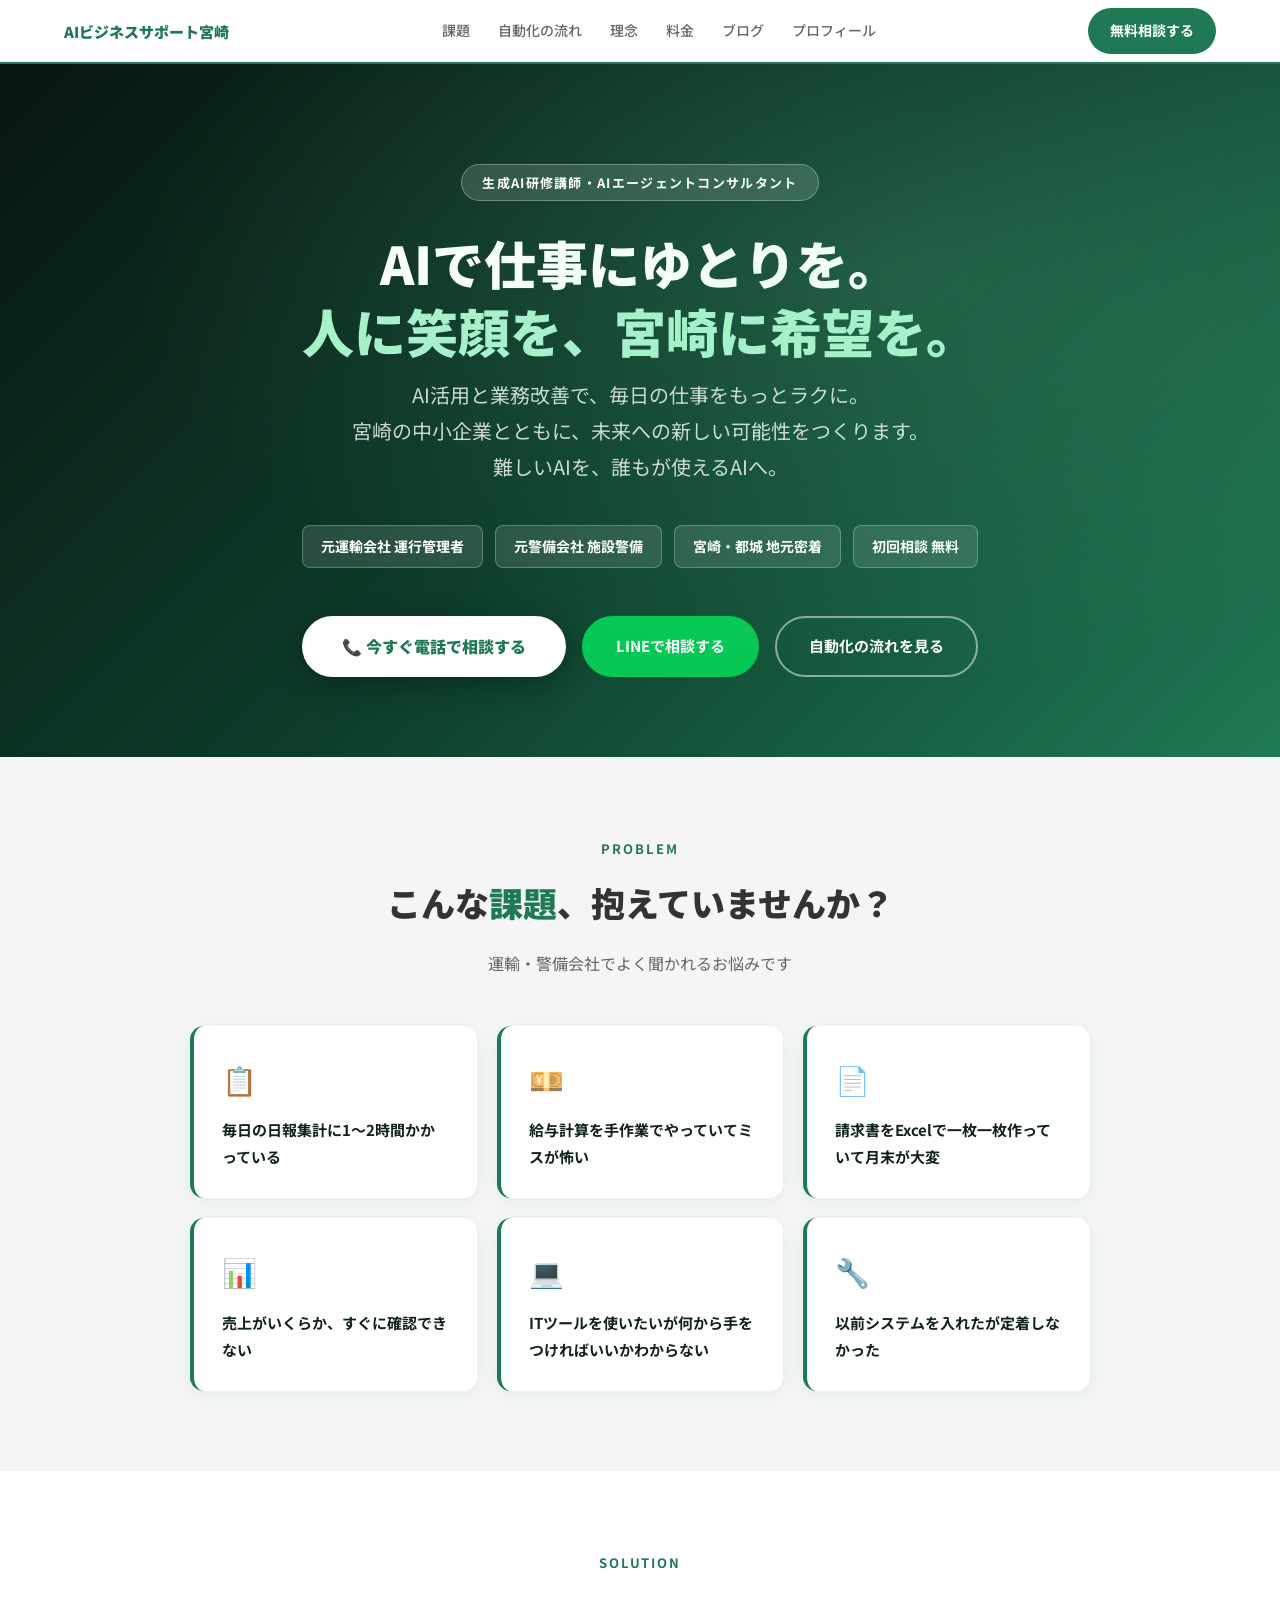
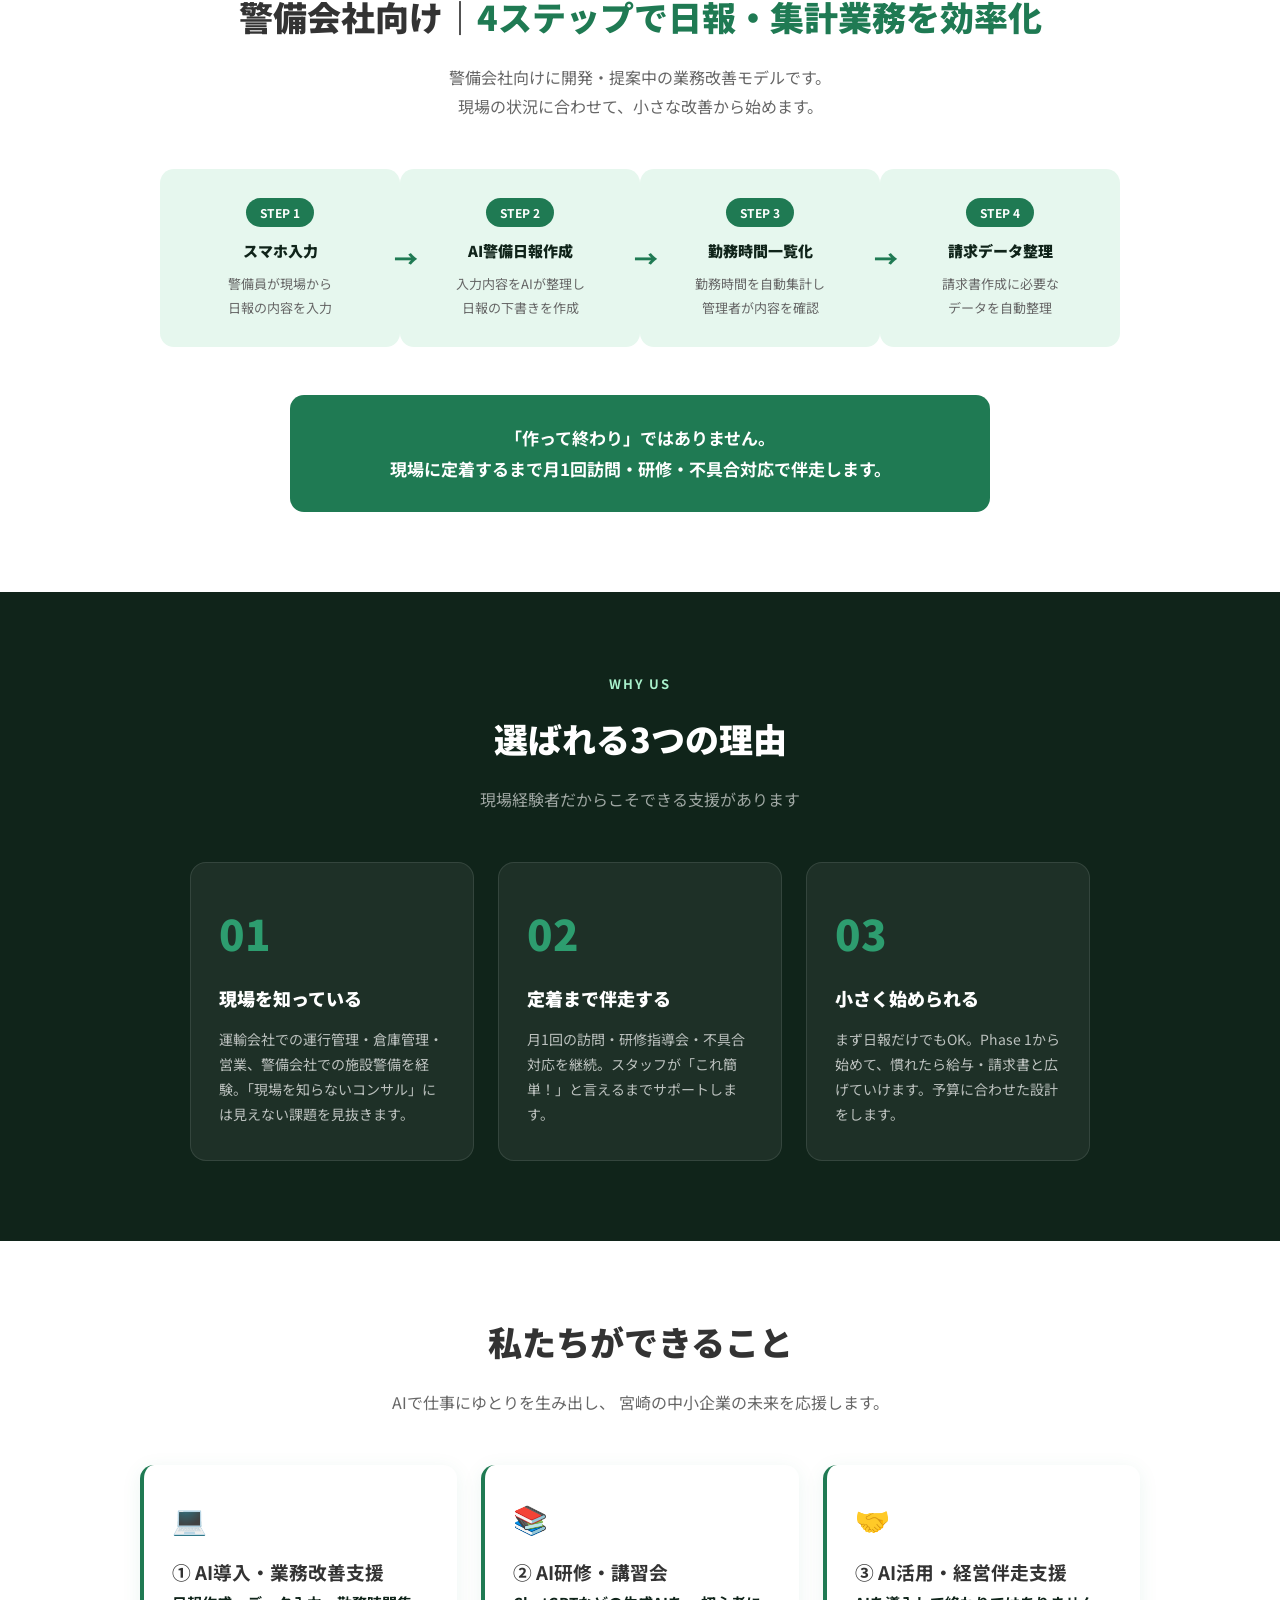
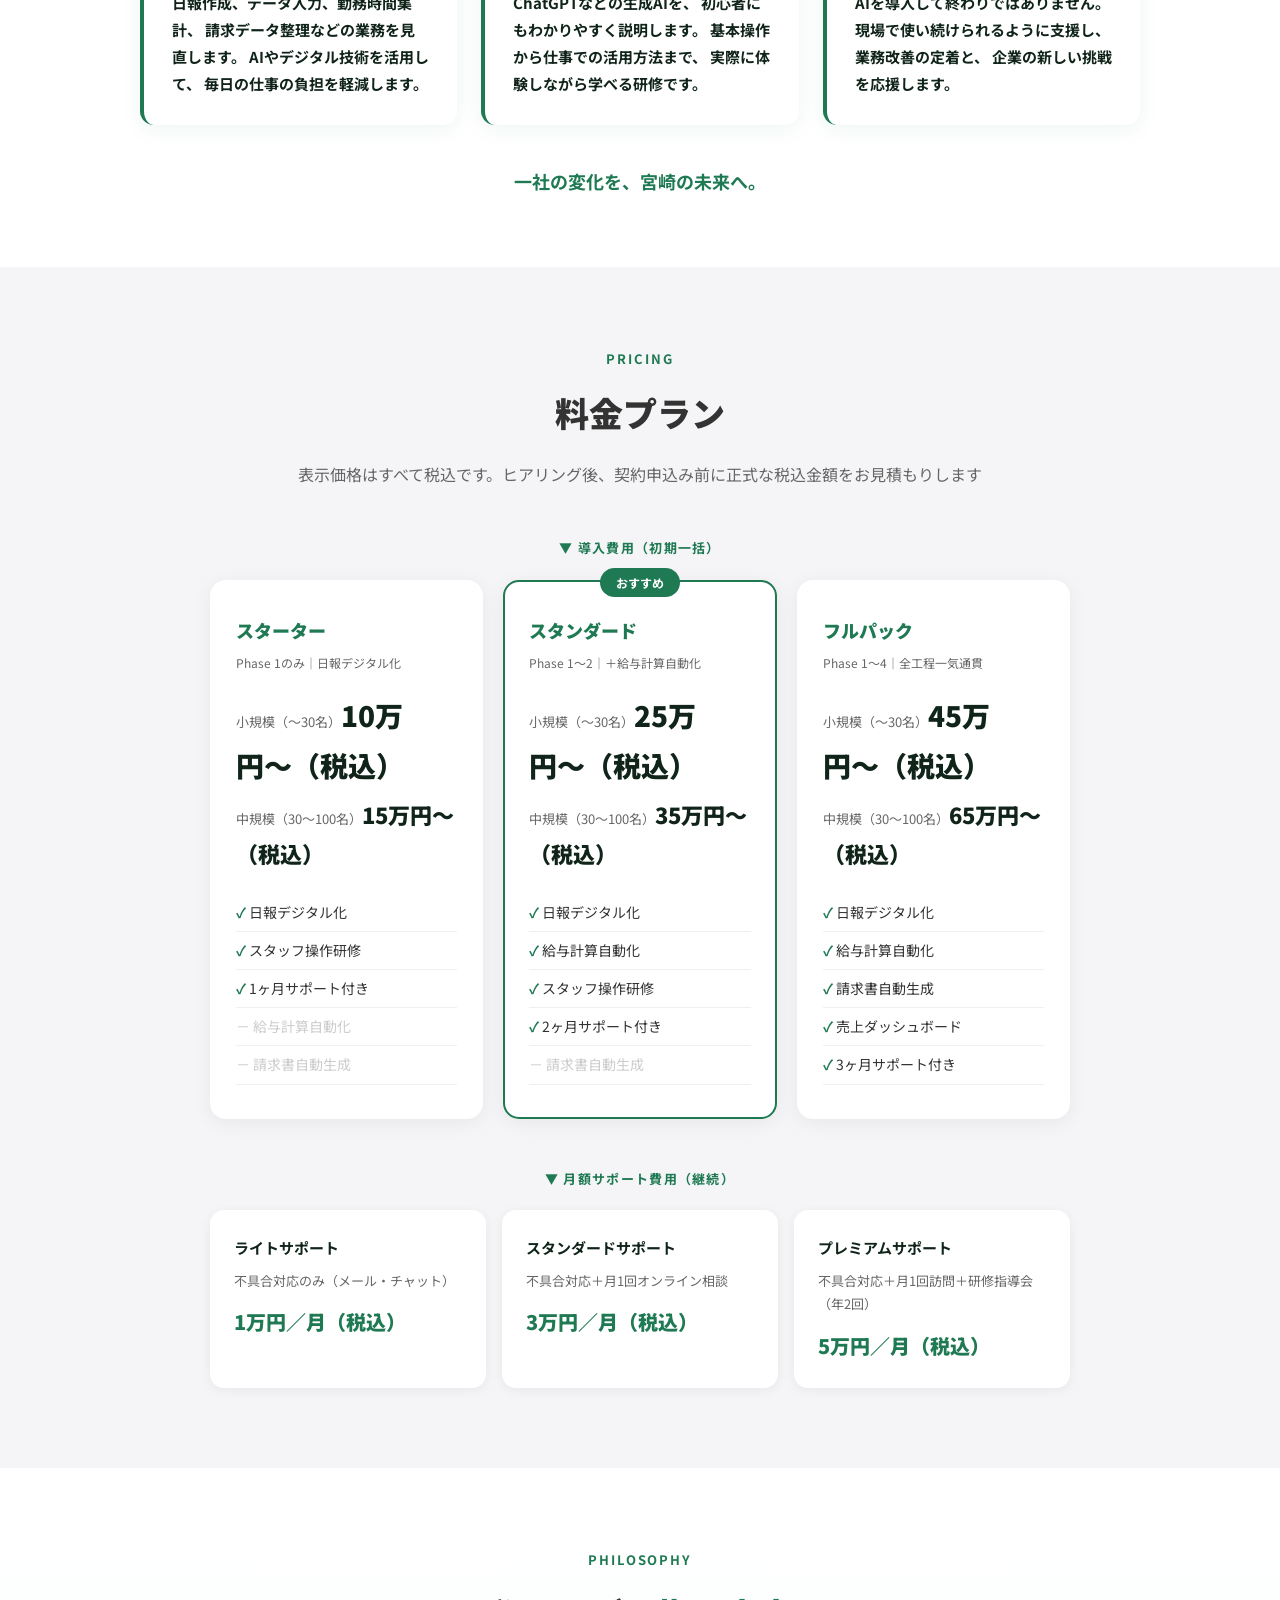
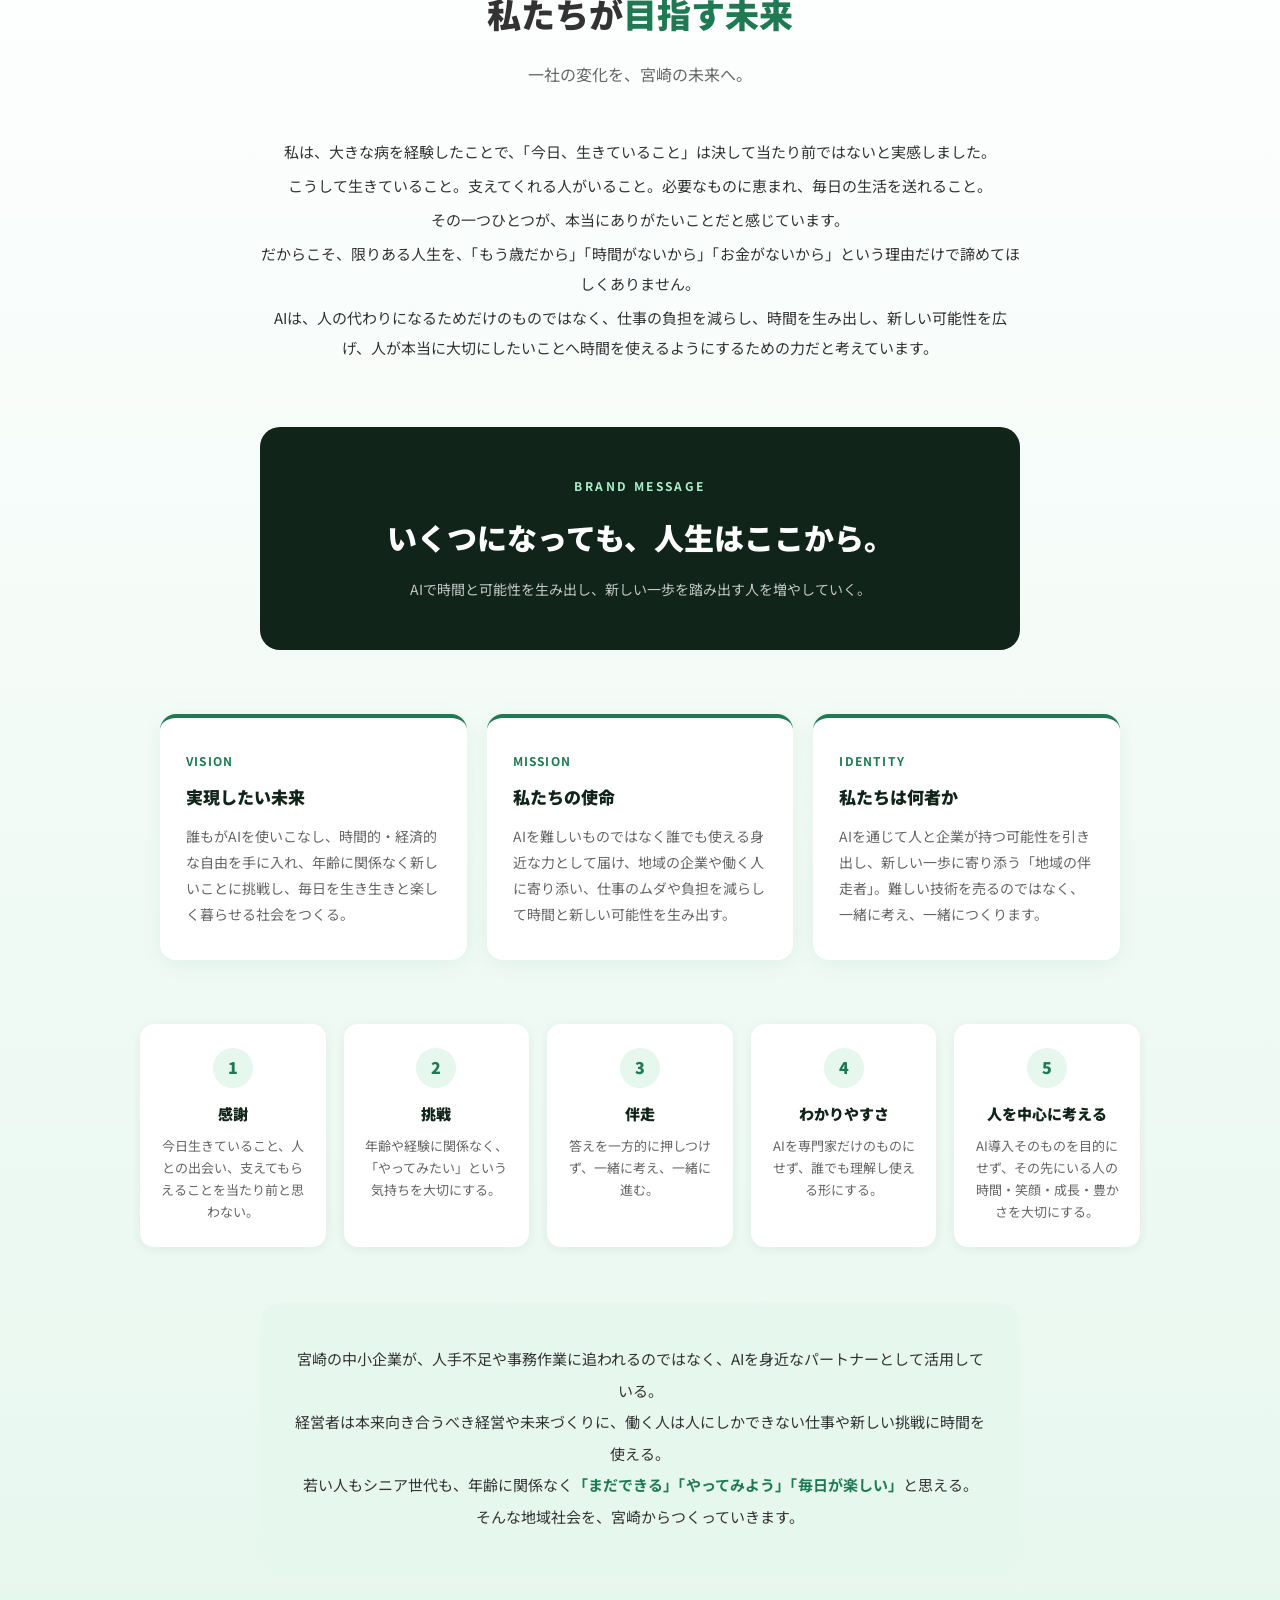
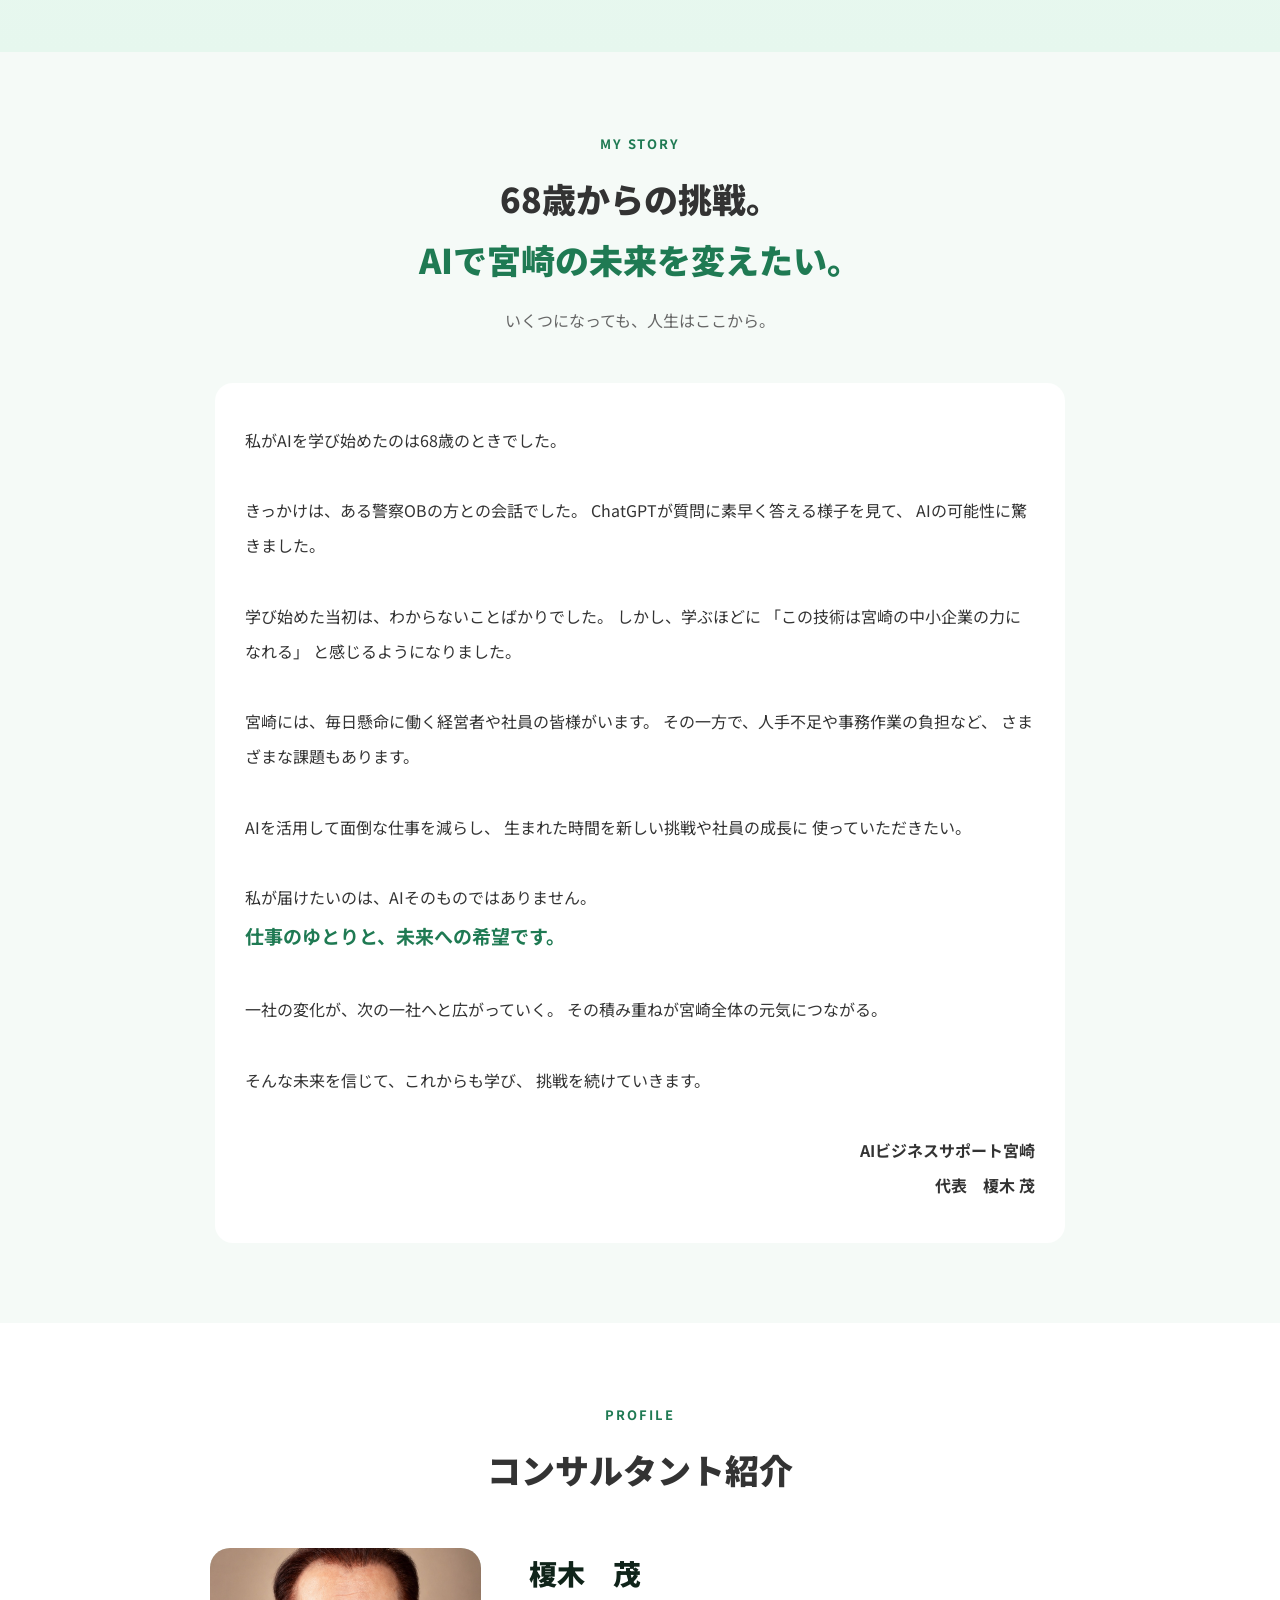
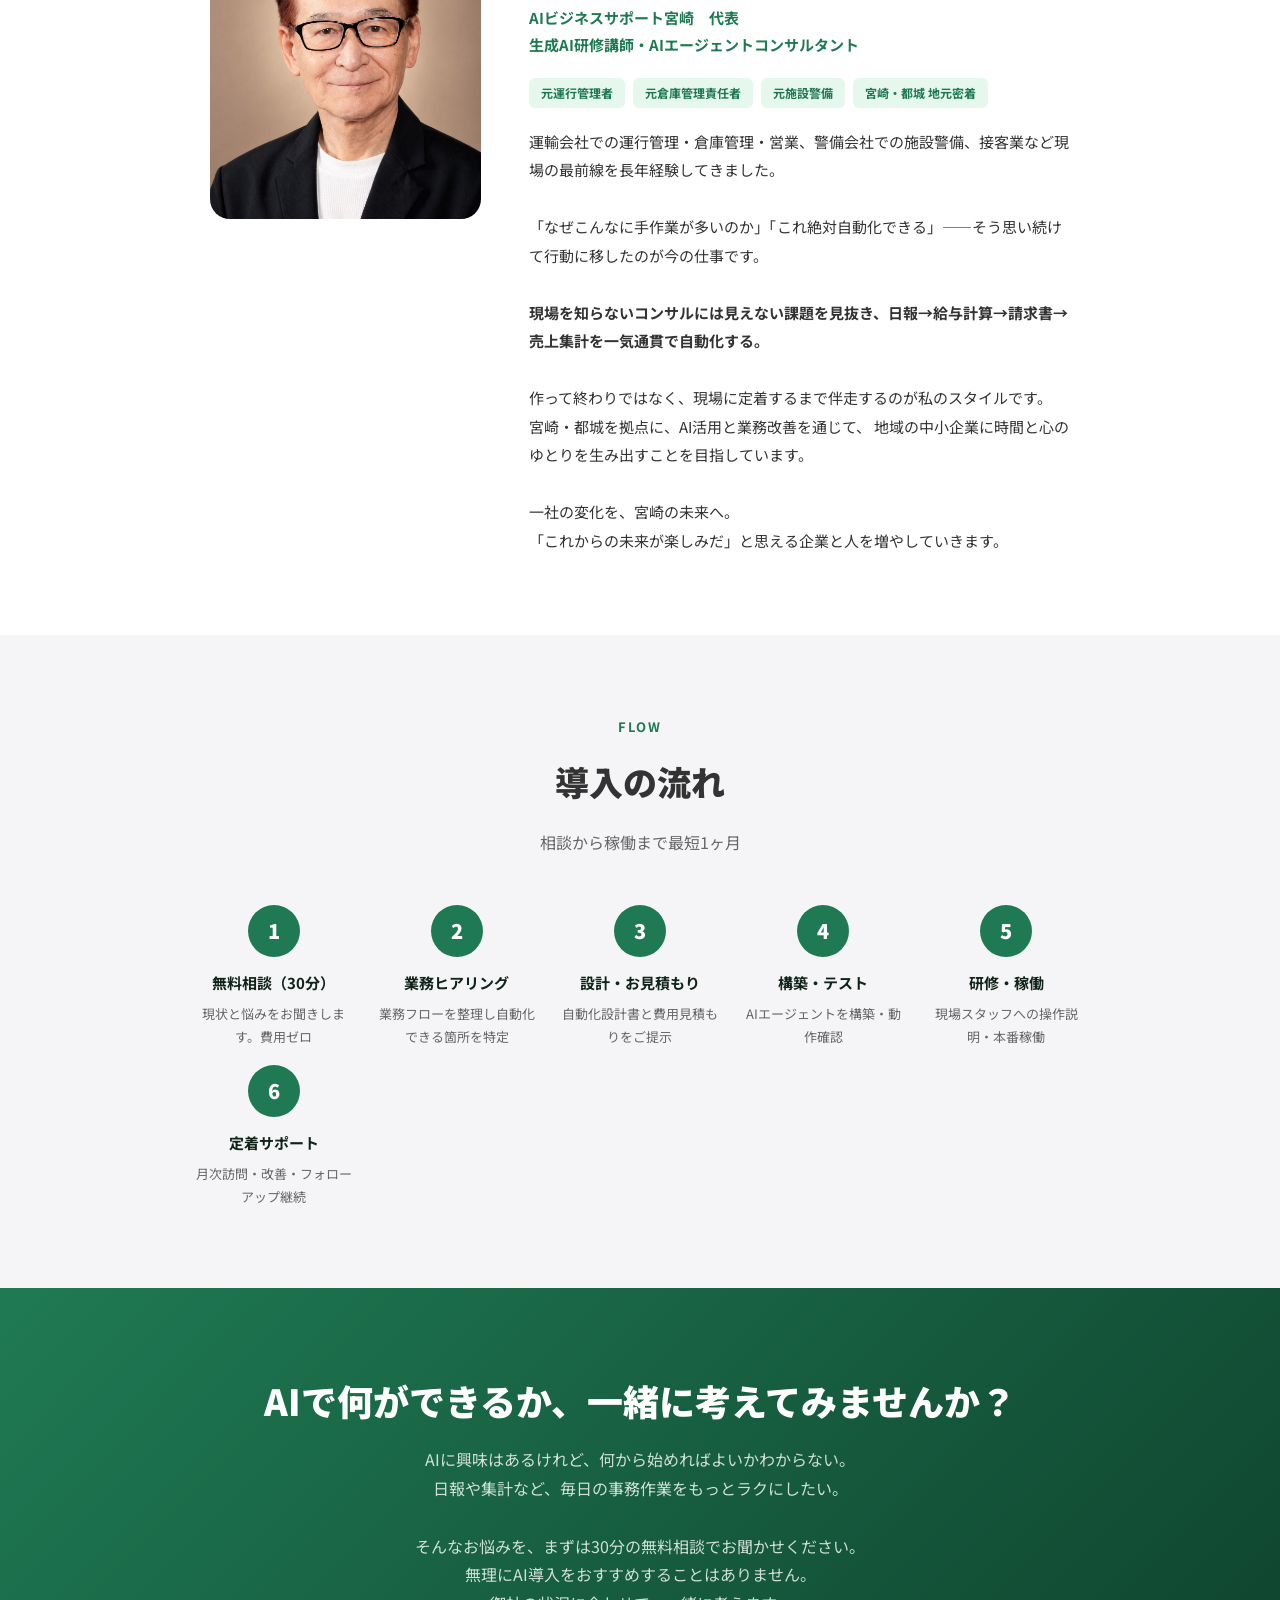
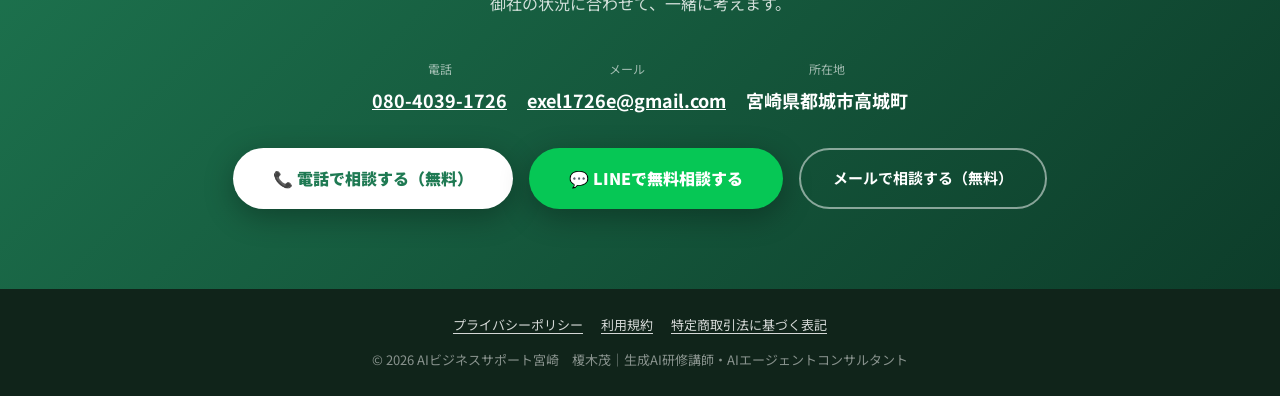
==== index.html @ 169fa74d "警備会社向け4ステップ業務改善に更新" ====
<!DOCTYPE html>
<html lang="ja">
<head>
  <meta charset="UTF-8">
  <meta name="viewport" content="width=device-width, initial-scale=1.0">
  <title>AIビジネスサポート宮崎｜生成AI研修講師・AIエージェントコンサルタント</title>
  <meta name="description" content="運輸・警備会社の日報→給与計算→請求書→売上集計を一気通貫で自動化。元現場責任者の生成AI研修講師・AIエージェントコンサルタント 榎木茂｜宮崎・都城">
  <link rel="preconnect" href="https://fonts.googleapis.com">
  <link href="https://fonts.googleapis.com/css2?family=Noto+Sans+JP:wght@400;500;700;900&display=swap" rel="stylesheet">
  <script type="application/ld+json">
  {
    "@context": "https://schema.org",
    "@type": "ProfessionalService",
    "name": "AIビジネスサポート宮崎",
    "description": "運輸・警備会社の日報→給与計算→請求書→売上集計を一気通貫で自動化。元現場責任者の生成AI研修講師・AIエージェントコンサルタント。",
    "url": "SITE_URL",
    "telephone": "+81-80-4039-1726",
    "email": "exel1726e@gmail.com",
    "address": {
      "@type": "PostalAddress",
      "addressLocality": "都城市高城町",
      "addressRegion": "宮崎県",
      "addressCountry": "JP"
    },
    "areaServed": ["宮崎県", "都城市", "宮崎市"],
    "priceRange": "¥¥",
    "founder": {
      "@type": "Person",
      "name": "榎木茂"
    }
  }
  </script>
  <style>
    :root {
      --brand: #1f7a53;
      --brand2: #2d9d6f;
      --light: #e6f7ee;
      --dark: #10241a;
      --gray: #f5f5f7;
      --text: #333;
      --text2: #666;
    }
    * { margin: 0; padding: 0; box-sizing: border-box; }
    body { font-family: 'Noto Sans JP', sans-serif; color: var(--text); line-height: 1.8; }

    /* ナビ */
    nav {
      position: sticky; top: 0; z-index: 100;
      background: rgba(255,255,255,0.95); backdrop-filter: blur(10px);
      border-bottom: 2px solid var(--brand);
      padding: 0 5%; display: flex; align-items: center; justify-content: space-between; height: 64px;
    }
    .nav-logo { font-weight: 900; font-size: 15px; color: var(--brand); }
    .nav-links { display: flex; gap: 28px; }
    .nav-links a { text-decoration: none; color: var(--text2); font-size: 14px; font-weight: 500; transition: color .2s; }
    .nav-links a:hover { color: var(--brand); }
    .nav-cta {
      background: var(--brand); color: #fff; padding: 10px 22px; border-radius: 999px;
      text-decoration: none; font-size: 14px; font-weight: 700; transition: opacity .2s;
    }
    .nav-cta:hover { opacity: .85; }

    /* ヒーロー */
    .hero {
      background: linear-gradient(135deg, #08160f 0%, #0d3d2a 50%, #1f7a53 100%);
      color: #fff; padding: 100px 5% 80px; text-align: center; position: relative; overflow: hidden;
    }
    .hero::before {
      content: ''; position: absolute; inset: 0;
      background: radial-gradient(ellipse at 70% 30%, rgba(140,255,190,.15), transparent 60%);
    }
    .hero-eyebrow {
      display: inline-block; background: rgba(255,255,255,.15); border: 1px solid rgba(255,255,255,.3);
      border-radius: 999px; padding: 6px 20px; font-size: 13px; font-weight: 700;
      letter-spacing: .1em; margin-bottom: 28px;
    }
    .hero h1 { font-size: clamp(28px, 6vw, 52px); font-weight: 900; line-height: 1.3; margin-bottom: 12px; }
    .hero h1 span { color: #a8f0cb; }
    .hero-sub { font-size: clamp(16px, 2.5vw, 20px); color: rgba(255,255,255,.8); margin-bottom: 40px; }
    .hero-badges { display: flex; gap: 12px; justify-content: center; flex-wrap: wrap; margin-bottom: 48px; }
    .hero-badge {
      background: rgba(255,255,255,.12); border: 1px solid rgba(255,255,255,.25);
      border-radius: 8px; padding: 8px 18px; font-size: 14px; font-weight: 700;
    }
    .hero-btns { display: flex; gap: 16px; justify-content: center; flex-wrap: wrap; }
    .btn-primary {
      background: #fff; color: var(--brand); padding: 16px 40px; border-radius: 999px;
      font-size: 16px; font-weight: 900; text-decoration: none; transition: transform .2s, box-shadow .2s;
      box-shadow: 0 8px 30px rgba(0,0,0,.3);
    }
    .btn-primary:hover { transform: translateY(-2px); box-shadow: 0 12px 40px rgba(0,0,0,.4); }
    .btn-secondary {
      border: 2px solid rgba(255,255,255,.5); color: #fff; padding: 14px 32px; border-radius: 999px;
      font-size: 15px; font-weight: 700; text-decoration: none; transition: background .2s;
    }
    .btn-secondary:hover { background: rgba(255,255,255,.1); }

    /* 課題セクション */
    .pain { background: var(--gray); padding: 80px 5%; }
    .section-label {
      text-align: center; font-size: 13px; font-weight: 700; color: var(--brand);
      letter-spacing: .15em; text-transform: uppercase; margin-bottom: 12px;
    }
    .section-title { text-align: center; font-size: clamp(22px, 4vw, 34px); font-weight: 900; margin-bottom: 16px; }
    .section-title span { color: var(--brand); }
    .section-desc { text-align: center; color: var(--text2); font-size: 16px; margin-bottom: 48px; }
    .pain-grid { display: grid; grid-template-columns: repeat(auto-fit, minmax(280px, 1fr)); gap: 20px; max-width: 900px; margin: 0 auto; }
    .pain-card {
      background: #fff; border-radius: 14px; padding: 28px; border-left: 4px solid var(--brand);
      box-shadow: 0 4px 20px rgba(31,122,83,.08);
    }
    .pain-card .icon { font-size: 28px; margin-bottom: 12px; }
    .pain-card p { font-size: 15px; font-weight: 700; color: var(--dark); }

    /* 解決策：4フェーズ */
    .solution { padding: 80px 5%; }
    .phase-flow {
      display: flex; gap: 0; max-width: 960px; margin: 0 auto 48px; flex-wrap: wrap; justify-content: center;
    }
    .phase-item {
      flex: 1; min-width: 200px; background: var(--light); border-radius: 14px;
      padding: 28px 20px; text-align: center; position: relative;
    }
    .phase-item:not(:last-child)::after {
      content: '→'; position: absolute; right: -18px; top: 50%; transform: translateY(-50%);
      font-size: 24px; color: var(--brand); font-weight: 900; z-index: 1;
    }
    .phase-num {
      display: inline-block; background: var(--brand); color: #fff;
      border-radius: 999px; padding: 4px 14px; font-size: 12px; font-weight: 700; margin-bottom: 10px;
    }
    .phase-title { font-size: 15px; font-weight: 900; color: var(--dark); margin-bottom: 8px; }
    .phase-desc { font-size: 13px; color: var(--text2); }
    .solution-note {
      text-align: center; background: var(--brand); color: #fff; border-radius: 14px;
      padding: 28px; max-width: 700px; margin: 0 auto; font-size: 17px; font-weight: 700;
    }

    /* 強み */
    .strength { background: var(--dark); color: #fff; padding: 80px 5%; }
    .strength .section-title { color: #fff; }
    .strength .section-label { color: #a8f0cb; }
    .strength .section-desc { color: rgba(255,255,255,.6); }
    .strength-grid { display: grid; grid-template-columns: repeat(auto-fit, minmax(260px, 1fr)); gap: 24px; max-width: 900px; margin: 0 auto; }
    .strength-card {
      background: rgba(255,255,255,.06); border: 1px solid rgba(255,255,255,.1);
      border-radius: 16px; padding: 32px 28px;
    }
    .strength-card .num { font-size: 42px; font-weight: 900; color: var(--brand2); margin-bottom: 12px; }
    .strength-card h3 { font-size: 18px; font-weight: 900; color: #fff; margin-bottom: 12px; }
    .strength-card p { font-size: 14px; color: rgba(255,255,255,.7); line-height: 1.8; }

    /* 料金 */
    .pricing { padding: 80px 5%; background: var(--gray); }
    .pricing-tabs { display: flex; gap: 16px; justify-content: center; margin-bottom: 40px; flex-wrap: wrap; }
    .pricing-tab-label { font-size: 13px; font-weight: 700; color: var(--brand); margin-bottom: 20px; text-align: center; letter-spacing: .1em; }
    .pricing-grid { display: grid; grid-template-columns: repeat(auto-fit, minmax(240px, 1fr)); gap: 20px; max-width: 860px; margin: 0 auto 48px; }
    .pricing-card {
      background: #fff; border-radius: 16px; padding: 32px 24px; box-shadow: 0 4px 20px rgba(0,0,0,.06);
      border: 2px solid transparent; transition: border-color .2s, transform .2s;
    }
    .pricing-card:hover { border-color: var(--brand); transform: translateY(-4px); }
    .pricing-card.featured { border-color: var(--brand); position: relative; }
    .pricing-card.featured::before {
      content: 'おすすめ'; position: absolute; top: -14px; left: 50%; transform: translateX(-50%);
      background: var(--brand); color: #fff; font-size: 12px; font-weight: 700;
      padding: 4px 16px; border-radius: 999px;
    }
    .plan-name { font-size: 18px; font-weight: 900; color: var(--brand); margin-bottom: 6px; }
    .plan-phase { font-size: 12px; color: var(--text2); margin-bottom: 16px; }
    .plan-price { font-size: 13px; color: var(--text2); margin-bottom: 4px; }
    .plan-price strong { font-size: 28px; font-weight: 900; color: var(--dark); }
    .plan-price2 { font-size: 13px; color: var(--text2); margin-bottom: 20px; }
    .plan-price2 strong { font-size: 22px; font-weight: 900; color: var(--dark); }
    .plan-features { list-style: none; }
    .plan-features li { font-size: 14px; padding: 6px 0; border-bottom: 1px solid #f0f0f0; color: var(--text); }
    .plan-features li::before { content: '✓ '; color: var(--brand); font-weight: 700; }
    .plan-features li.disabled { color: #ccc; }
    .plan-features li.disabled::before { content: '－ '; color: #ddd; }
    .support-grid { display: grid; grid-template-columns: repeat(auto-fit, minmax(220px, 1fr)); gap: 16px; max-width: 860px; margin: 0 auto; }
    .support-card {
      background: #fff; border-radius: 14px; padding: 24px; box-shadow: 0 2px 12px rgba(0,0,0,.06);
    }
    .support-name { font-size: 15px; font-weight: 700; color: var(--dark); margin-bottom: 8px; }
    .support-desc { font-size: 13px; color: var(--text2); margin-bottom: 12px; }
    .support-price { font-size: 20px; font-weight: 900; color: var(--brand); }

    /* 理念 */
    .philosophy { padding: 80px 5%; background: linear-gradient(180deg, #fff 0%, var(--light) 100%); }
    .philosophy-why {
      max-width: 760px; margin: 0 auto 64px; text-align: center;
    }
    .philosophy-why p { font-size: 15px; color: var(--text); line-height: 2; margin-bottom: 4px; }
    .philosophy-message {
      max-width: 760px; margin: 0 auto 64px; text-align: center;
      background: var(--dark); color: #fff; border-radius: 20px; padding: 48px 32px;
    }
    .philosophy-message .label { font-size: 12px; letter-spacing: .2em; color: #a8f0cb; font-weight: 700; margin-bottom: 16px; }
    .philosophy-message h3 { font-size: clamp(20px, 4vw, 30px); font-weight: 900; line-height: 1.6; margin-bottom: 16px; }
    .philosophy-message p { font-size: 14px; color: rgba(255,255,255,.75); }
    .vmi-grid { display: grid; grid-template-columns: repeat(auto-fit, minmax(240px, 1fr)); gap: 20px; max-width: 960px; margin: 0 auto 64px; }
    .vmi-card {
      background: #fff; border-radius: 16px; padding: 32px 26px; box-shadow: 0 4px 20px rgba(31,122,83,.08);
      border-top: 4px solid var(--brand);
    }
    .vmi-card .vmi-label { font-size: 12px; font-weight: 700; color: var(--brand); letter-spacing: .1em; margin-bottom: 10px; }
    .vmi-card h3 { font-size: 17px; font-weight: 900; color: var(--dark); margin-bottom: 12px; }
    .vmi-card p { font-size: 14px; color: var(--text2); line-height: 1.85; }
    .value-grid { display: grid; grid-template-columns: repeat(auto-fit, minmax(180px, 1fr)); gap: 18px; max-width: 1000px; margin: 0 auto 56px; }
    .value-card { background: #fff; border-radius: 14px; padding: 24px 20px; text-align: center; box-shadow: 0 2px 12px rgba(0,0,0,.06); }
    .value-card .value-num {
      width: 40px; height: 40px; margin: 0 auto 12px; border-radius: 50%; background: var(--light); color: var(--brand);
      font-weight: 900; font-size: 16px; display: flex; align-items: center; justify-content: center;
    }
    .value-card h4 { font-size: 15px; font-weight: 900; color: var(--dark); margin-bottom: 8px; }
    .value-card p { font-size: 13px; color: var(--text2); line-height: 1.7; }
    .philosophy-future {
      max-width: 760px; margin: 0 auto; text-align: center; background: var(--light); border-radius: 20px; padding: 40px 32px;
    }
    .philosophy-future p { font-size: 15px; color: var(--text); line-height: 2.1; }
    .philosophy-future strong { color: var(--brand); }

    /* プロフィール */
    .profile { padding: 80px 5%; }
    .profile-inner {
      max-width: 860px; margin: 0 auto; display: grid;
      grid-template-columns: 1fr 2fr; gap: 48px; align-items: start;
    }
    .profile-img-box {
      background: var(--light); border-radius: 20px; aspect-ratio: 1;
      display: flex; align-items: center; justify-content: center; font-size: 72px;
    }
    .profile-name { font-size: 28px; font-weight: 900; color: var(--dark); margin-bottom: 6px; }
    .profile-title { font-size: 15px; color: var(--brand); font-weight: 700; margin-bottom: 20px; }
    .profile-tags { display: flex; gap: 8px; flex-wrap: wrap; margin-bottom: 20px; }
    .profile-tag {
      background: var(--light); border-radius: 6px; padding: 4px 12px;
      font-size: 12px; font-weight: 700; color: var(--brand);
    }
    .profile-text { font-size: 15px; color: var(--text); line-height: 1.9; }

    /* 導入フロー */
    .flow { background: var(--gray); padding: 80px 5%; }
    .flow-steps { display: grid; grid-template-columns: repeat(auto-fit, minmax(160px, 1fr)); gap: 16px; max-width: 900px; margin: 0 auto; }
    .flow-step { text-align: center; }
    .flow-num {
      width: 52px; height: 52px; background: var(--brand); color: #fff; border-radius: 50%;
      font-size: 20px; font-weight: 900; display: flex; align-items: center; justify-content: center;
      margin: 0 auto 12px;
    }
    .flow-title { font-size: 15px; font-weight: 700; color: var(--dark); margin-bottom: 6px; }
    .flow-desc { font-size: 13px; color: var(--text2); }

    /* CTA */
    .cta {
      background: linear-gradient(135deg, #1f7a53, #0d3d2a);
      color: #fff; padding: 80px 5%; text-align: center;
    }
    .cta h2 { font-size: clamp(22px, 4vw, 36px); font-weight: 900; margin-bottom: 12px; }
    .cta p { font-size: 16px; color: rgba(255,255,255,.8); margin-bottom: 40px; }
    .cta-contact { display: flex; gap: 20px; justify-content: center; flex-wrap: wrap; margin-bottom: 32px; }
    .cta-item { display: flex; flex-direction: column; align-items: center; gap: 4px; }
    .cta-item .label { font-size: 12px; color: rgba(255,255,255,.6); }
    .cta-item .value { font-size: 18px; font-weight: 700; color: #fff; }

    /* フッター */
    footer {
      background: var(--dark); color: rgba(255,255,255,.5); text-align: center;
      padding: 24px 5%; font-size: 13px;
    }
    .footer-links { display: flex; justify-content: center; gap: 18px; flex-wrap: wrap; margin-bottom: 12px; }
    .footer-links a { color: rgba(255,255,255,.82); text-decoration: underline; text-underline-offset: 3px; }
    .footer-links a:hover { color: #fff; }

    /* レスポンシブ */
    @media (max-width: 640px) {
      .nav-links { display: none; }
      .phase-item:not(:last-child)::after { display: none; }
      .profile-inner { grid-template-columns: 1fr; }
      .profile-img-box { max-width: 160px; }
      body { padding-bottom: 64px; }
    }

    /* スマホ用 追従フッターバー */
    .mobile-bar { display: none; }
    @media (max-width: 640px) {
      .mobile-bar {
        display: flex; position: fixed; left: 0; right: 0; bottom: 0; z-index: 200;
        box-shadow: 0 -2px 12px rgba(0,0,0,.15);
      }
      .mobile-bar a {
        flex: 1; text-align: center; padding: 14px 8px; font-size: 14px; font-weight: 700;
        color: #fff; text-decoration: none;
      }
      .mobile-bar .bar-call { background: var(--brand); }
      .mobile-bar .bar-line { background: #06C755; }
    }
  </style>
</head>
<body>

<!-- ナビ -->
<nav>
  <div class="nav-logo">AIビジネスサポート宮崎</div>
  <div class="nav-links">
    <a href="#pain">課題</a>
    <a href="#solution">自動化の流れ</a>
    <a href="#philosophy">理念</a>
    <a href="#pricing">料金</a>
    <a href="blog/index.html">ブログ</a>
    <a href="#profile">プロフィール</a>
  </div>
  <a href="#cta" class="nav-cta">無料相談する</a>
</nav>

<!-- ヒーロー -->
<section class="hero">
  <div class="hero-eyebrow">生成AI研修講師・AIエージェントコンサルタント</div>
  <h1>AIで仕事にゆとりを。<br><span>人に笑顔を、宮崎に希望を。</span></h1>
  <p class="hero-sub">
AI活用と業務改善で、毎日の仕事をもっとラクに。<br>
宮崎の中小企業とともに、未来への新しい可能性をつくります。<br>
難しいAIを、誰もが使えるAIへ。
</p>
  <div class="hero-badges">
    <span class="hero-badge">元運輸会社 運行管理者</span>
    <span class="hero-badge">元警備会社 施設警備</span>
    <span class="hero-badge">宮崎・都城 地元密着</span>
    <span class="hero-badge">初回相談 無料</span>
  </div>
  <div class="hero-btns">
    <a href="tel:08040391726" class="btn-primary">📞 今すぐ電話で相談する</a>
    <a href="https://lin.ee/9jEZJOS" class="btn-secondary" style="background:#06C755;border-color:#06C755;">LINEで相談する</a>
    <a href="#solution" class="btn-secondary">自動化の流れを見る</a>
  </div>
</section>

<!-- 課題 -->
<section class="pain" id="pain">
  <div class="section-label">PROBLEM</div>
  <h2 class="section-title">こんな<span>課題</span>、抱えていませんか？</h2>
  <p class="section-desc">運輸・警備会社でよく聞かれるお悩みです</p>
  <div class="pain-grid">
    <div class="pain-card">
      <div class="icon">📋</div>
      <p>毎日の日報集計に1〜2時間かかっている</p>
    </div>
    <div class="pain-card">
      <div class="icon">💴</div>
      <p>給与計算を手作業でやっていてミスが怖い</p>
    </div>
    <div class="pain-card">
      <div class="icon">📄</div>
      <p>請求書をExcelで一枚一枚作っていて月末が大変</p>
    </div>
    <div class="pain-card">
      <div class="icon">📊</div>
      <p>売上がいくらか、すぐに確認できない</p>
    </div>
    <div class="pain-card">
      <div class="icon">💻</div>
      <p>ITツールを使いたいが何から手をつければいいかわからない</p>
    </div>
    <div class="pain-card">
      <div class="icon">🔧</div>
      <p>以前システムを入れたが定着しなかった</p>
    </div>
  </div>
</section>

<!-- 解決策 -->
<section class="solution" id="solution">
  <div class="section-label">SOLUTION</div>
  <h2 class="section-title">
警備会社向け｜<span>4ステップで日報・集計業務を効率化</span>
</h2>
 <p class="section-desc">
警備会社向けに開発・提案中の業務改善モデルです。<br>
現場の状況に合わせて、小さな改善から始めます。
</p> 
  <div class="phase-flow">

  <div class="phase-item">
    <div class="phase-num">STEP 1</div>
    <div class="phase-title">スマホ入力</div>
    <div class="phase-desc">
      警備員が現場から<br>
      日報の内容を入力
    </div>
  </div>

  <div class="phase-item">
    <div class="phase-num">STEP 2</div>
    <div class="phase-title">AI警備日報作成</div>
    <div class="phase-desc">
      入力内容をAIが整理し<br>
      日報の下書きを作成
    </div>
  </div>

  <div class="phase-item">
    <div class="phase-num">STEP 3</div>
    <div class="phase-title">勤務時間一覧化</div>
    <div class="phase-desc">
      勤務時間を自動集計し<br>
      管理者が内容を確認
    </div>
  </div>

  <div class="phase-item">
    <div class="phase-num">STEP 4</div>
    <div class="phase-title">請求データ整理</div>
    <div class="phase-desc">
      請求書作成に必要な<br>
      データを自動整理
    </div>
  </div>

</div>
  <div class="solution-note">
    「作って終わり」ではありません。<br>
    現場に定着するまで月1回訪問・研修・不具合対応で伴走します。
  </div>
</section>

<!-- 強み -->
<section class="strength" id="strength">
  <div class="section-label">WHY US</div>
  <h2 class="section-title">選ばれる3つの理由</h2>
  <p class="section-desc">現場経験者だからこそできる支援があります</p>
  <div class="strength-grid">
    <div class="strength-card">
      <div class="num">01</div>
      <h3>現場を知っている</h3>
      <p>運輸会社での運行管理・倉庫管理・営業、警備会社での施設警備を経験。「現場を知らないコンサル」には見えない課題を見抜きます。</p>
    </div>
    <div class="strength-card">
      <div class="num">02</div>
      <h3>定着まで伴走する</h3>
      <p>月1回の訪問・研修指導会・不具合対応を継続。スタッフが「これ簡単！」と言えるまでサポートします。</p>
    </div>
    <div class="strength-card">
      <div class="num">03</div>
      <h3>小さく始められる</h3>
      <p>まず日報だけでもOK。Phase 1から始めて、慣れたら給与・請求書と広げていけます。予算に合わせた設計をします。</p>
    </div>
  </div>
</section>
<!-- サービス紹介 -->
<section id="services" style="padding:70px 5%;background:#ffffff;">

  <h2 class="section-title">
    私たちができること
  </h2>

  <p class="section-desc">
    AIで仕事にゆとりを生み出し、
    宮崎の中小企業の未来を応援します。
  </p>

  <div style="
    max-width:1000px;
    margin:auto;
    display:grid;
    grid-template-columns:repeat(auto-fit,minmax(260px,1fr));
    gap:24px;
  ">

    <div class="pain-card">
      <div class="icon">💻</div>
      <h3>① AI導入・業務改善支援</h3>
      <p>
        日報作成、データ入力、勤務時間集計、
        請求データ整理などの業務を見直します。
        AIやデジタル技術を活用して、
        毎日の仕事の負担を軽減します。
      </p>
    </div>

    <div class="pain-card">
      <div class="icon">📚</div>
      <h3>② AI研修・講習会</h3>
      <p>
        ChatGPTなどの生成AIを、
        初心者にもわかりやすく説明します。
        基本操作から仕事での活用方法まで、
        実際に体験しながら学べる研修です。
      </p>
    </div>

    <div class="pain-card">
      <div class="icon">🤝</div>
      <h3>③ AI活用・経営伴走支援</h3>
      <p>
        AIを導入して終わりではありません。
        現場で使い続けられるように支援し、
        業務改善の定着と、
        企業の新しい挑戦を応援します。
      </p>
    </div>

  </div>

  <p style="
    text-align:center;
    margin-top:40px;
    font-size:18px;
    font-weight:bold;
    color:#1f7a53;
  ">
    一社の変化を、宮崎の未来へ。
  </p>

</section>
<!-- 料金 -->
<section class="pricing" id="pricing">
  <div class="section-label">PRICING</div>
  <h2 class="section-title">料金プラン</h2>
  <p class="section-desc">表示価格はすべて税込です。ヒアリング後、契約申込み前に正式な税込金額をお見積もりします</p>

  <div class="pricing-tab-label">▼ 導入費用（初期一括）</div>
  <div class="pricing-grid">
    <div class="pricing-card">
      <div class="plan-name">スターター</div>
      <div class="plan-phase">Phase 1のみ｜日報デジタル化</div>
      <div class="plan-price">小規模（〜30名）<strong>10万円〜（税込）</strong></div>
      <div class="plan-price2">中規模（30〜100名）<strong>15万円〜（税込）</strong></div>
      <ul class="plan-features">
        <li>日報デジタル化</li>
        <li>スタッフ操作研修</li>
        <li>1ヶ月サポート付き</li>
        <li class="disabled">給与計算自動化</li>
        <li class="disabled">請求書自動生成</li>
      </ul>
    </div>
    <div class="pricing-card featured">
      <div class="plan-name">スタンダード</div>
      <div class="plan-phase">Phase 1〜2｜＋給与計算自動化</div>
      <div class="plan-price">小規模（〜30名）<strong>25万円〜（税込）</strong></div>
      <div class="plan-price2">中規模（30〜100名）<strong>35万円〜（税込）</strong></div>
      <ul class="plan-features">
        <li>日報デジタル化</li>
        <li>給与計算自動化</li>
        <li>スタッフ操作研修</li>
        <li>2ヶ月サポート付き</li>
        <li class="disabled">請求書自動生成</li>
      </ul>
    </div>
    <div class="pricing-card">
      <div class="plan-name">フルパック</div>
      <div class="plan-phase">Phase 1〜4｜全工程一気通貫</div>
      <div class="plan-price">小規模（〜30名）<strong>45万円〜（税込）</strong></div>
      <div class="plan-price2">中規模（30〜100名）<strong>65万円〜（税込）</strong></div>
      <ul class="plan-features">
        <li>日報デジタル化</li>
        <li>給与計算自動化</li>
        <li>請求書自動生成</li>
        <li>売上ダッシュボード</li>
        <li>3ヶ月サポート付き</li>
      </ul>
    </div>
  </div>

  <div class="pricing-tab-label">▼ 月額サポート費用（継続）</div>
  <div class="support-grid">
    <div class="support-card">
      <div class="support-name">ライトサポート</div>
      <div class="support-desc">不具合対応のみ（メール・チャット）</div>
      <div class="support-price">1万円／月（税込）</div>
    </div>
    <div class="support-card">
      <div class="support-name">スタンダードサポート</div>
      <div class="support-desc">不具合対応＋月1回オンライン相談</div>
      <div class="support-price">3万円／月（税込）</div>
    </div>
    <div class="support-card">
      <div class="support-name">プレミアムサポート</div>
      <div class="support-desc">不具合対応＋月1回訪問＋研修指導会（年2回）</div>
      <div class="support-price">5万円／月（税込）</div>
    </div>
  </div>
</section>

<!-- 理念 -->
<section class="philosophy" id="philosophy">
  <div class="section-label">PHILOSOPHY</div>
  <h2 class="section-title">私たちが<span>目指す未来</span></h2>
  <p class="section-desc">一社の変化を、宮崎の未来へ。</p>

  <div class="philosophy-why">
    <p>私は、大きな病を経験したことで、「今日、生きていること」は決して当たり前ではないと実感しました。</p>
    <p>こうして生きていること。支えてくれる人がいること。必要なものに恵まれ、毎日の生活を送れること。</p>
    <p>その一つひとつが、本当にありがたいことだと感じています。</p>
    <p>だからこそ、限りある人生を、「もう歳だから」「時間がないから」「お金がないから」という理由だけで諦めてほしくありません。</p>
    <p>AIは、人の代わりになるためだけのものではなく、仕事の負担を減らし、時間を生み出し、新しい可能性を広げ、人が本当に大切にしたいことへ時間を使えるようにするための力だと考えています。</p>
  </div>

  <div class="philosophy-message">
    <div class="label">BRAND MESSAGE</div>
    <h3>いくつになっても、人生はここから。</h3>
    <p>AIで時間と可能性を生み出し、新しい一歩を踏み出す人を増やしていく。</p>
  </div>

  <div class="vmi-grid">
    <div class="vmi-card">
      <div class="vmi-label">VISION</div>
      <h3>実現したい未来</h3>
      <p>誰もがAIを使いこなし、時間的・経済的な自由を手に入れ、年齢に関係なく新しいことに挑戦し、毎日を生き生きと楽しく暮らせる社会をつくる。</p>
    </div>
    <div class="vmi-card">
      <div class="vmi-label">MISSION</div>
      <h3>私たちの使命</h3>
      <p>AIを難しいものではなく誰でも使える身近な力として届け、地域の企業や働く人に寄り添い、仕事のムダや負担を減らして時間と新しい可能性を生み出す。</p>
    </div>
    <div class="vmi-card">
      <div class="vmi-label">IDENTITY</div>
      <h3>私たちは何者か</h3>
      <p>AIを通じて人と企業が持つ可能性を引き出し、新しい一歩に寄り添う「地域の伴走者」。難しい技術を売るのではなく、一緒に考え、一緒につくります。</p>
    </div>
  </div>

  <div class="value-grid">
    <div class="value-card">
      <div class="value-num">1</div>
      <h4>感謝</h4>
      <p>今日生きていること、人との出会い、支えてもらえることを当たり前と思わない。</p>
    </div>
    <div class="value-card">
      <div class="value-num">2</div>
      <h4>挑戦</h4>
      <p>年齢や経験に関係なく、「やってみたい」という気持ちを大切にする。</p>
    </div>
    <div class="value-card">
      <div class="value-num">3</div>
      <h4>伴走</h4>
      <p>答えを一方的に押しつけず、一緒に考え、一緒に進む。</p>
    </div>
    <div class="value-card">
      <div class="value-num">4</div>
      <h4>わかりやすさ</h4>
      <p>AIを専門家だけのものにせず、誰でも理解し使える形にする。</p>
    </div>
    <div class="value-card">
      <div class="value-num">5</div>
      <h4>人を中心に考える</h4>
      <p>AI導入そのものを目的にせず、その先にいる人の時間・笑顔・成長・豊かさを大切にする。</p>
    </div>
  </div>

  <div class="philosophy-future">
    <p>
      宮崎の中小企業が、人手不足や事務作業に追われるのではなく、AIを身近なパートナーとして活用している。<br>
      経営者は本来向き合うべき経営や未来づくりに、働く人は人にしかできない仕事や新しい挑戦に時間を使える。<br>
      若い人もシニア世代も、年齢に関係なく<strong>「まだできる」「やってみよう」「毎日が楽しい」</strong>と思える。<br>
      そんな地域社会を、宮崎からつくっていきます。
    </p>
  </div>
</section>
<!-- ブランドストーリー -->
<section id="story" style="padding:80px 5%;background:#f5faf7;">

  <div style="max-width:850px;margin:auto;">

    <div class="section-label">MY STORY</div>

    <h2 class="section-title">
      68歳からの挑戦。<br>
      <span>AIで宮崎の未来を変えたい。</span>
    </h2>

    <p class="section-desc">
      いくつになっても、人生はここから。
    </p>

    <div style="
      background:white;
      padding:40px 30px;
      border-radius:18px;
      line-height:2.2;
      font-size:16px;
    ">

      <p>
        私がAIを学び始めたのは68歳のときでした。
      </p>

      <br>

      <p>
        きっかけは、ある警察OBの方との会話でした。
        ChatGPTが質問に素早く答える様子を見て、
        AIの可能性に驚きました。
      </p>

      <br>

      <p>
        学び始めた当初は、わからないことばかりでした。
        しかし、学ぶほどに
        「この技術は宮崎の中小企業の力になれる」
        と感じるようになりました。
      </p>

      <br>

      <p>
        宮崎には、毎日懸命に働く経営者や社員の皆様がいます。
        その一方で、人手不足や事務作業の負担など、
        さまざまな課題もあります。
      </p>

      <br>

      <p>
        AIを活用して面倒な仕事を減らし、
        生まれた時間を新しい挑戦や社員の成長に
        使っていただきたい。
      </p>

      <br>

      <p>
        私が届けたいのは、AIそのものではありません。
      </p>

      <p style="font-weight:bold;color:#1f7a53;font-size:19px;">
        仕事のゆとりと、未来への希望です。
      </p>

      <br>

      <p>
        一社の変化が、次の一社へと広がっていく。
        その積み重ねが宮崎全体の元気につながる。
      </p>

      <br>

      <p>
        そんな未来を信じて、これからも学び、
        挑戦を続けていきます。
      </p>

      <br>

      <p style="text-align:right;font-weight:bold;">
        AIビジネスサポート宮崎<br>
        代表　榎木 茂
      </p>

    </div>

  </div>

</section>
<!-- プロフィール -->
<section class="profile" id="profile">
  <div class="section-label">PROFILE</div>
  <h2 class="section-title" style="margin-bottom:48px;">コンサルタント紹介</h2>
  <div class="profile-inner">
    <div class="profile-img-box"><img src="profile.jpg" alt="榎木茂" style="width:100%;height:100%;object-fit:cover;border-radius:20px;"></div>
    <div>
      <div class="profile-name">榎木　茂</div>
      <div class="profile-title">AIビジネスサポート宮崎　代表<br>生成AI研修講師・AIエージェントコンサルタント</div>
      <div class="profile-tags">
        <span class="profile-tag">元運行管理者</span>
        <span class="profile-tag">元倉庫管理責任者</span>
        <span class="profile-tag">元施設警備</span>
        <span class="profile-tag">宮崎・都城 地元密着</span>
      </div>
      <p class="profile-text">
        運輸会社での運行管理・倉庫管理・営業、警備会社での施設警備、接客業など現場の最前線を長年経験してきました。<br><br>
        「なぜこんなに手作業が多いのか」「これ絶対自動化できる」——そう思い続けて行動に移したのが今の仕事です。<br><br>
        <strong>現場を知らないコンサルには見えない課題を見抜き、日報→給与計算→請求書→売上集計を一気通貫で自動化する。</strong><br><br>
        作って終わりではなく、現場に定着するまで伴走するのが私のスタイルです。<br>
       宮崎・都城を拠点に、AI活用と業務改善を通じて、
地域の中小企業に時間と心のゆとりを生み出すことを目指しています。<br><br>
一社の変化を、宮崎の未来へ。<br>
「これからの未来が楽しみだ」と思える企業と人を増やしていきます。 
      </p>
    </div>
  </div>
</section>

<!-- 導入フロー -->
<section class="flow" id="flow">
  <div class="section-label">FLOW</div>
  <h2 class="section-title">導入の流れ</h2>
  <p class="section-desc">相談から稼働まで最短1ヶ月</p>
  <div class="flow-steps">
    <div class="flow-step">
      <div class="flow-num">1</div>
      <div class="flow-title">無料相談（30分）</div>
      <div class="flow-desc">現状と悩みをお聞きします。費用ゼロ</div>
    </div>
    <div class="flow-step">
      <div class="flow-num">2</div>
      <div class="flow-title">業務ヒアリング</div>
      <div class="flow-desc">業務フローを整理し自動化できる箇所を特定</div>
    </div>
    <div class="flow-step">
      <div class="flow-num">3</div>
      <div class="flow-title">設計・お見積もり</div>
      <div class="flow-desc">自動化設計書と費用見積もりをご提示</div>
    </div>
    <div class="flow-step">
      <div class="flow-num">4</div>
      <div class="flow-title">構築・テスト</div>
      <div class="flow-desc">AIエージェントを構築・動作確認</div>
    </div>
    <div class="flow-step">
      <div class="flow-num">5</div>
      <div class="flow-title">研修・稼働</div>
      <div class="flow-desc">現場スタッフへの操作説明・本番稼働</div>
    </div>
    <div class="flow-step">
      <div class="flow-num">6</div>
      <div class="flow-title">定着サポート</div>
      <div class="flow-desc">月次訪問・改善・フォローアップ継続</div>
    </div>
  </div>
</section>

<!-- CTA -->
<section class="cta" id="cta">
  <h2>AIで何ができるか、一緒に考えてみませんか？</h2>
  <p>
AIに興味はあるけれど、何から始めればよいかわからない。<br>
日報や集計など、毎日の事務作業をもっとラクにしたい。<br><br>

そんなお悩みを、まずは30分の無料相談でお聞かせください。<br>
無理にAI導入をおすすめすることはありません。<br>
御社の状況に合わせて、一緒に考えます。
</p>
  <div class="cta-contact">
    <div class="cta-item">
      <span class="label">電話</span>
      <a class="value" href="tel:08040391726" style="color:#fff;text-decoration:underline;">080-4039-1726</a>
    </div>
    <div class="cta-item">
      <span class="label">メール</span>
      <a class="value" href="mailto:exel1726e@gmail.com" style="color:#fff;text-decoration:underline;">exel1726e@gmail.com</a>
    </div>
    <div class="cta-item">
      <span class="label">所在地</span>
      <span class="value">宮崎県都城市高城町</span>
    </div>
  </div>
  <div class="hero-btns" style="justify-content:center;">
    <a href="tel:08040391726" class="btn-primary">📞 電話で相談する（無料）</a>
    <a href="https://lin.ee/9jEZJOS"
   class="btn-primary"
   style="background:#06C755;color:white;">
   💬 LINEで無料相談する
</a>
    <a href="mailto:exel1726e@gmail.com" class="btn-secondary">メールで相談する（無料）</a>
  </div>
</section>

<footer>
  <div class="footer-links" aria-label="法的情報">
    <a href="privacy-policy.html">プライバシーポリシー</a>
    <a href="terms-of-service.html">利用規約</a>
    <a href="specified-commercial-transactions.html">特定商取引法に基づく表記</a>
  </div>
  <p>© 2026 AIビジネスサポート宮崎　榎木茂｜生成AI研修講師・AIエージェントコンサルタント</p>
</footer>

<!-- スマホ用 追従フッターバー -->
<div class="mobile-bar">
  <a href="tel:08040391726" class="bar-call">📞 電話で相談</a>
  <a href="https://lin.ee/9jEZJOS" class="bar-line">LINEで相談</a>
</div>

</body>
</html>
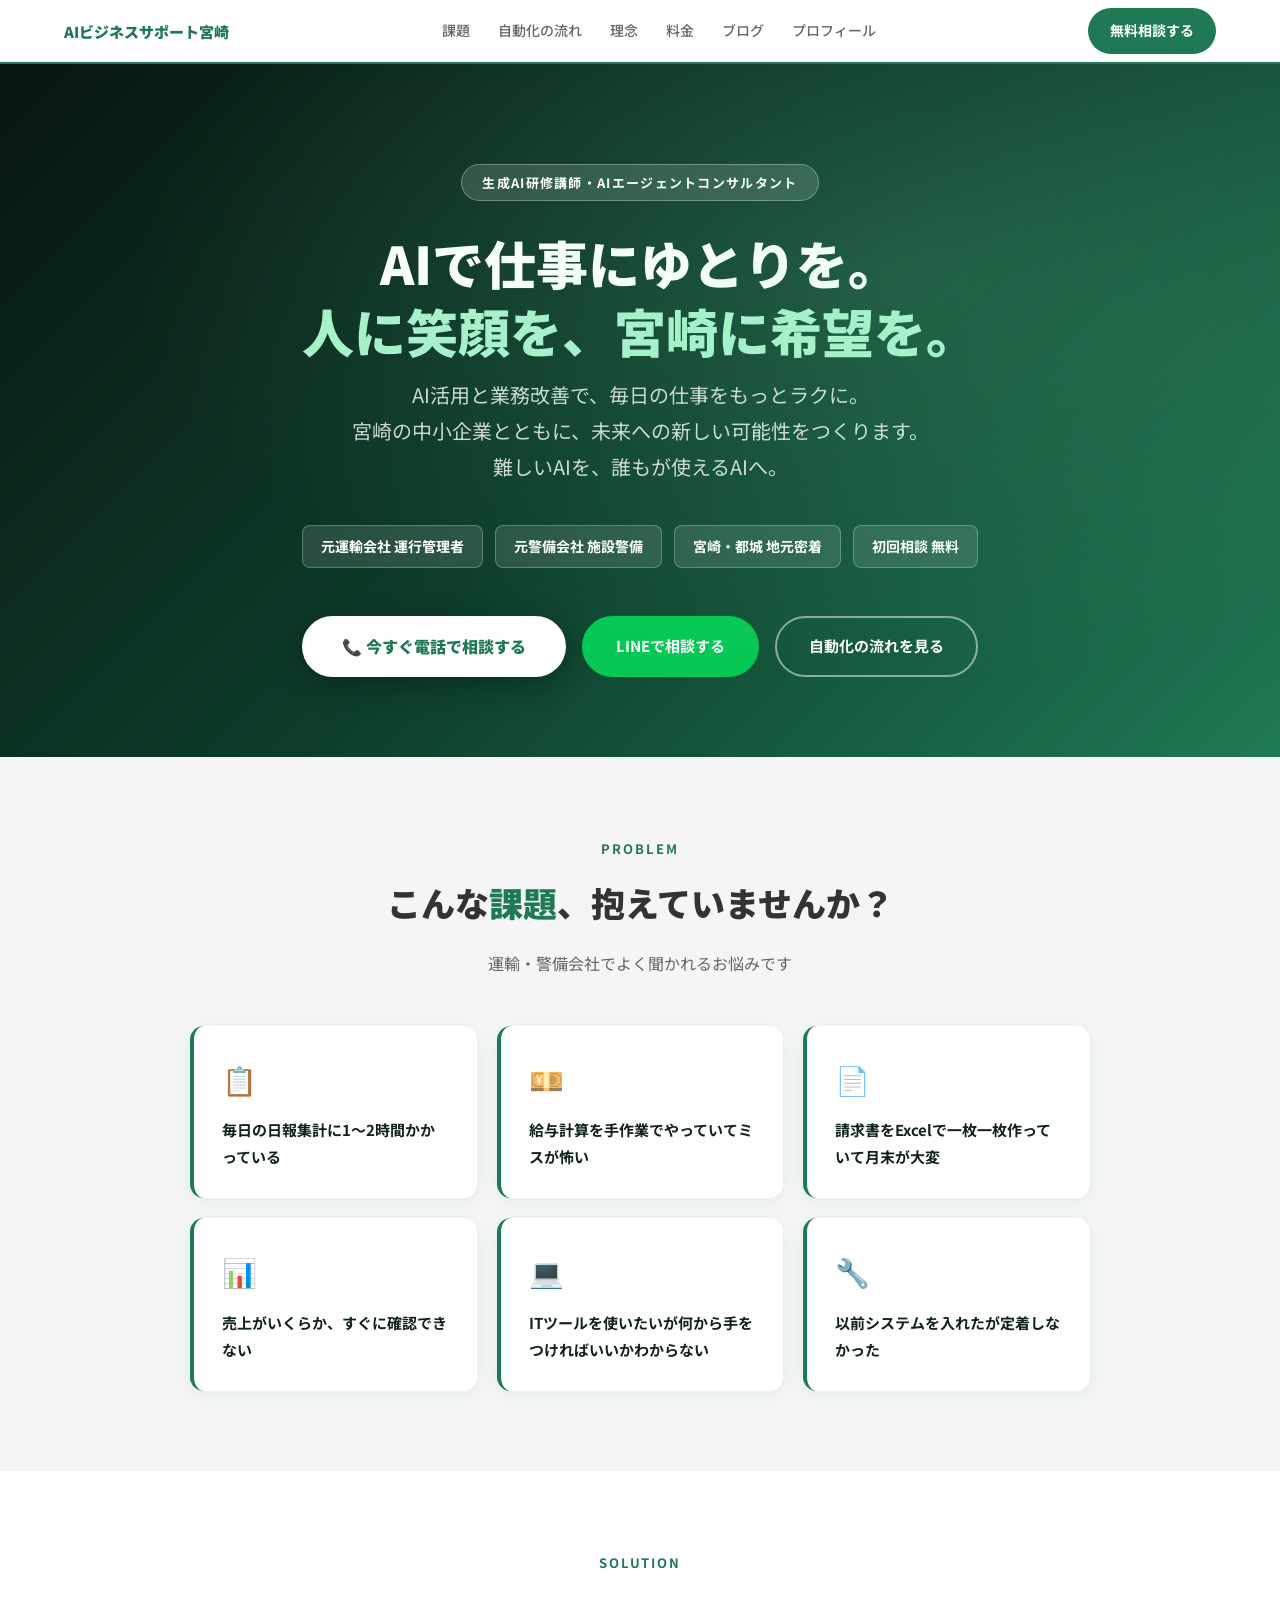
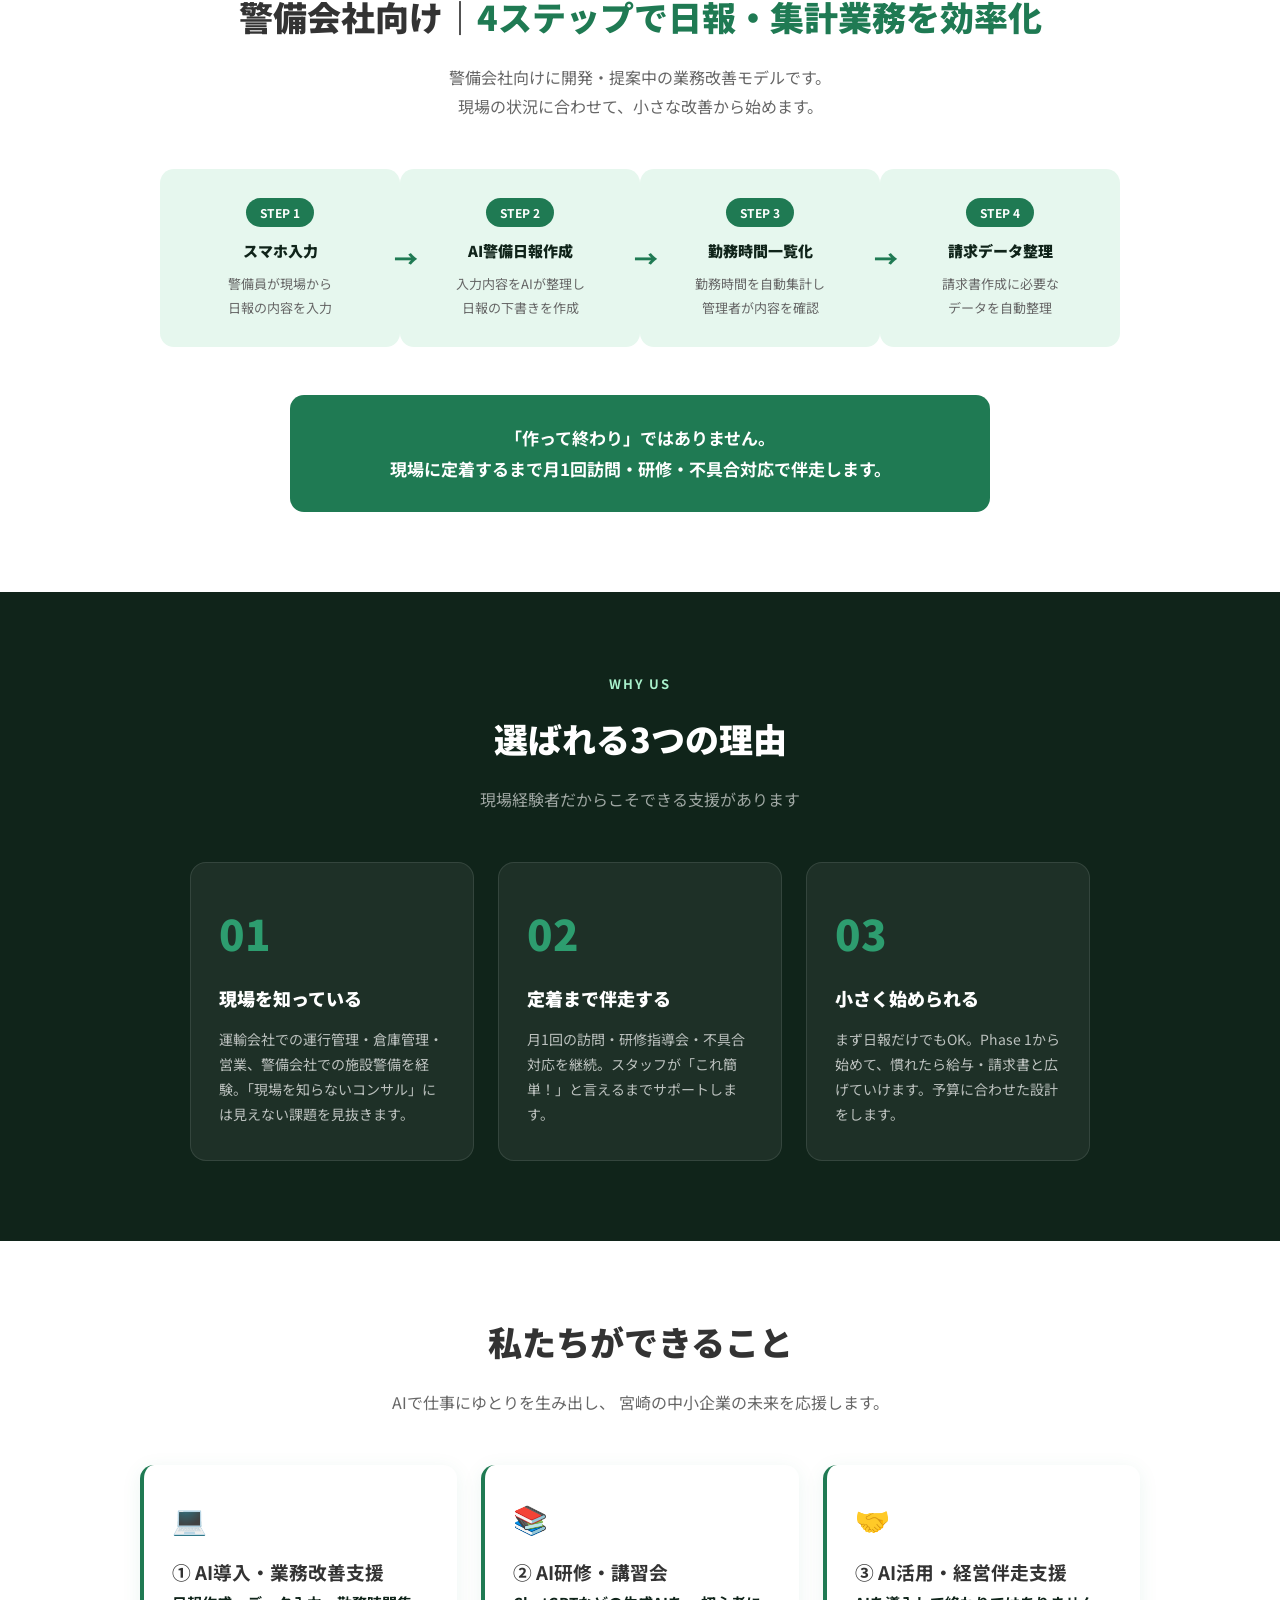
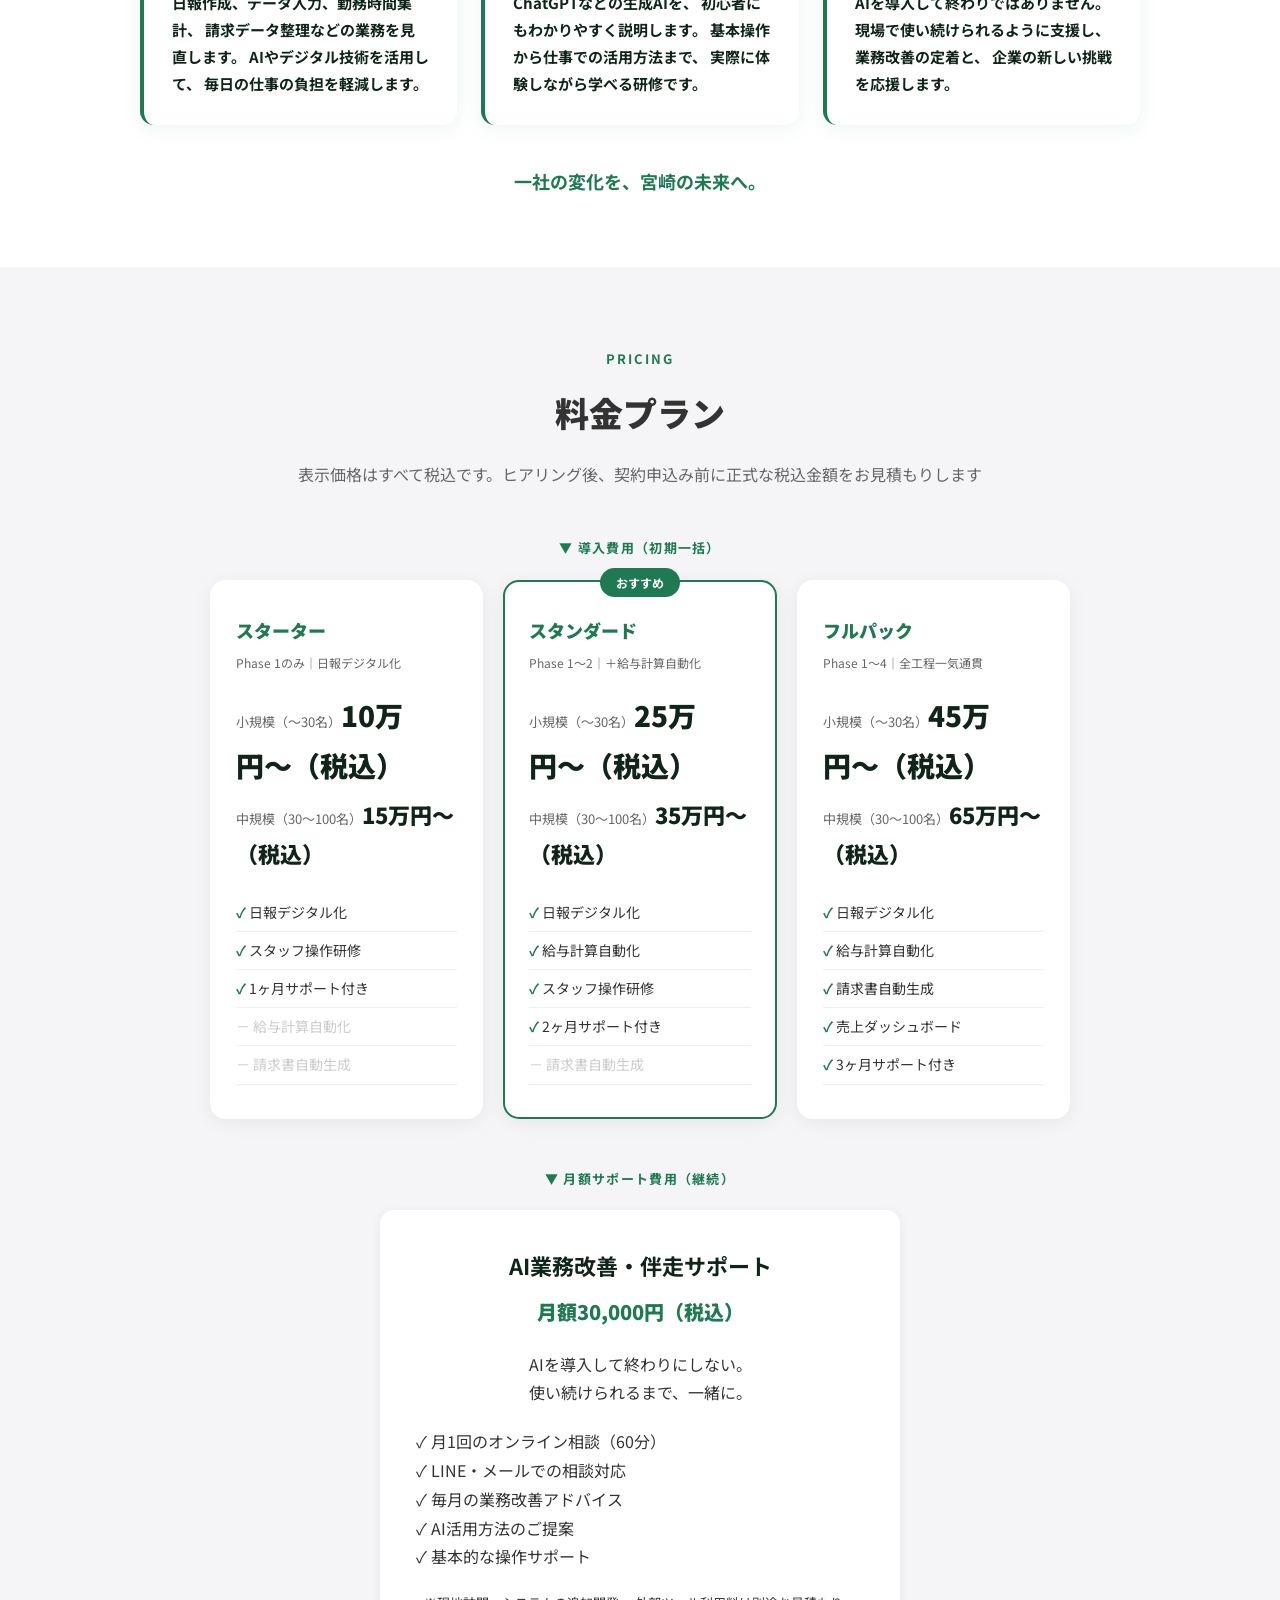
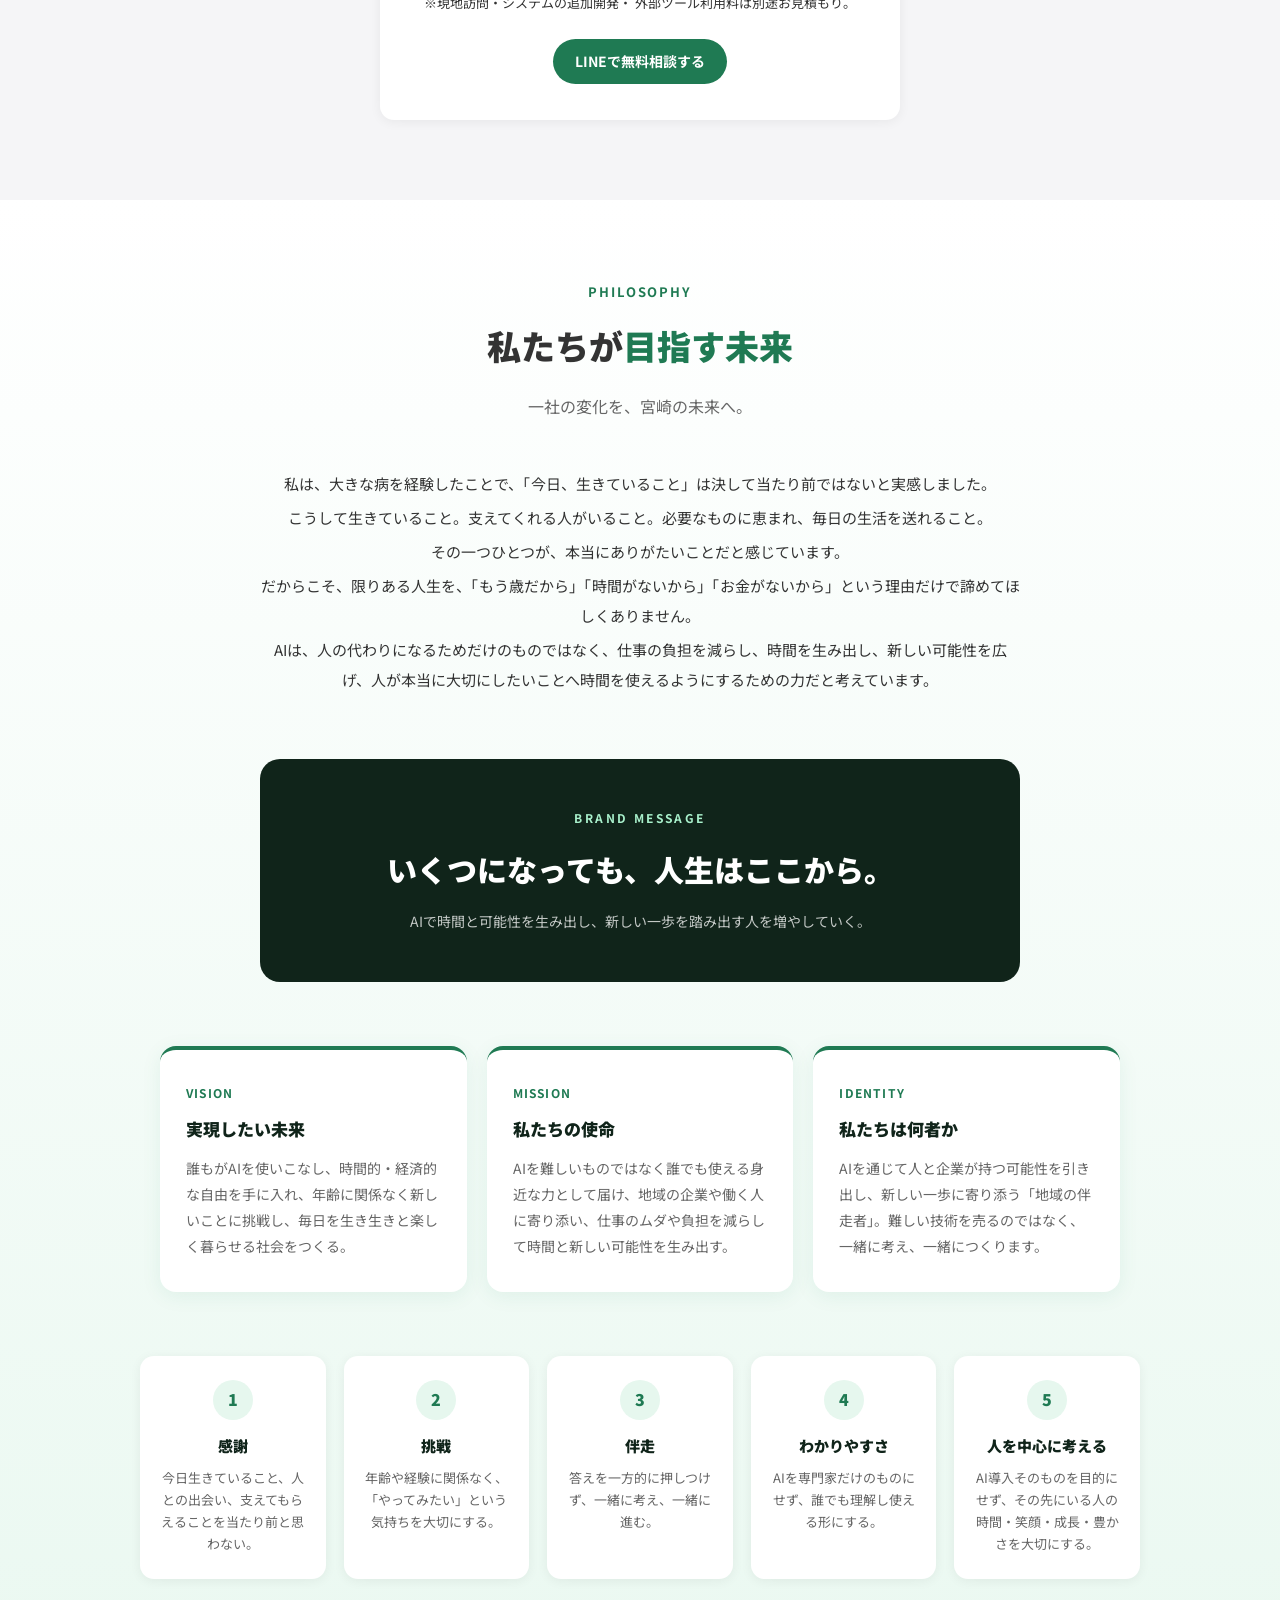
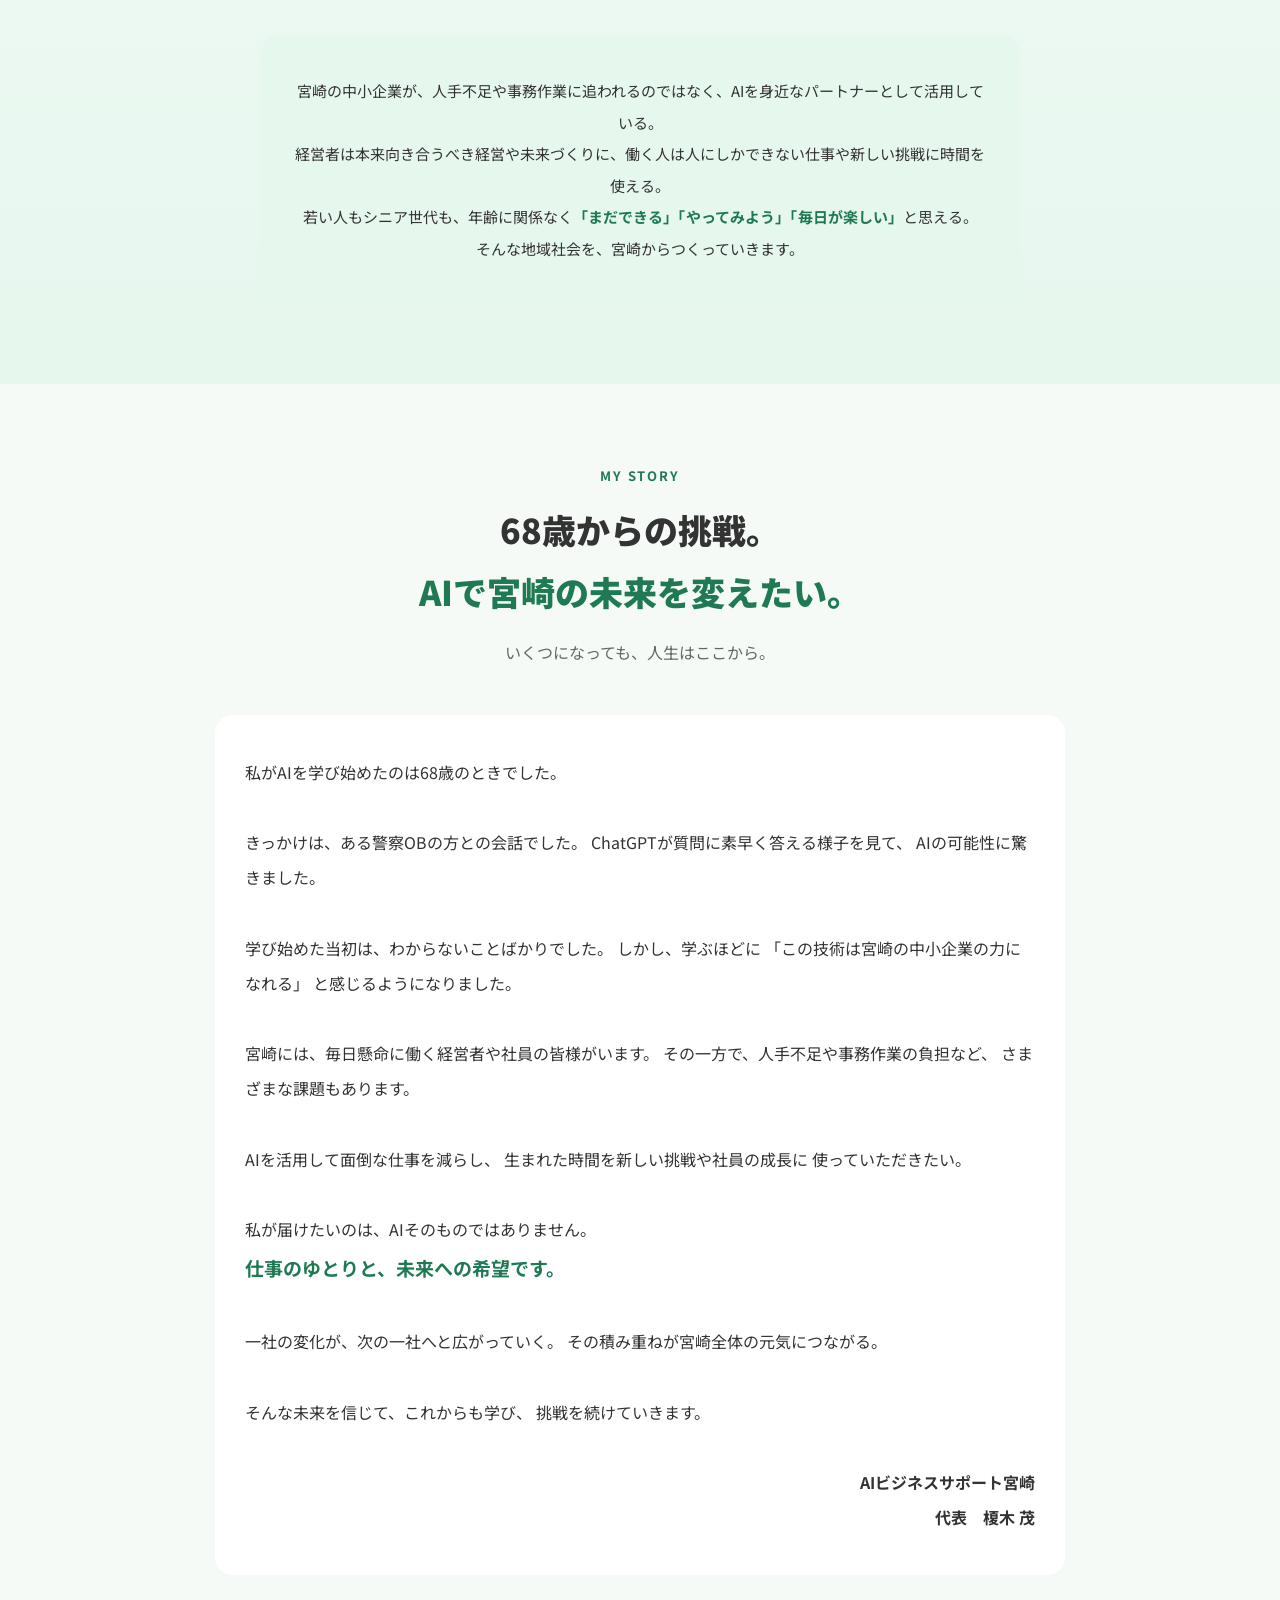
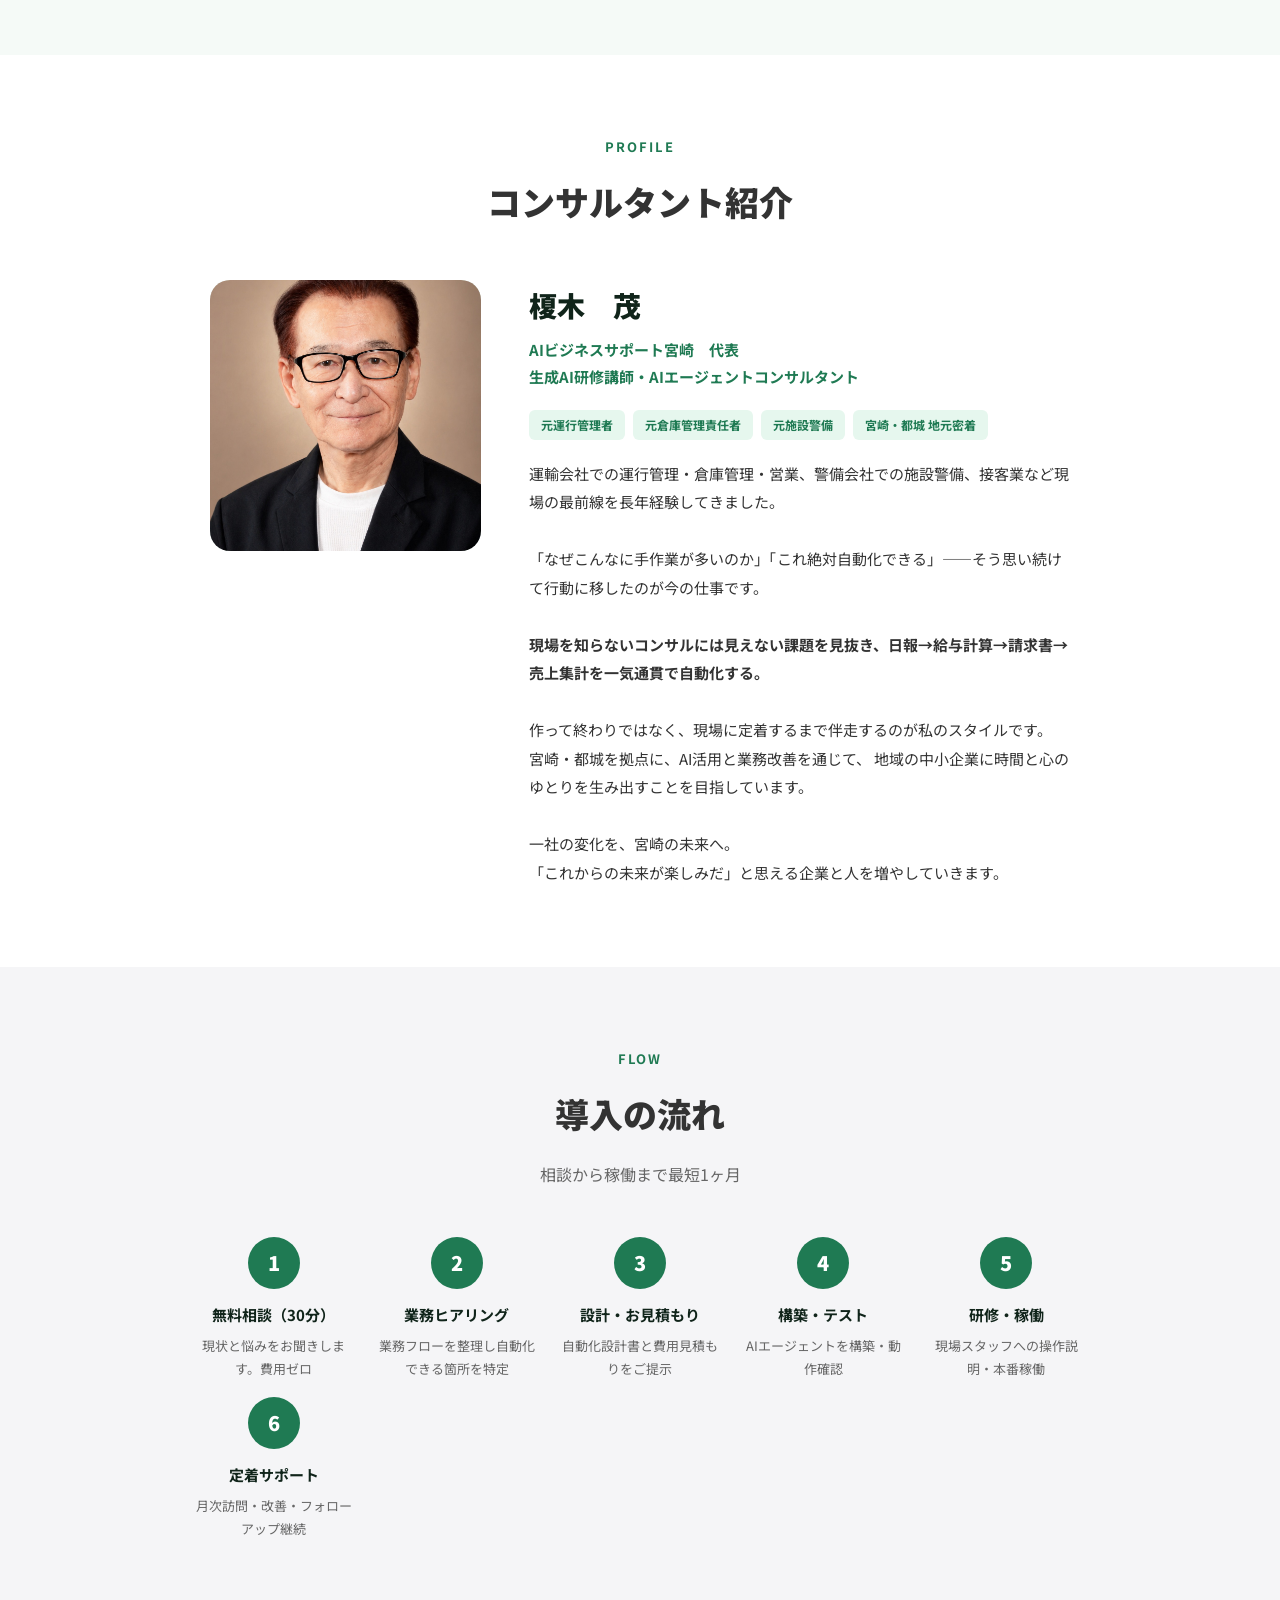
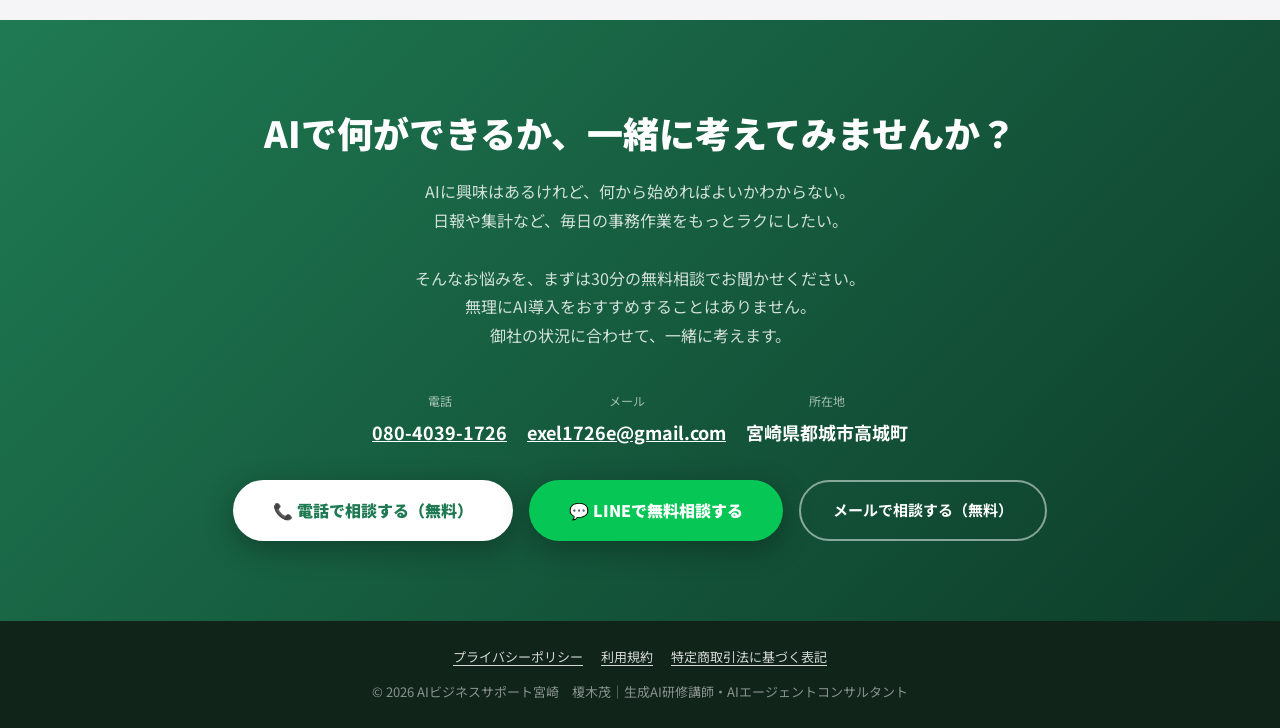
==== commit 1ca06944: "月額サポートプランを一本化" ====
--- a/index.html
+++ b/index.html
@@ -3,8 +3,8 @@
 <head>
   <meta charset="UTF-8">
   <meta name="viewport" content="width=device-width, initial-scale=1.0">
-  <title>AIビジネスサポート宮崎｜生成AI研修講師・AIエージェントコンサルタント</title>
-  <meta name="description" content="運輸・警備会社の日報→給与計算→請求書→売上集計を一気通貫で自動化。元現場責任者の生成AI研修講師・AIエージェントコンサルタント 榎木茂｜宮崎・都城">
+  <title>AIビジネスサポート宮崎｜AI業務改善・AI研修・導入支援</title>
+  <meta name="description" content="AIビジネスサポート宮崎は、宮崎県の中小企業向けにAI導入・業務改善・AI研修を支援しています。警備会社の日報作成、勤務時間集計、請求データ整理など、現場の困りごとに寄り添います。AIで仕事にゆとりを、人に笑顔を、宮崎に希望を。">
   <link rel="preconnect" href="https://fonts.googleapis.com">
   <link href="https://fonts.googleapis.com/css2?family=Noto+Sans+JP:wght@400;500;700;900&display=swap" rel="stylesheet">
   <script type="application/ld+json">
@@ -561,24 +561,51 @@
     </div>
   </div>
 
-  <div class="pricing-tab-label">▼ 月額サポート費用（継続）</div>
-  <div class="support-grid">
-    <div class="support-card">
-      <div class="support-name">ライトサポート</div>
-      <div class="support-desc">不具合対応のみ（メール・チャット）</div>
-      <div class="support-price">1万円／月（税込）</div>
-    </div>
-    <div class="support-card">
-      <div class="support-name">スタンダードサポート</div>
-      <div class="support-desc">不具合対応＋月1回オンライン相談</div>
-      <div class="support-price">3万円／月（税込）</div>
-    </div>
-    <div class="support-card">
-      <div class="support-name">プレミアムサポート</div>
-      <div class="support-desc">不具合対応＋月1回訪問＋研修指導会（年2回）</div>
-      <div class="support-price">5万円／月（税込）</div>
-    </div>
-  </div>
+<div class="pricing-tab-label">
+  ▼ 月額サポート費用（継続）
+</div>
+
+<div class="support-grid"
+     style="max-width:520px;margin:0 auto;">
+
+  <div class="support-card"
+       style="text-align:center;padding:36px;">
+
+    <h3 class="support-name"
+        style="font-size:22px;">
+      AI業務改善・伴走サポート
+    </h3>
+
+    <p class="support-price">
+      月額30,000円（税込）
+    </p>
+
+    <p style="margin:20px 0;">
+      AIを導入して終わりにしない。<br>
+      使い続けられるまで、一緒に。
+    </p>
+
+    <p style="text-align:left;">
+      ✓ 月1回のオンライン相談（60分）<br>
+      ✓ LINE・メールでの相談対応<br>
+      ✓ 毎月の業務改善アドバイス<br>
+      ✓ AI活用方法のご提案<br>
+      ✓ 基本的な操作サポート
+    </p>
+
+    <p style="font-size:13px;margin-top:20px;">
+      ※現地訪問・システムの追加開発・
+      外部ツール利用料は別途お見積もり。
+    </p>
+
+    <a href="https://lin.ee/9jEZJOS"
+       class="nav-cta"
+       style="display:inline-block;margin-top:24px;">
+      LINEで無料相談する
+    </a>
+
+  </div>
+</div>  
 </section>
 
 <!-- 理念 -->
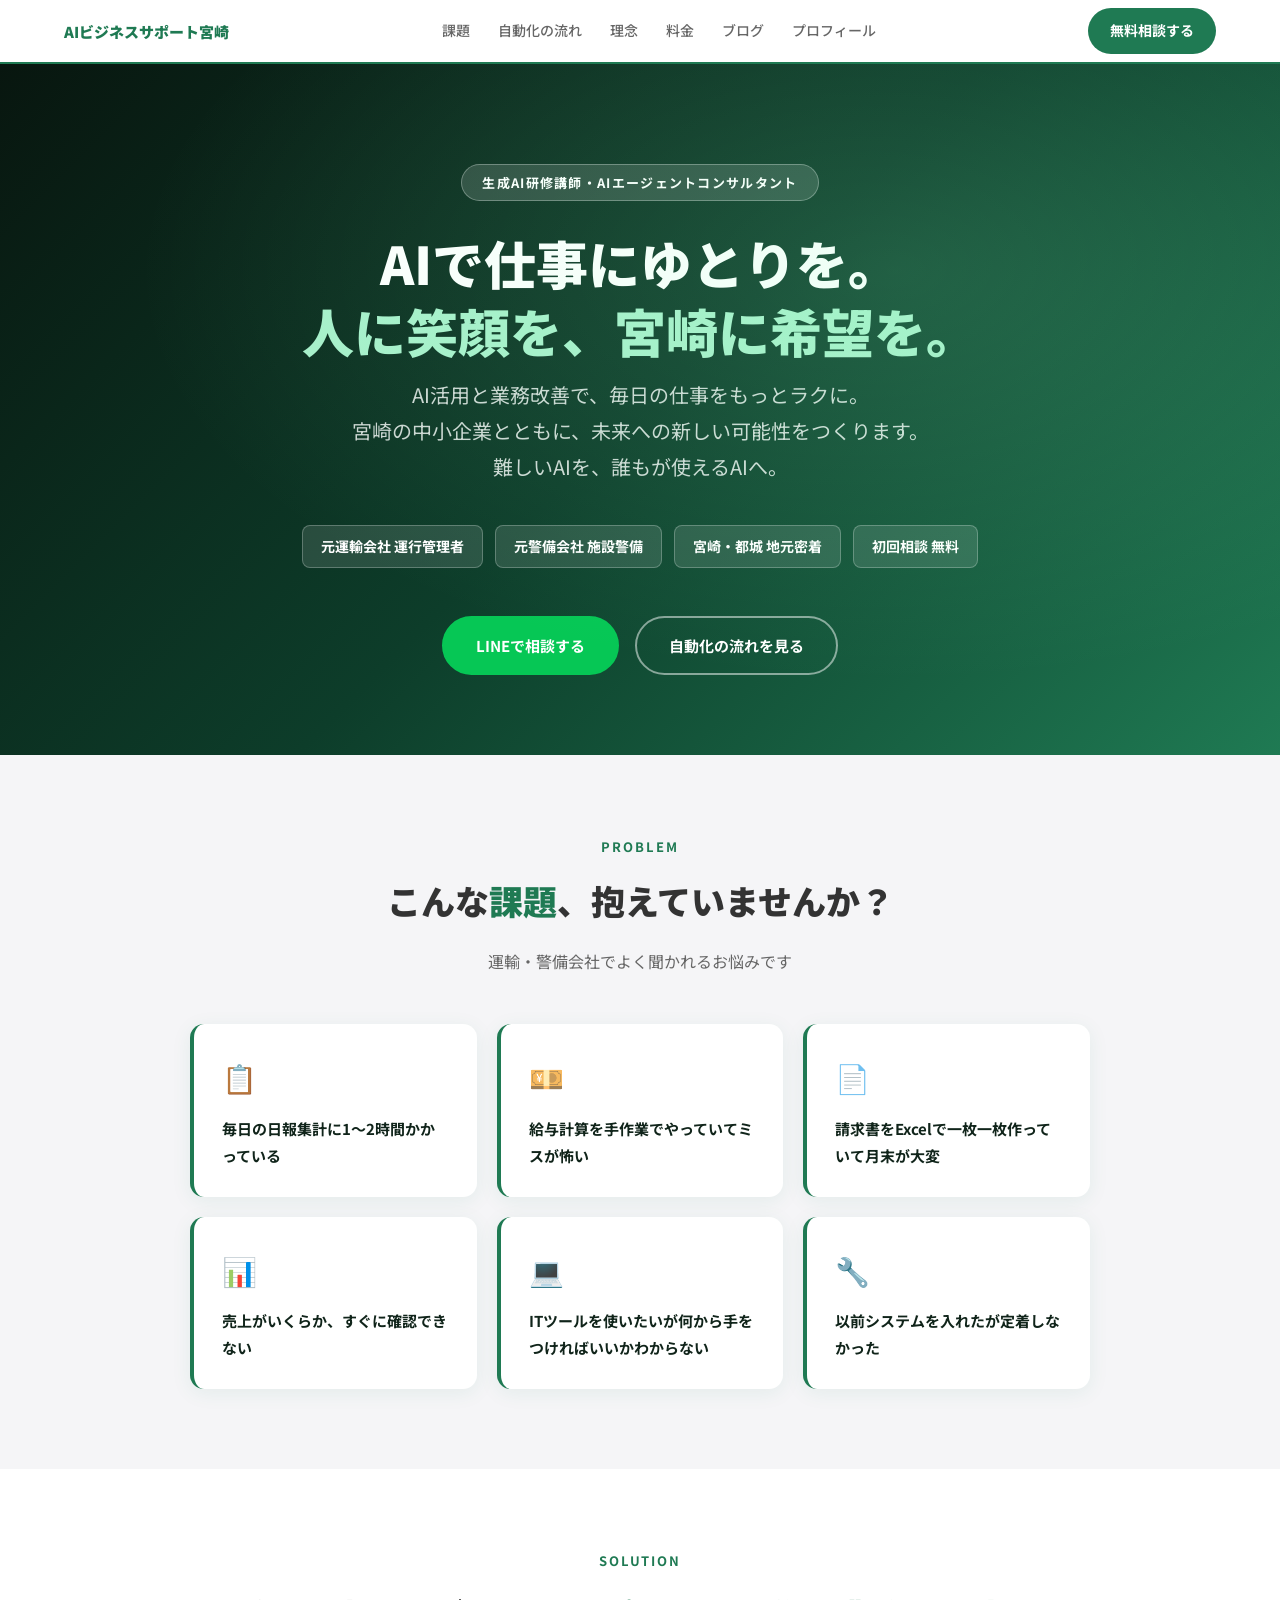
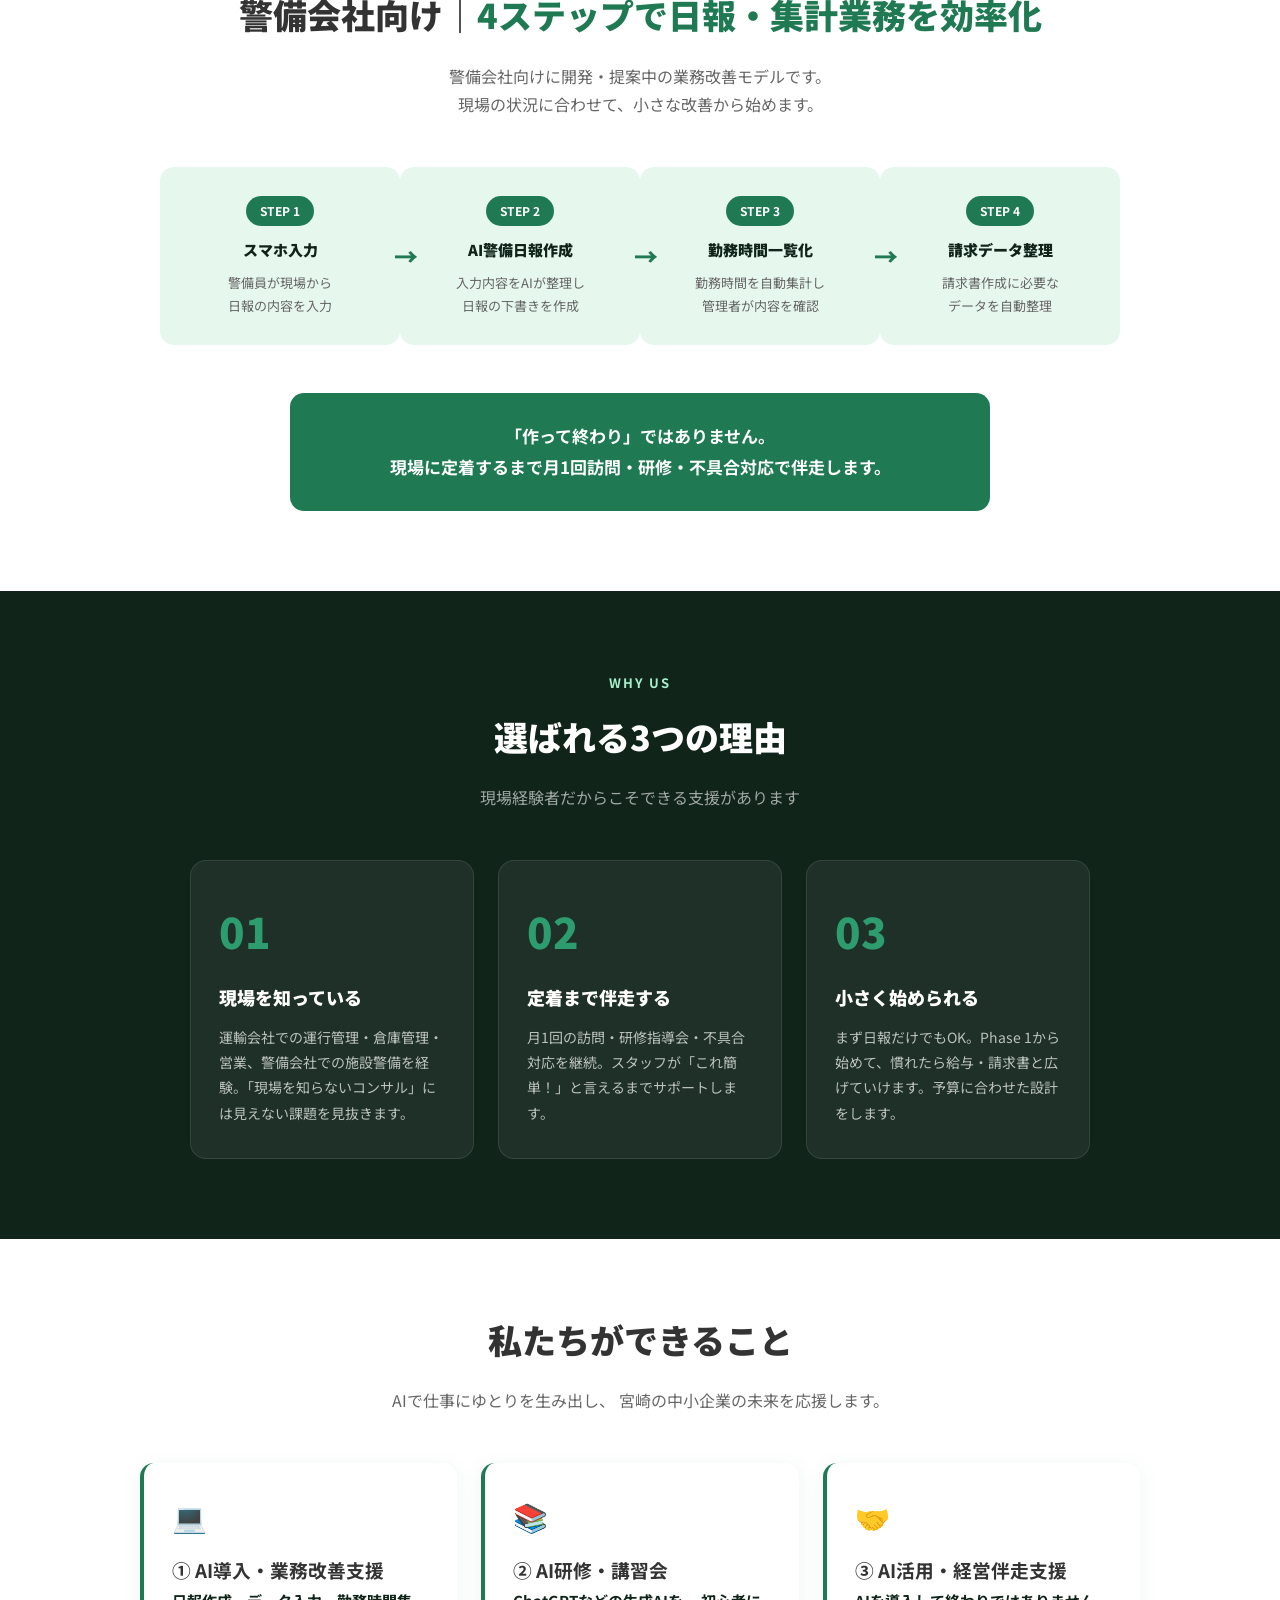
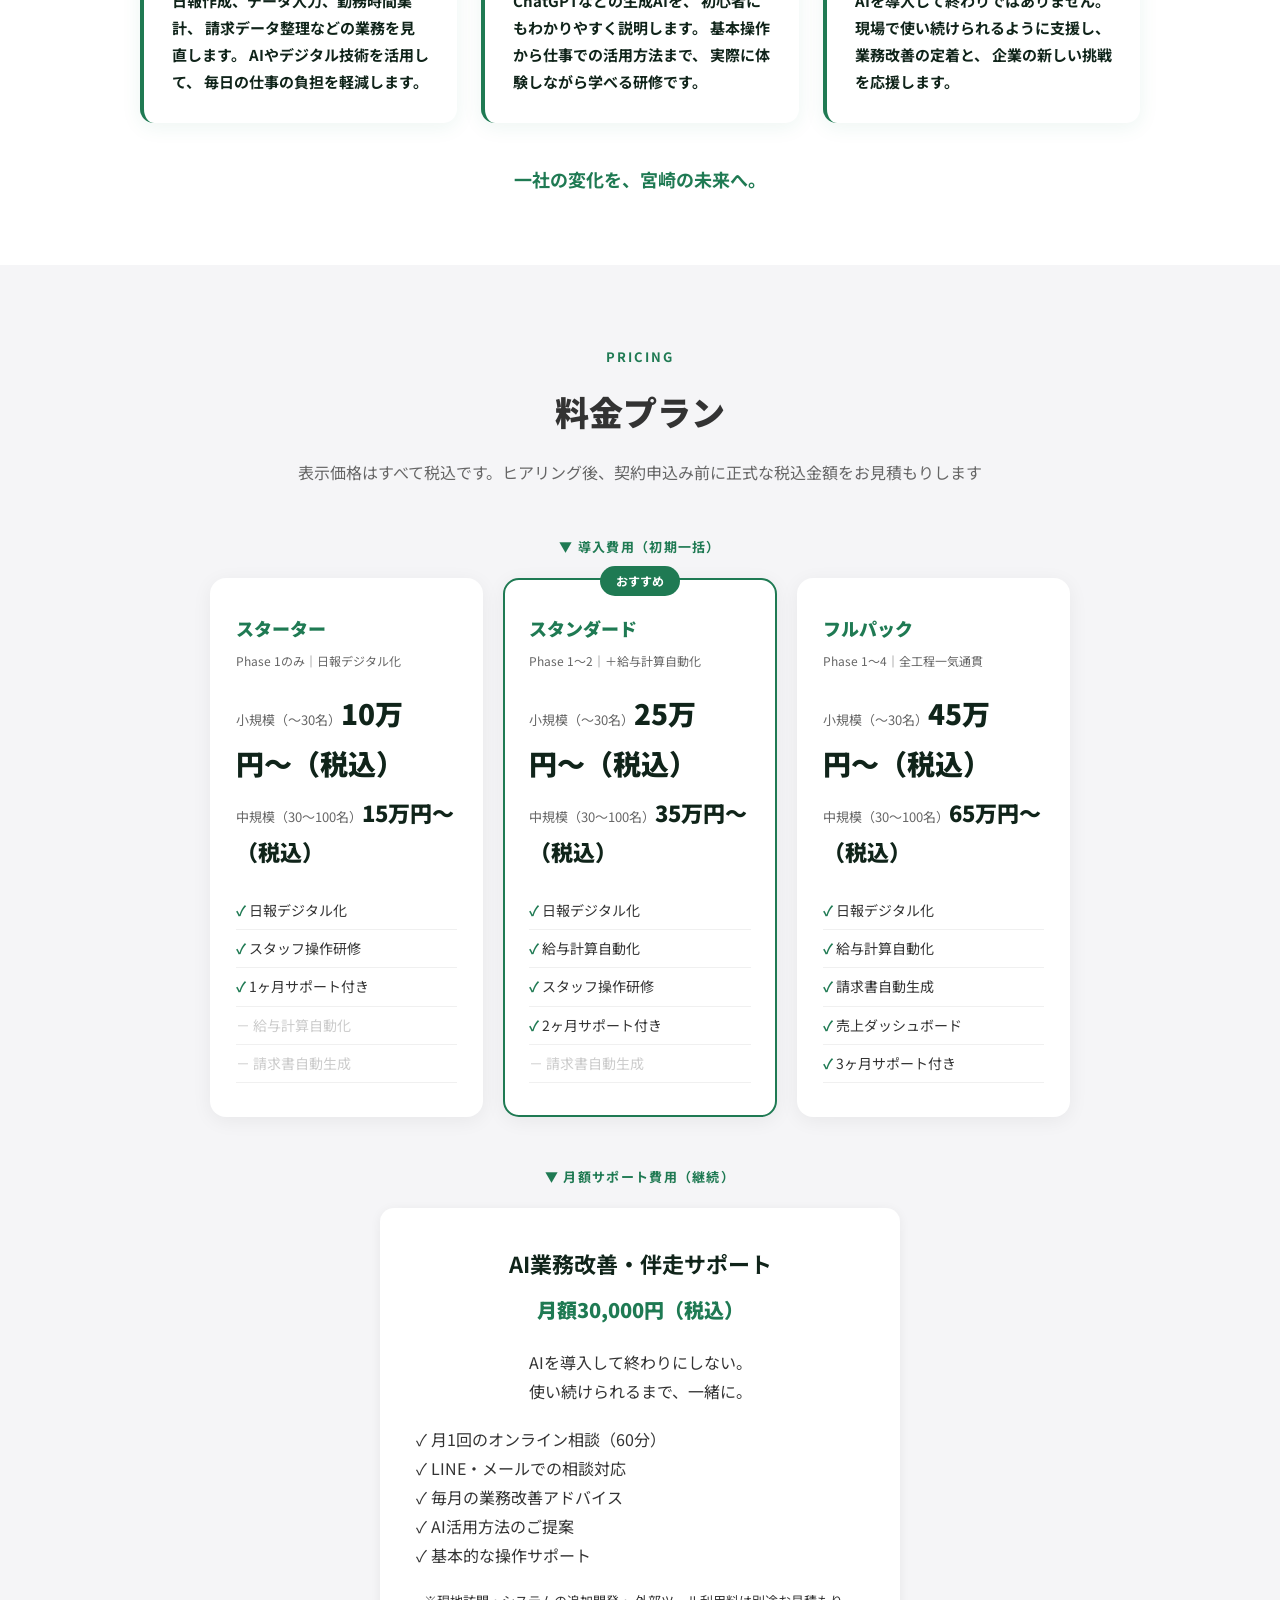
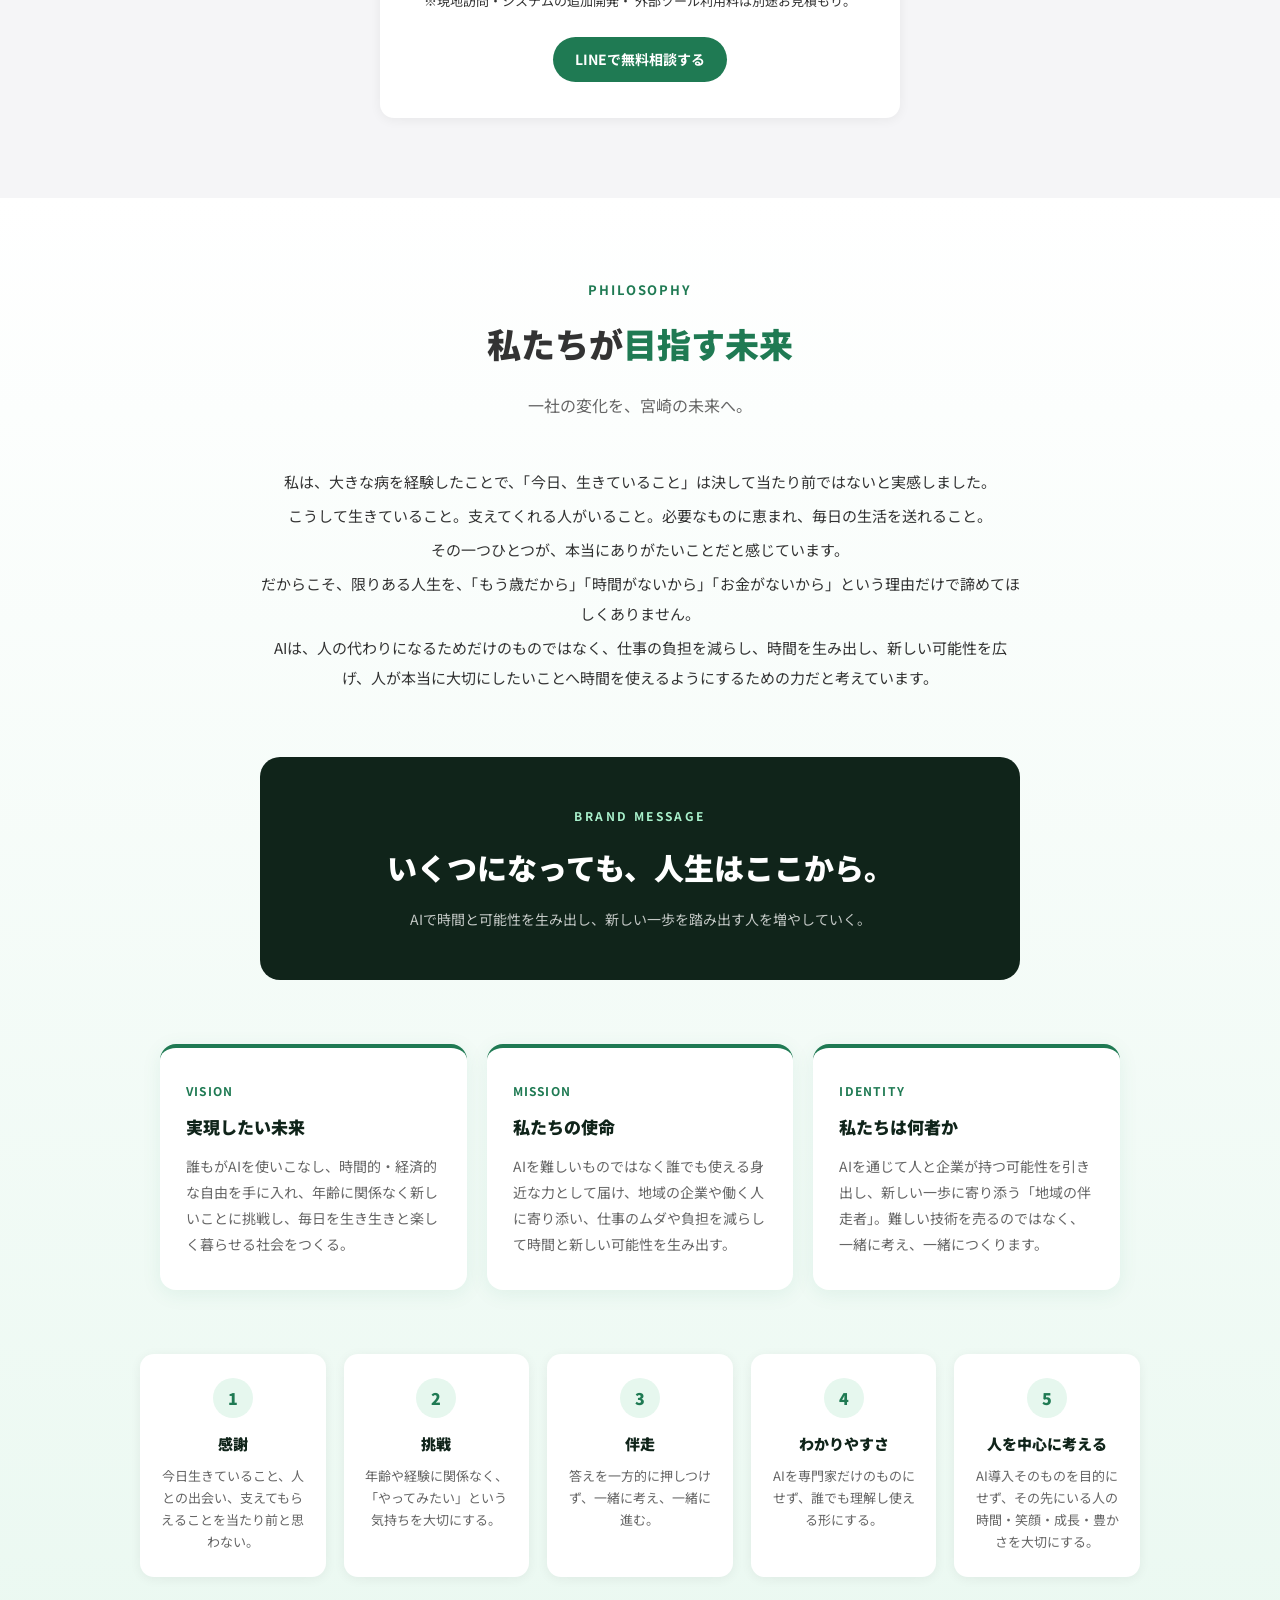
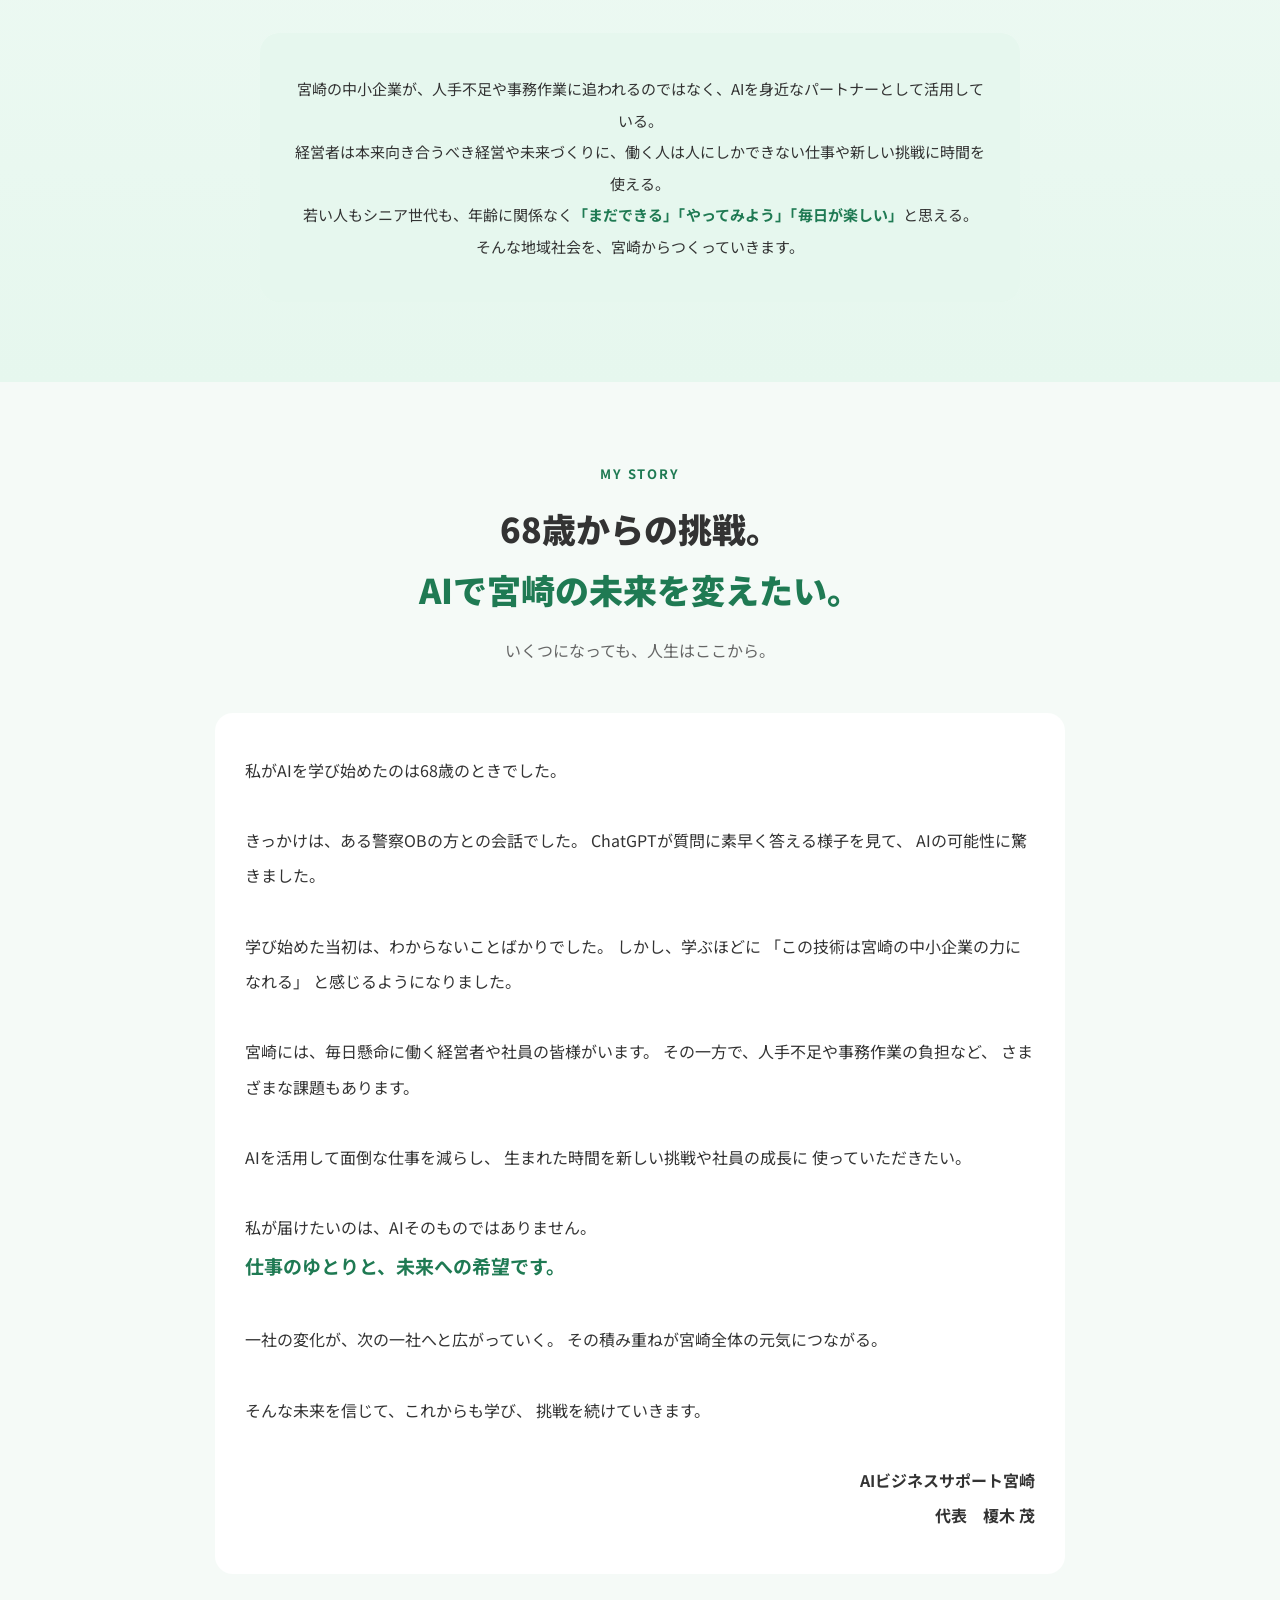
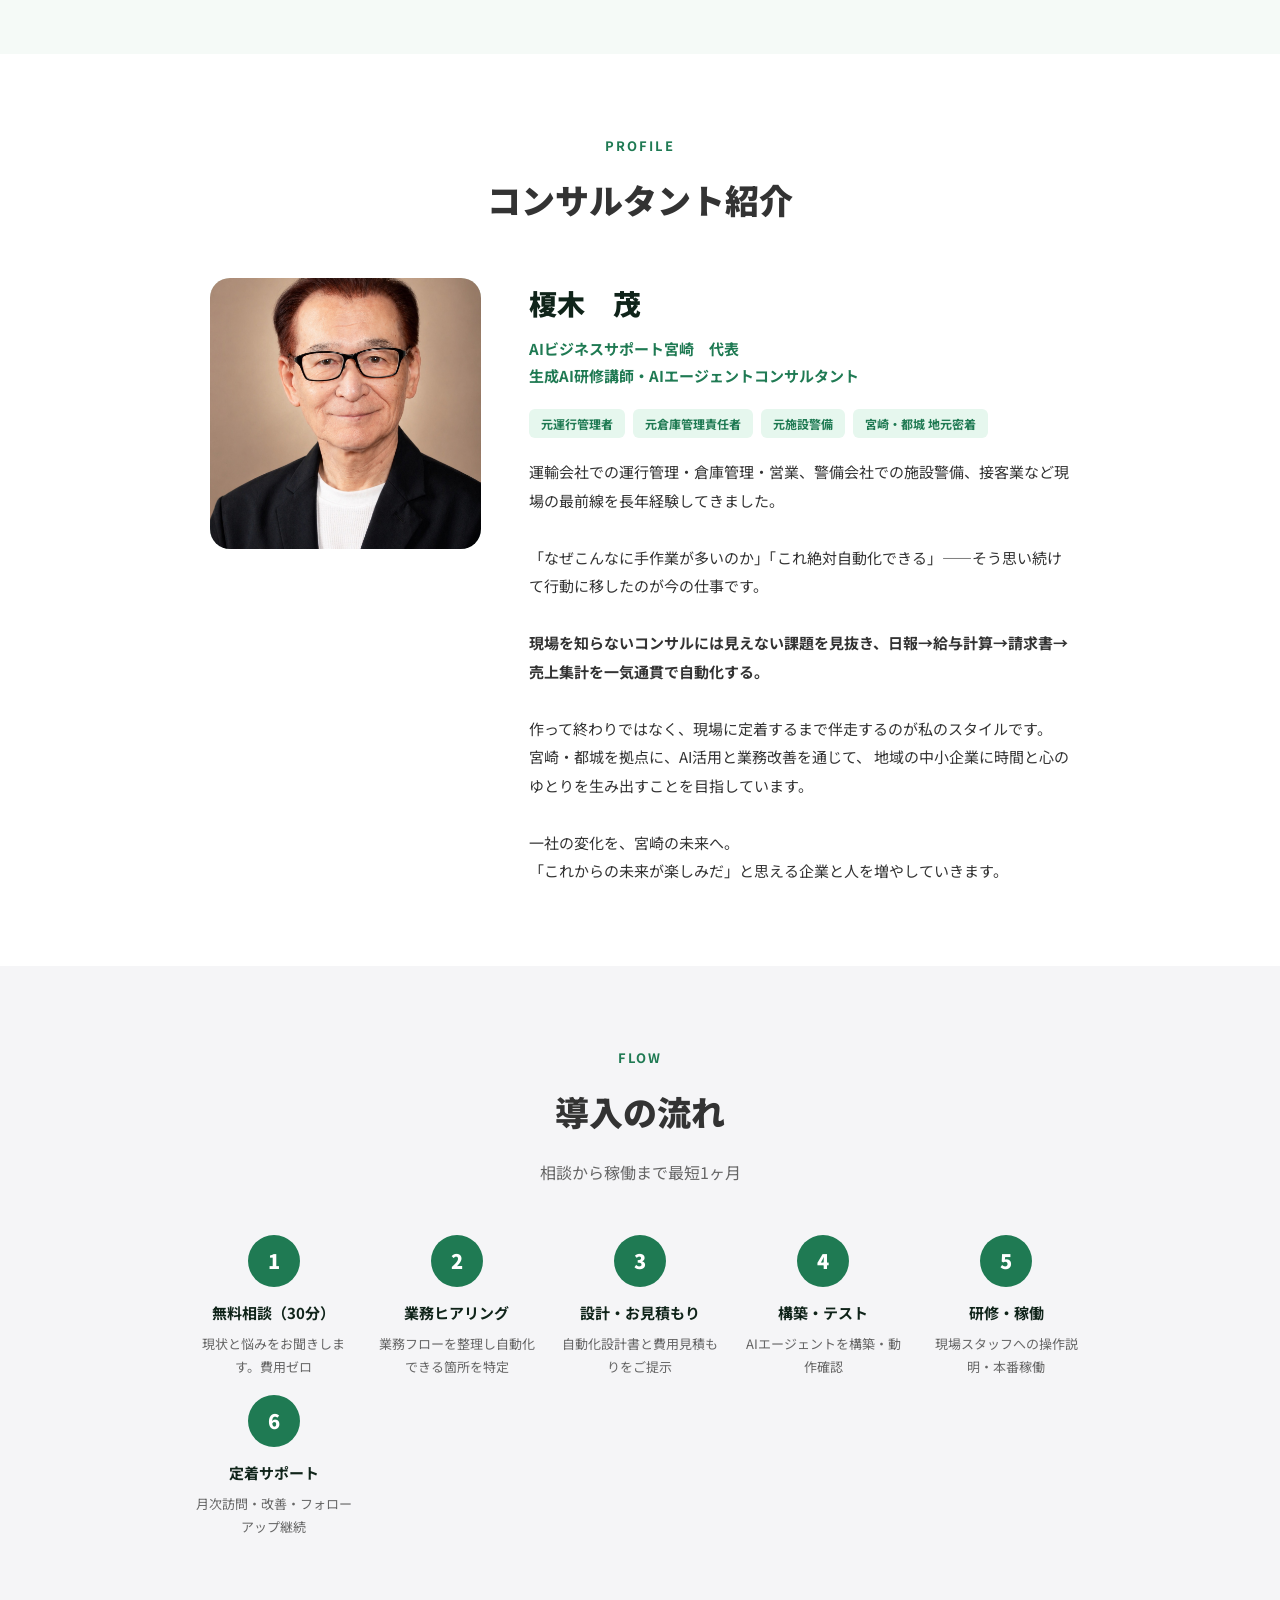
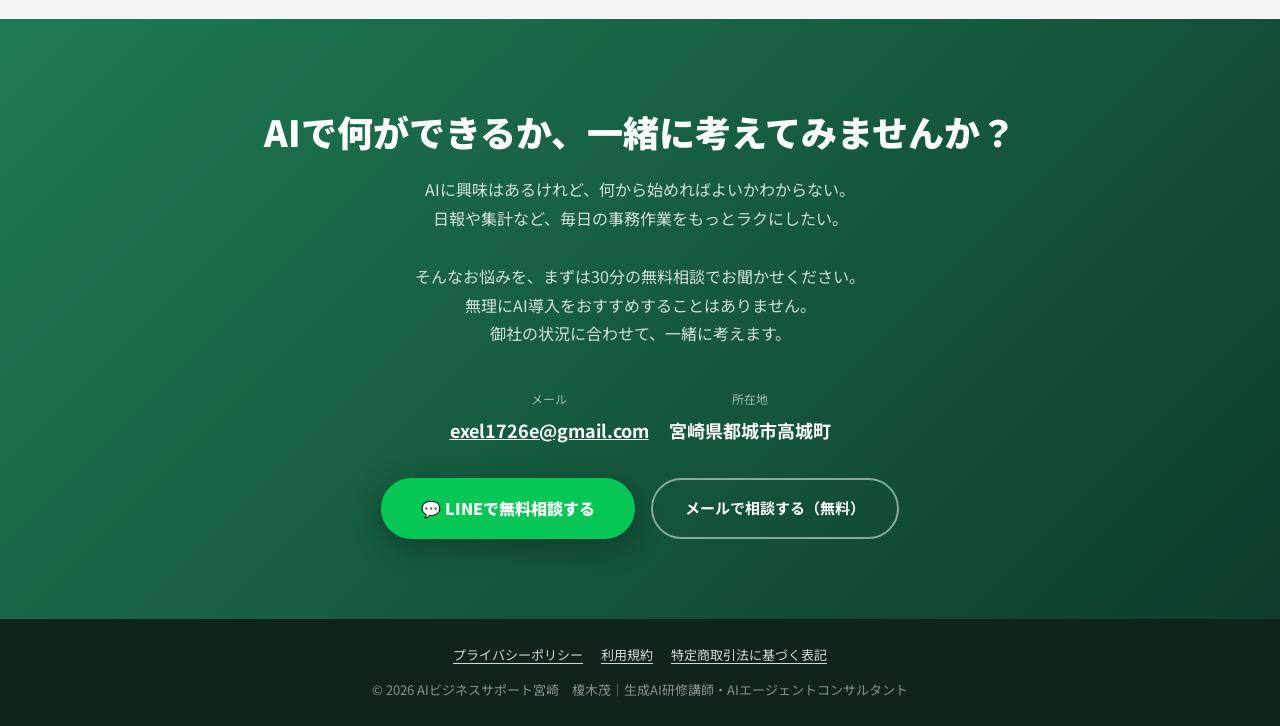
==== commit 2ecc2ac5: "SEOメタ情報の追加と電話番号の削除 - 構造化データのurlを実URLに修正、canonical・OGP・Twitterカードを追加 - sitemap.xmlとrobots.txtを追加 - 問い" ====
--- a/index.html
+++ b/index.html
@@ -5,6 +5,15 @@
   <meta name="viewport" content="width=device-width, initial-scale=1.0">
   <title>AIビジネスサポート宮崎｜AI業務改善・AI研修・導入支援</title>
   <meta name="description" content="AIビジネスサポート宮崎は、宮崎県の中小企業向けにAI導入・業務改善・AI研修を支援しています。警備会社の日報作成、勤務時間集計、請求データ整理など、現場の困りごとに寄り添います。AIで仕事にゆとりを、人に笑顔を、宮崎に希望を。">
+  <link rel="canonical" href="https://exel1726e-ux.github.io/ai-miyazaki/">
+  <meta property="og:type" content="website">
+  <meta property="og:locale" content="ja_JP">
+  <meta property="og:site_name" content="AIビジネスサポート宮崎">
+  <meta property="og:title" content="AIビジネスサポート宮崎｜AI業務改善・AI研修・導入支援">
+  <meta property="og:description" content="宮崎県の中小企業向けにAI導入・業務改善・AI研修を支援。警備会社の日報作成、勤務時間集計、請求データ整理など、現場の困りごとに寄り添います。">
+  <meta property="og:url" content="https://exel1726e-ux.github.io/ai-miyazaki/">
+  <meta property="og:image" content="https://exel1726e-ux.github.io/ai-miyazaki/profile.jpg">
+  <meta name="twitter:card" content="summary">
   <link rel="preconnect" href="https://fonts.googleapis.com">
   <link href="https://fonts.googleapis.com/css2?family=Noto+Sans+JP:wght@400;500;700;900&display=swap" rel="stylesheet">
   <script type="application/ld+json">
@@ -13,8 +22,7 @@
     "@type": "ProfessionalService",
     "name": "AIビジネスサポート宮崎",
     "description": "運輸・警備会社の日報→給与計算→請求書→売上集計を一気通貫で自動化。元現場責任者の生成AI研修講師・AIエージェントコンサルタント。",
-    "url": "SITE_URL",
-    "telephone": "+81-80-4039-1726",
+    "url": "https://exel1726e-ux.github.io/ai-miyazaki/",
     "email": "exel1726e@gmail.com",
     "address": {
       "@type": "PostalAddress",
@@ -329,7 +337,6 @@
     <span class="hero-badge">初回相談 無料</span>
   </div>
   <div class="hero-btns">
-    <a href="tel:08040391726" class="btn-primary">📞 今すぐ電話で相談する</a>
     <a href="https://lin.ee/9jEZJOS" class="btn-secondary" style="background:#06C755;border-color:#06C755;">LINEで相談する</a>
     <a href="#solution" class="btn-secondary">自動化の流れを見る</a>
   </div>
@@ -861,10 +868,6 @@
 </p>
   <div class="cta-contact">
     <div class="cta-item">
-      <span class="label">電話</span>
-      <a class="value" href="tel:08040391726" style="color:#fff;text-decoration:underline;">080-4039-1726</a>
-    </div>
-    <div class="cta-item">
       <span class="label">メール</span>
       <a class="value" href="mailto:exel1726e@gmail.com" style="color:#fff;text-decoration:underline;">exel1726e@gmail.com</a>
     </div>
@@ -874,7 +877,6 @@
     </div>
   </div>
   <div class="hero-btns" style="justify-content:center;">
-    <a href="tel:08040391726" class="btn-primary">📞 電話で相談する（無料）</a>
     <a href="https://lin.ee/9jEZJOS"
    class="btn-primary"
    style="background:#06C755;color:white;">
@@ -895,7 +897,7 @@
 
 <!-- スマホ用 追従フッターバー -->
 <div class="mobile-bar">
-  <a href="tel:08040391726" class="bar-call">📞 電話で相談</a>
+  <a href="mailto:exel1726e@gmail.com" class="bar-call">✉ メールで相談</a>
   <a href="https://lin.ee/9jEZJOS" class="bar-line">LINEで相談</a>
 </div>
 
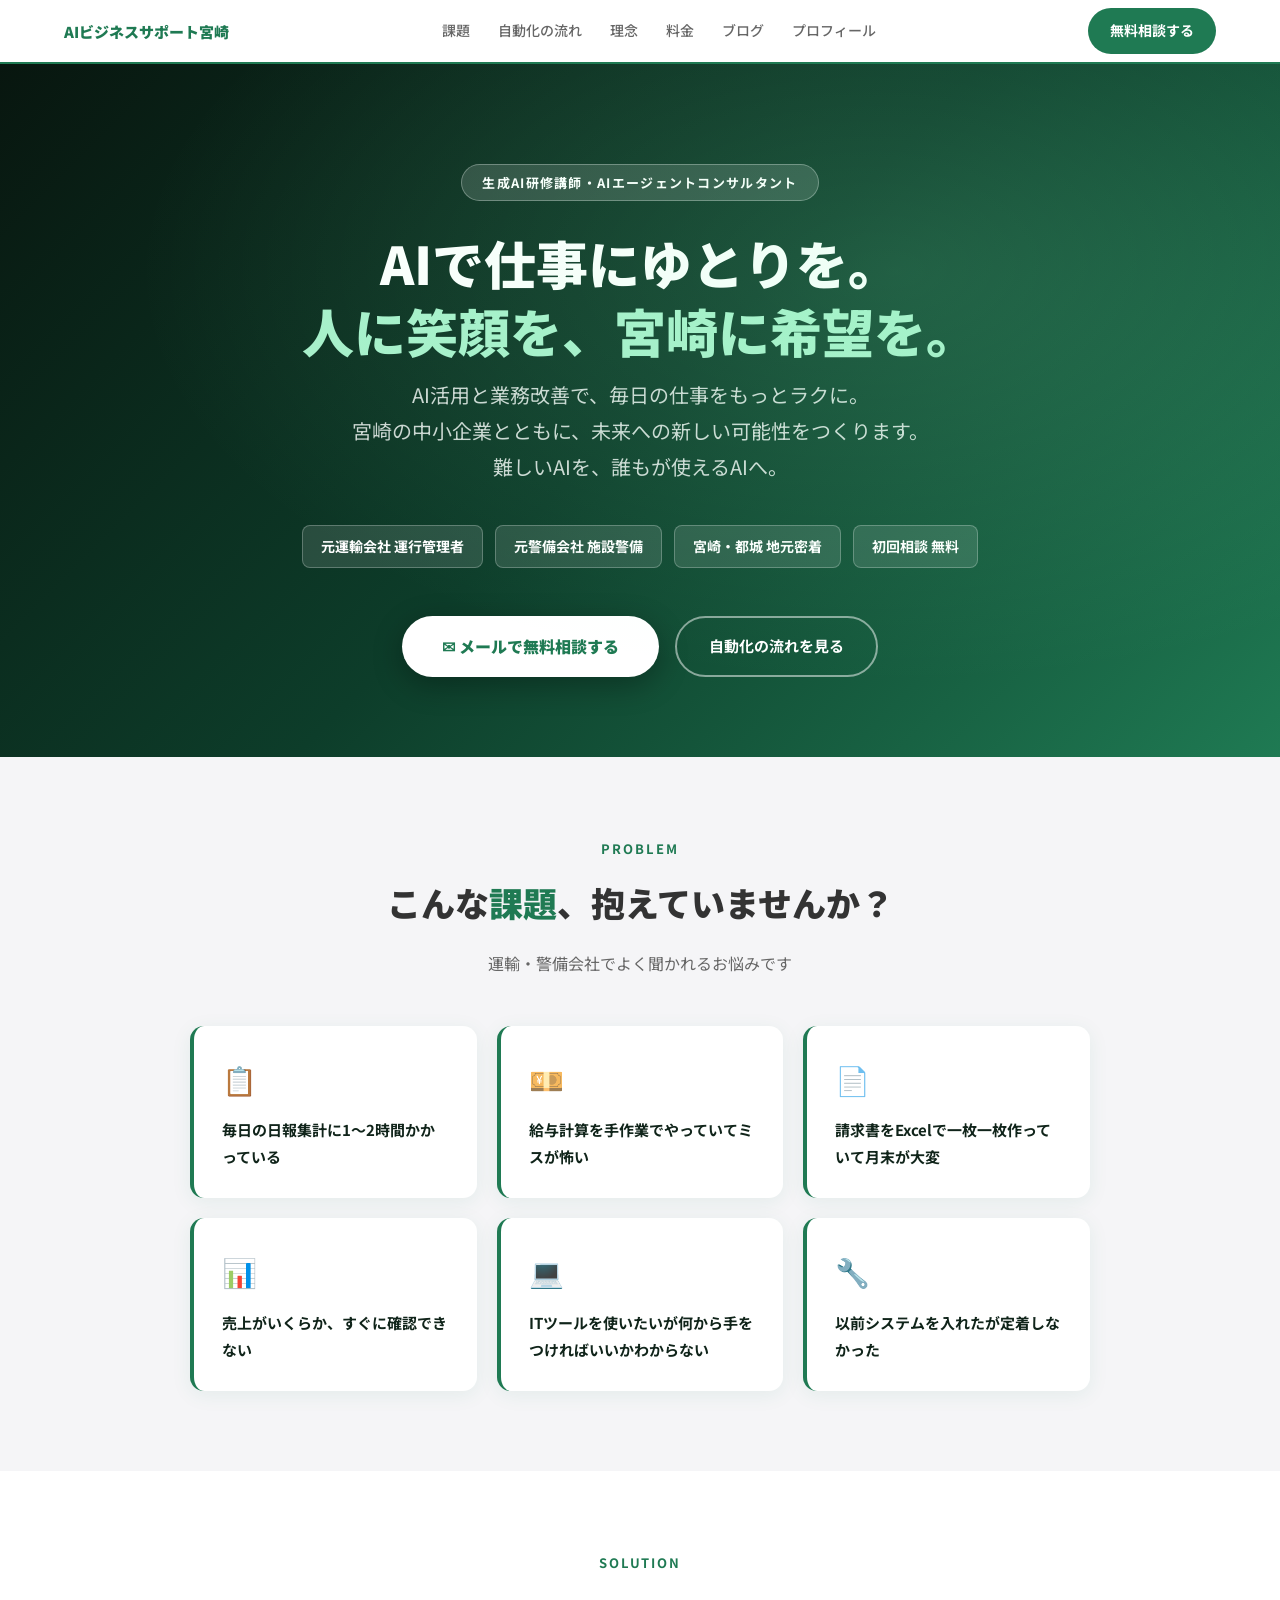
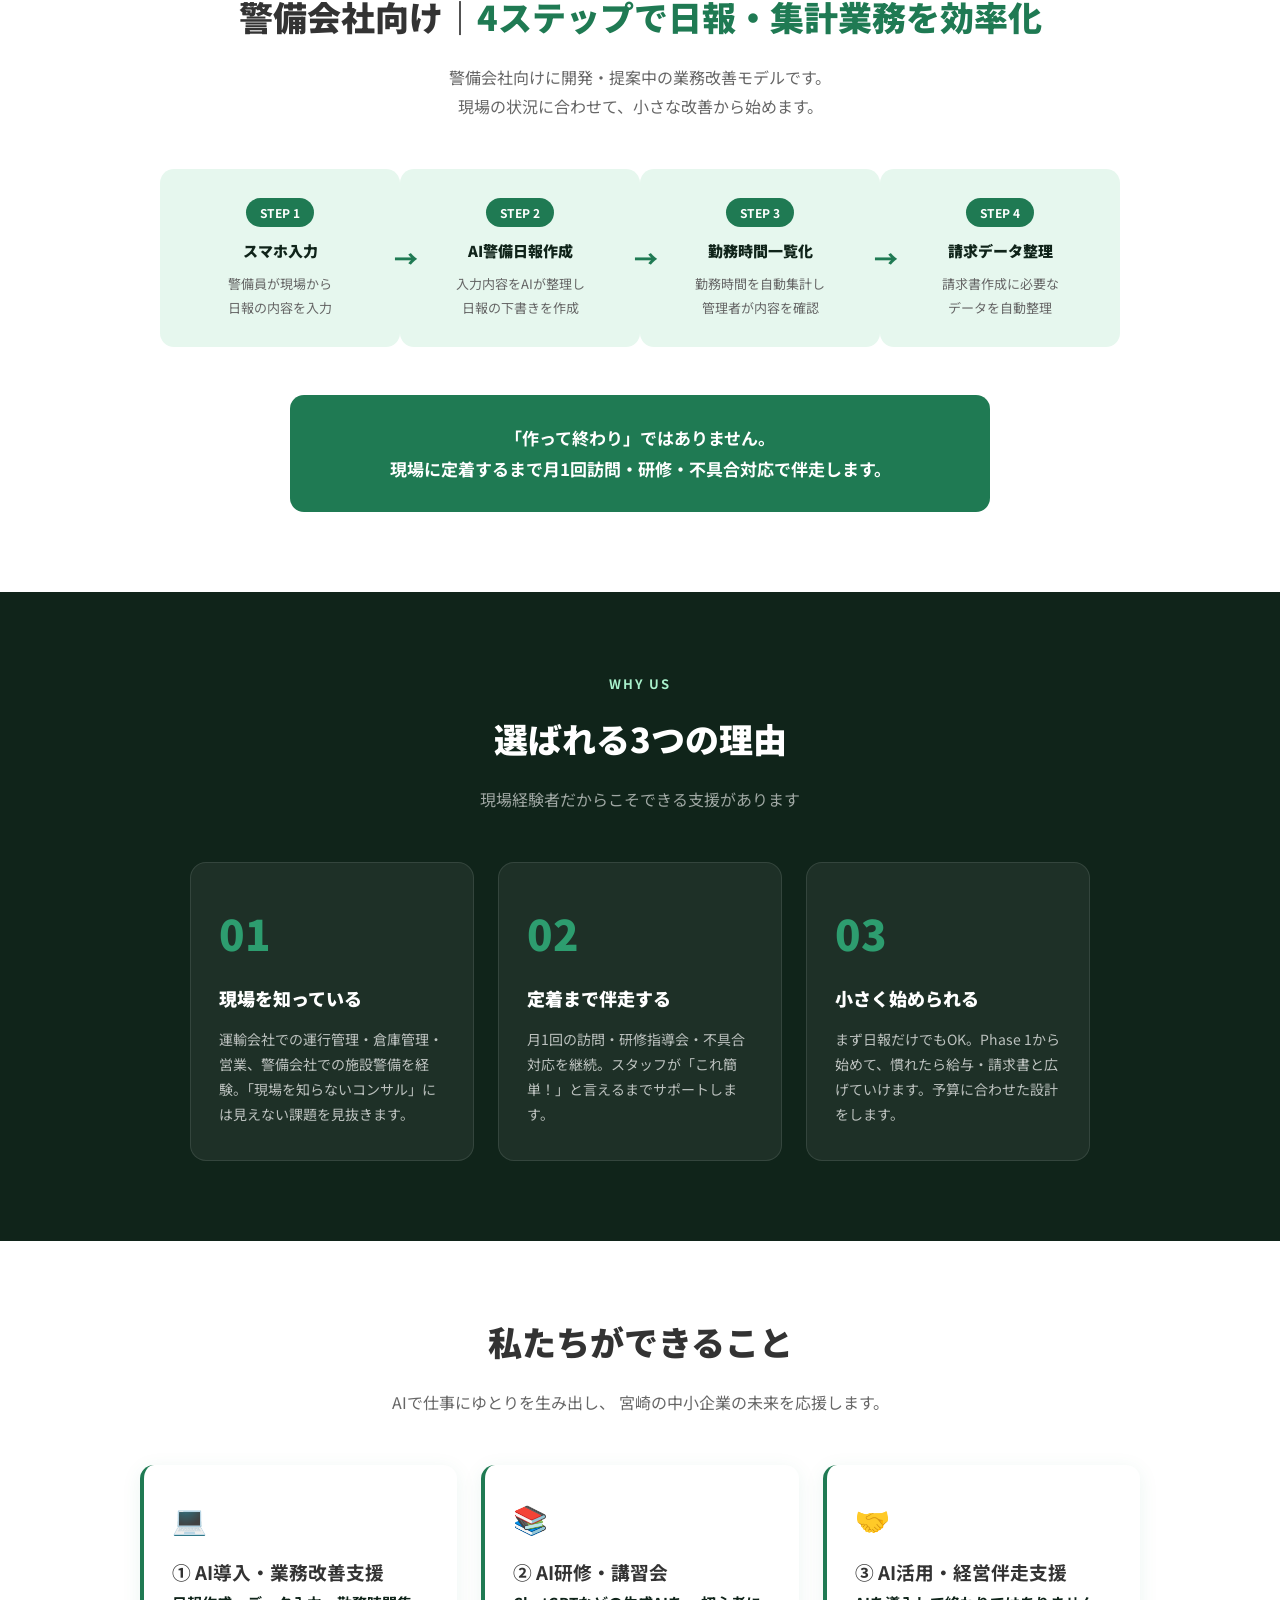
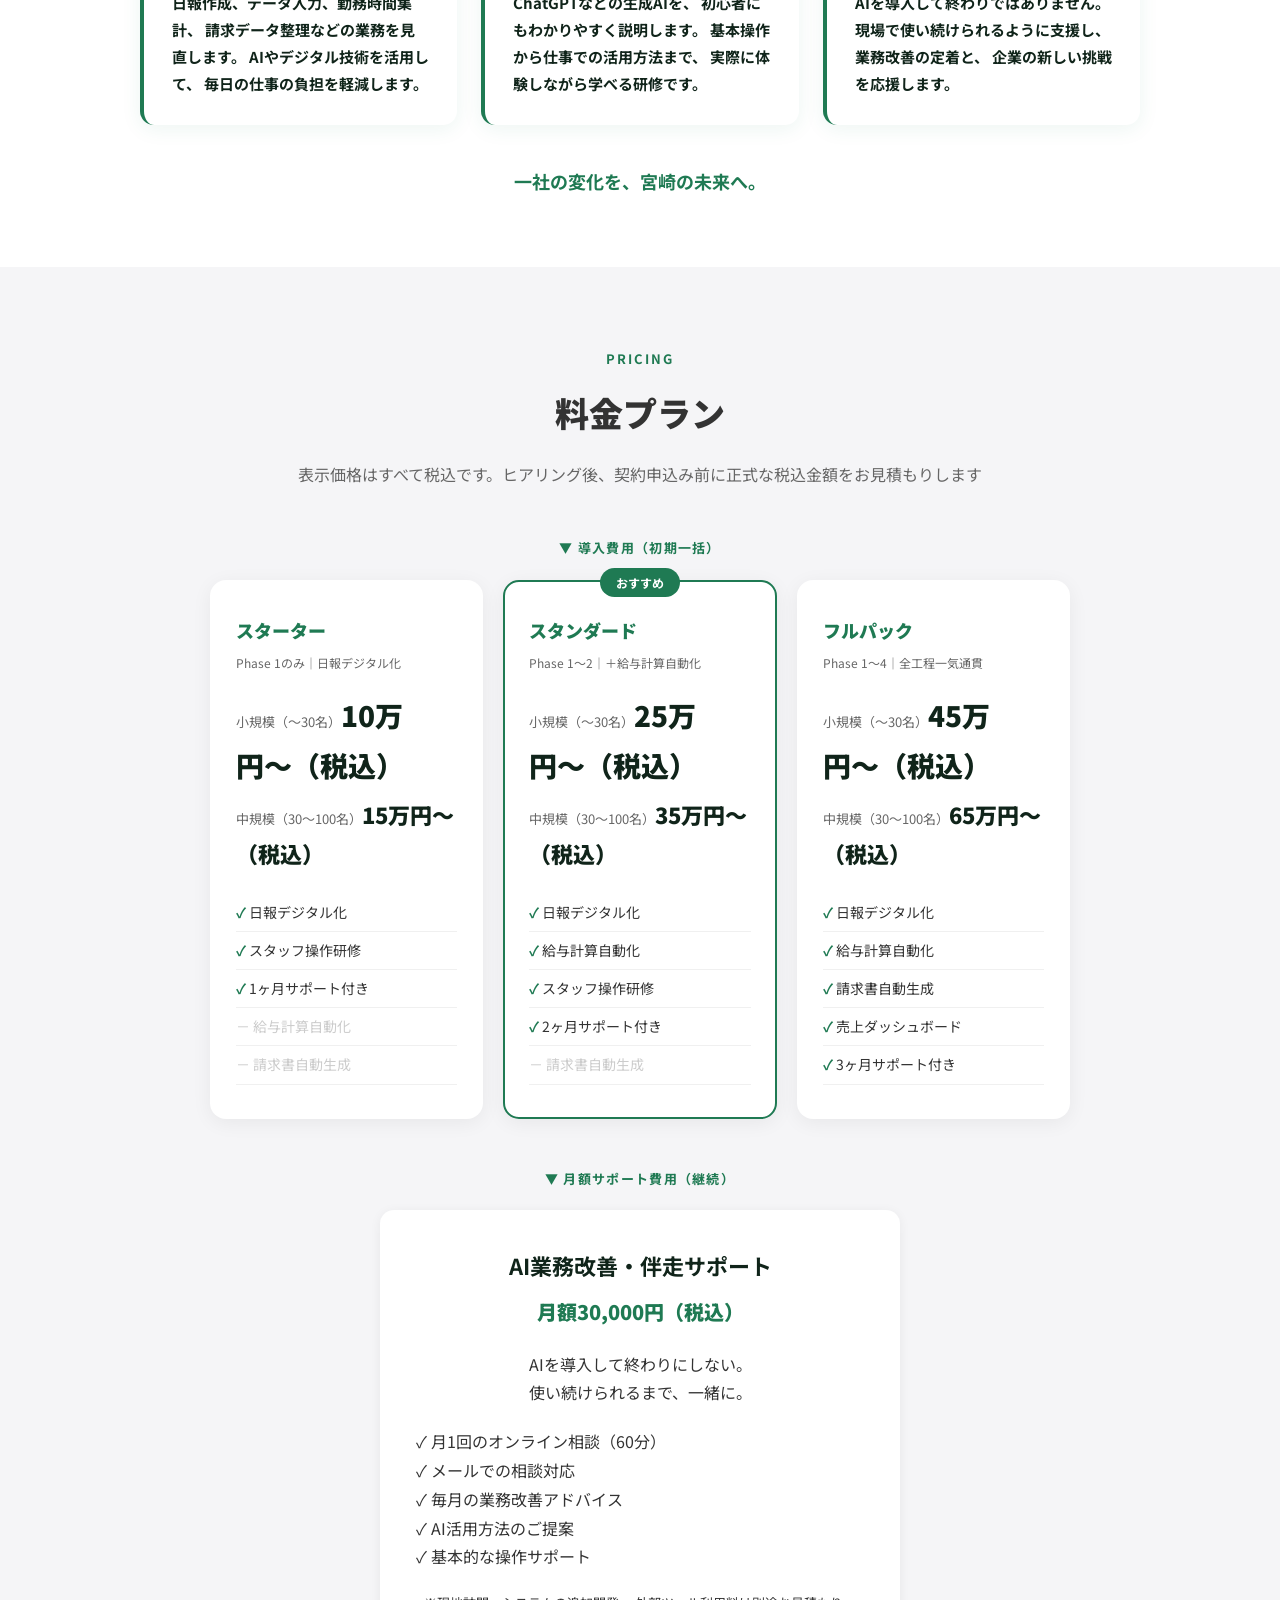
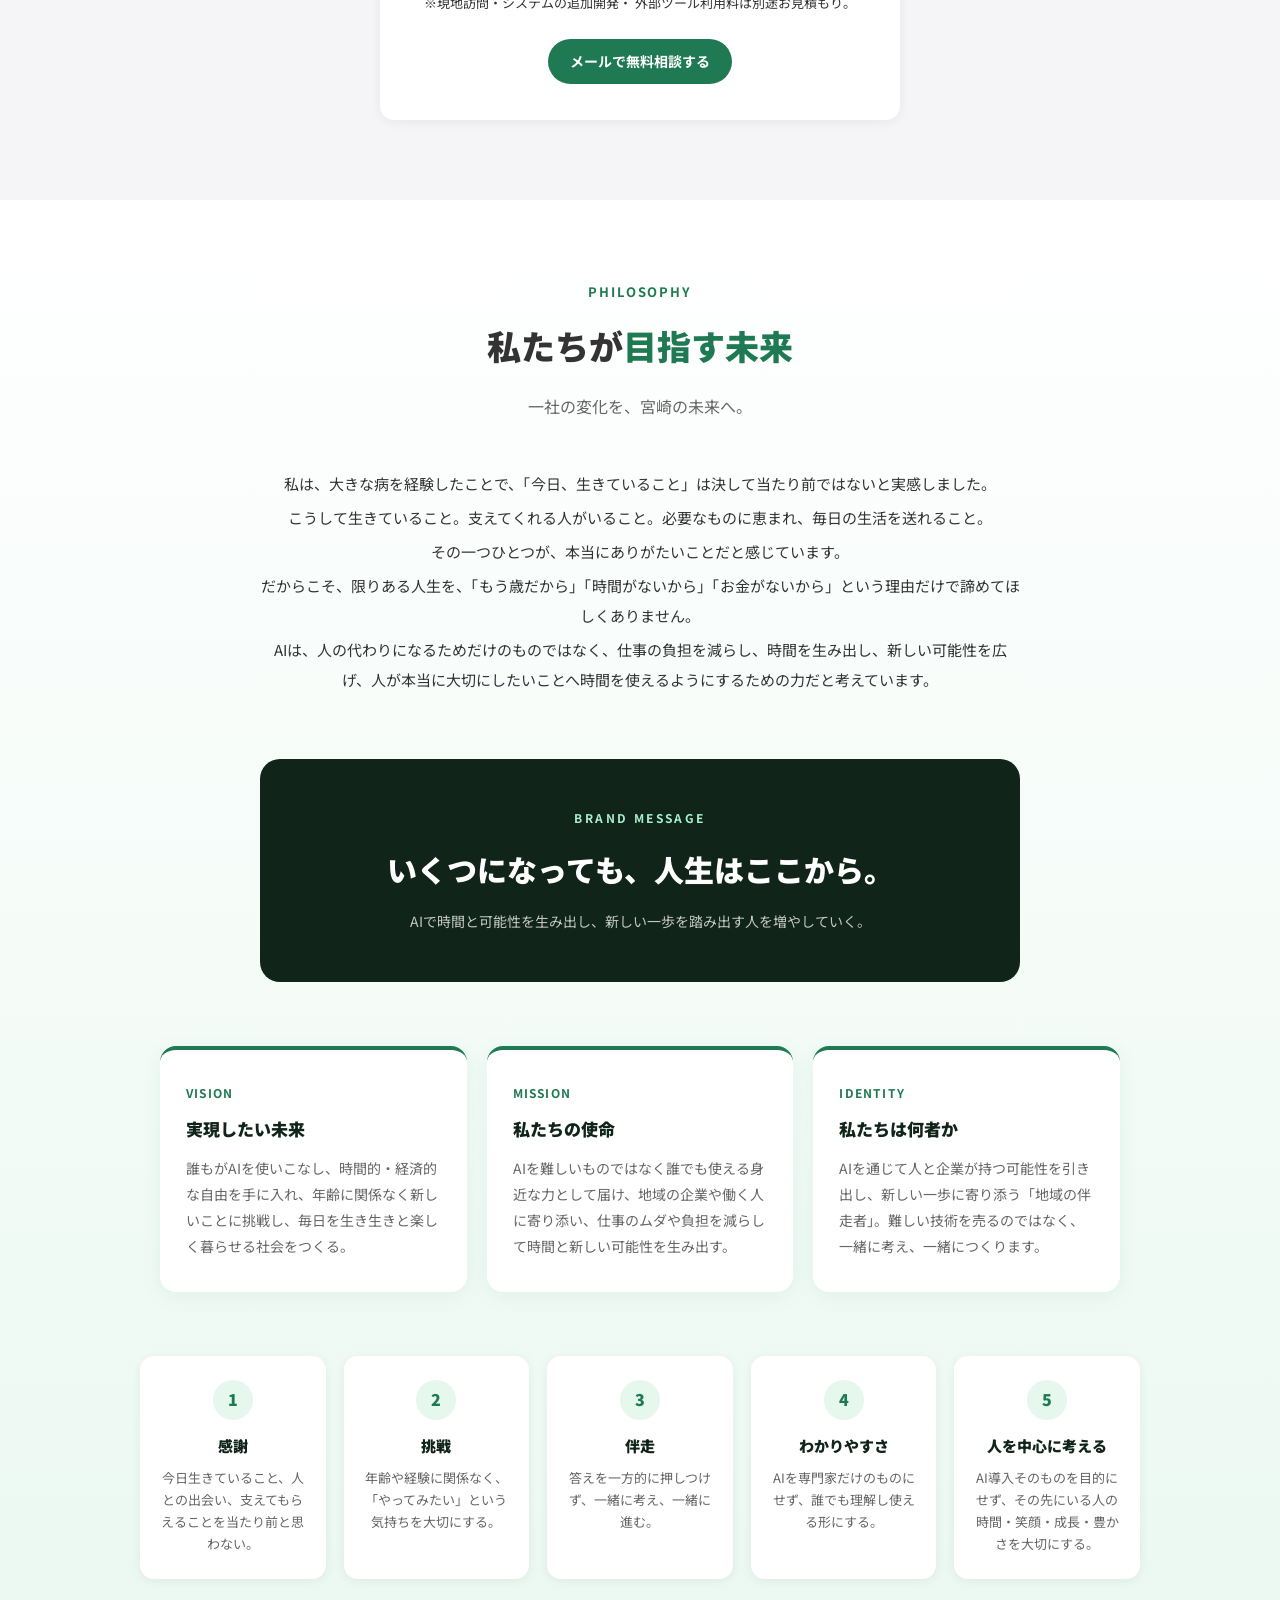
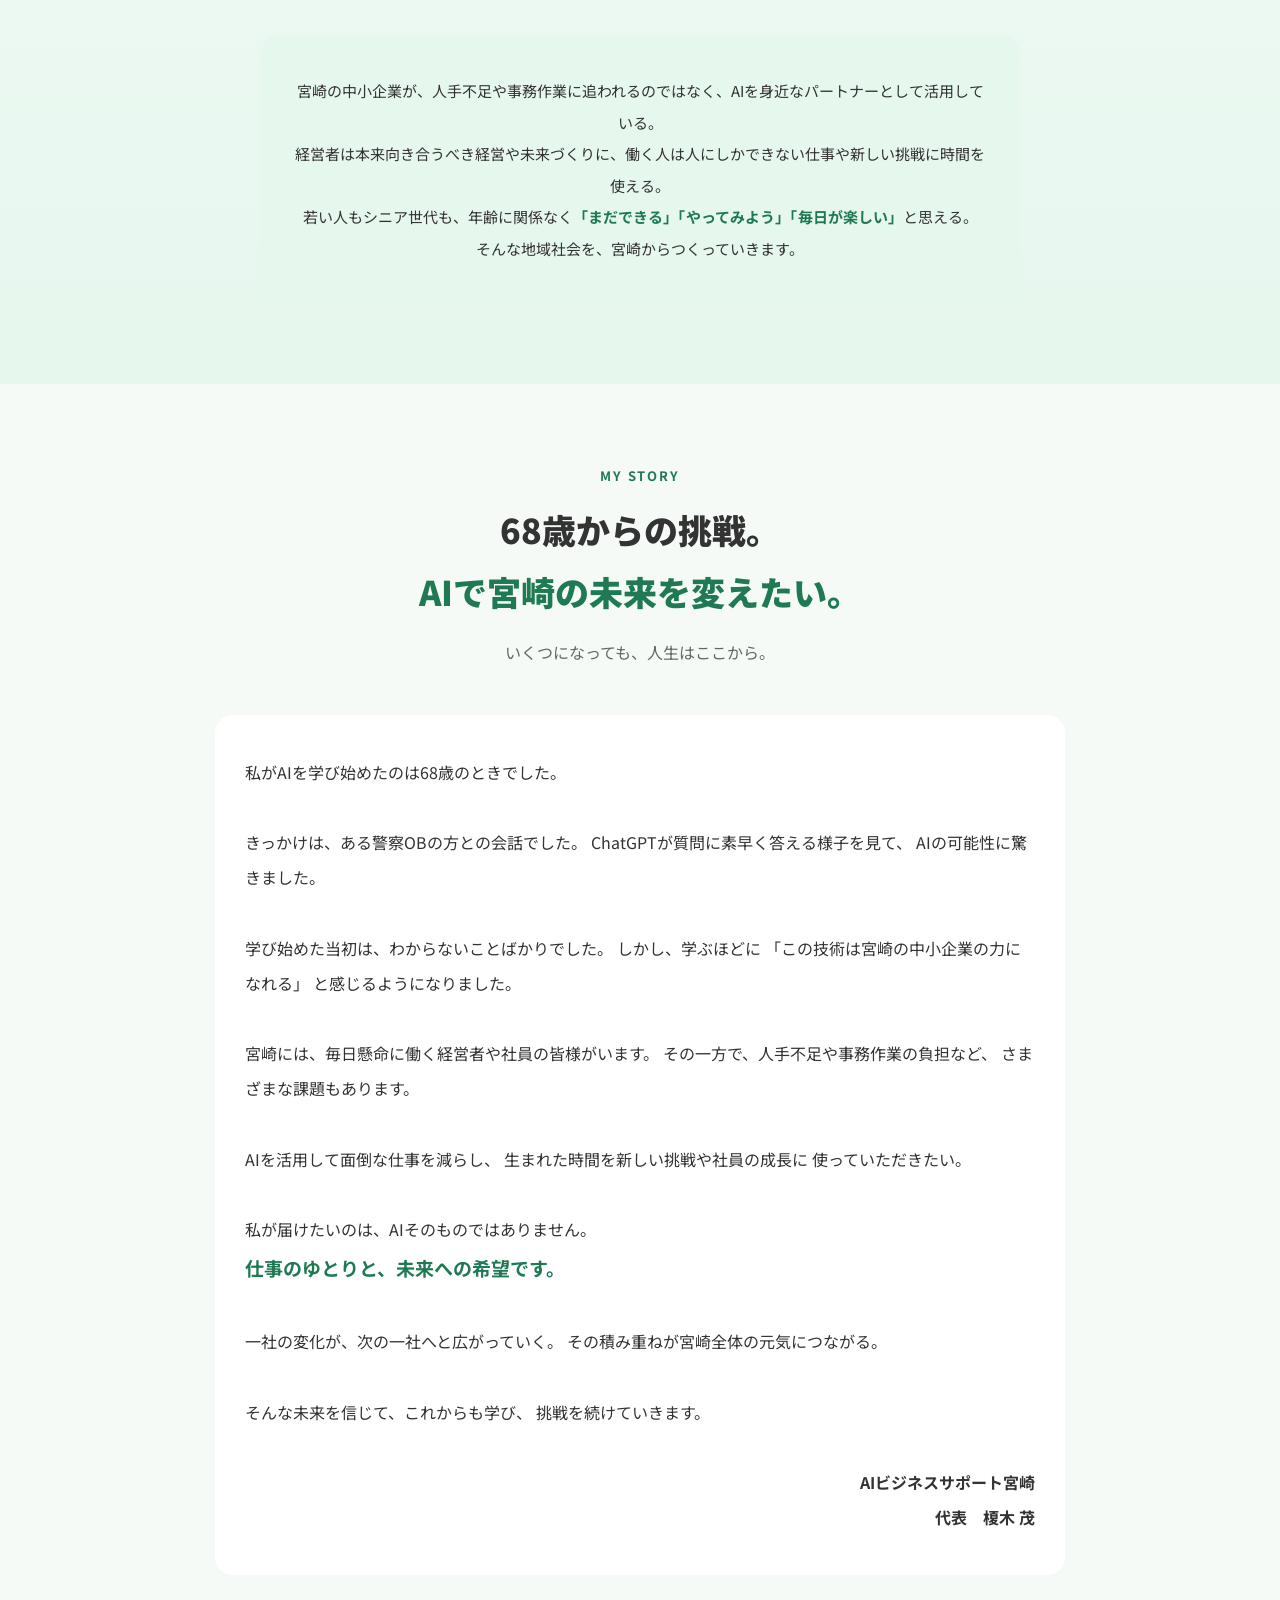
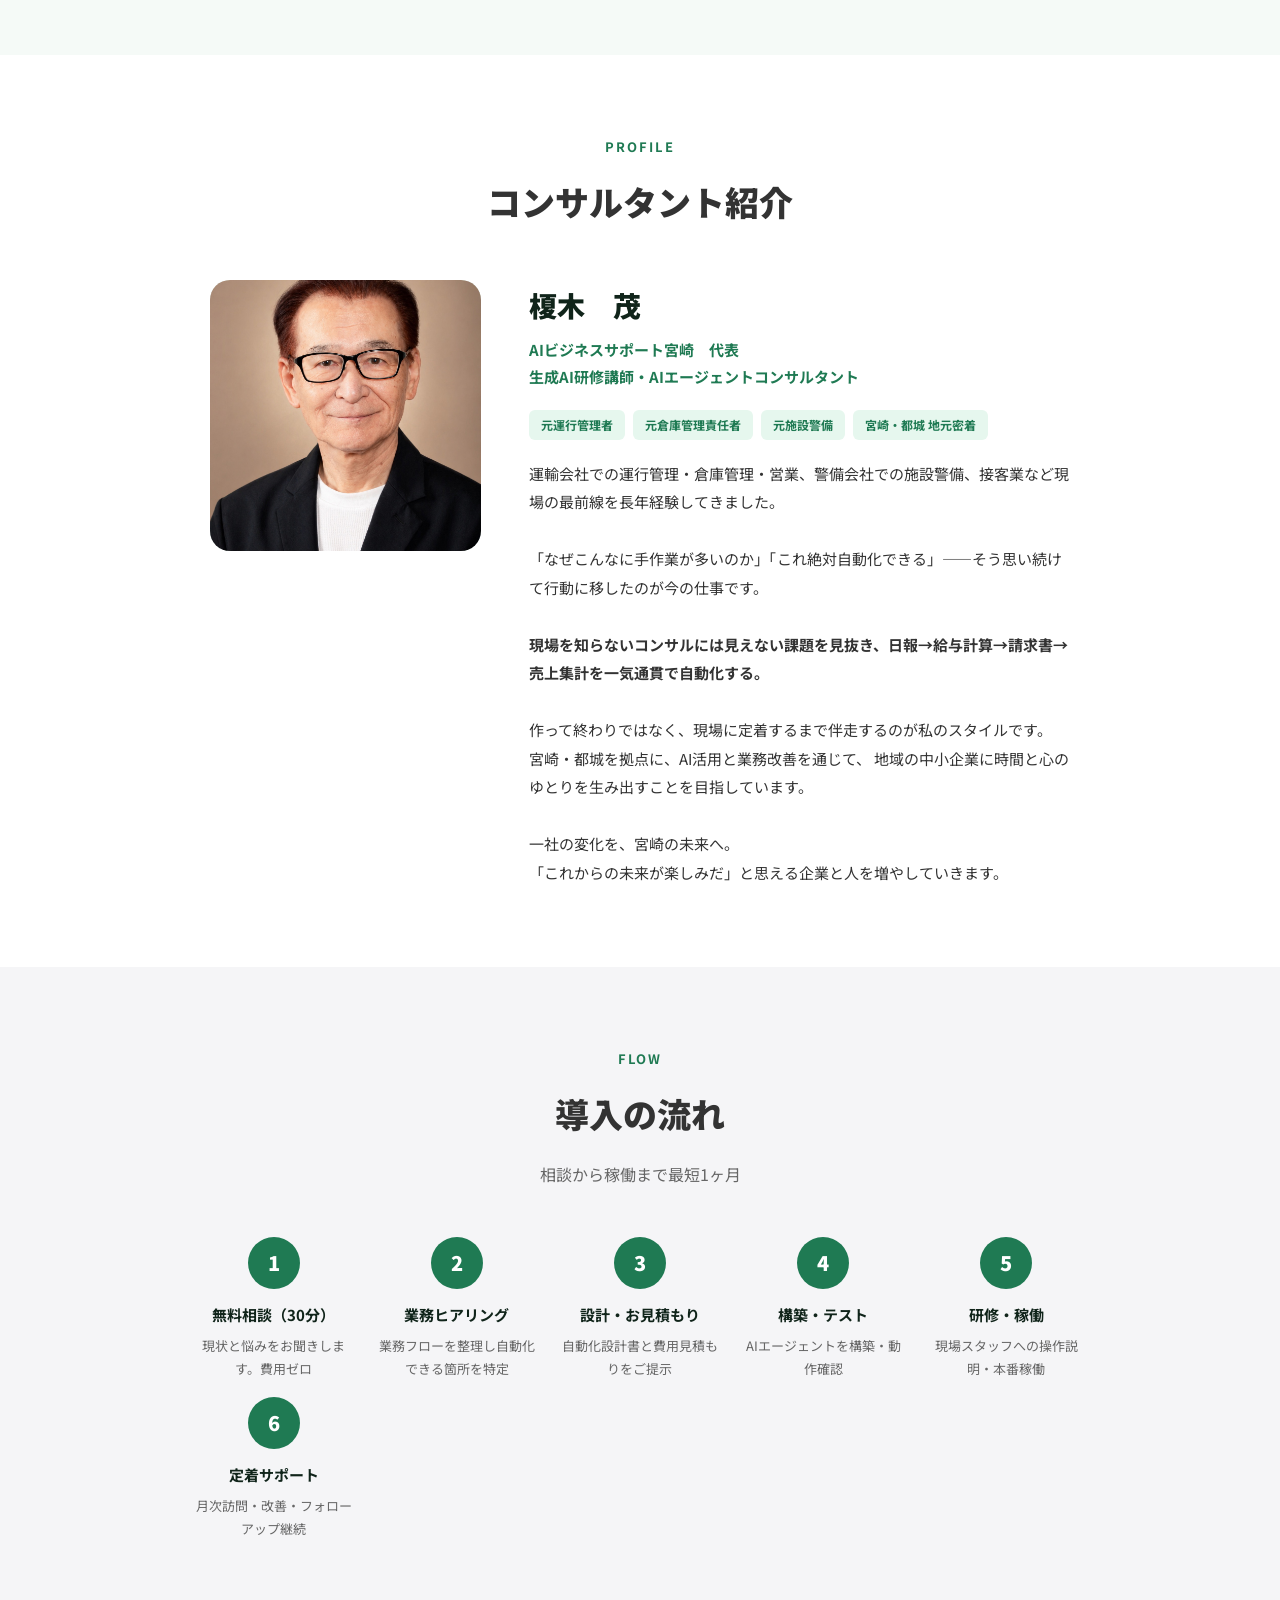
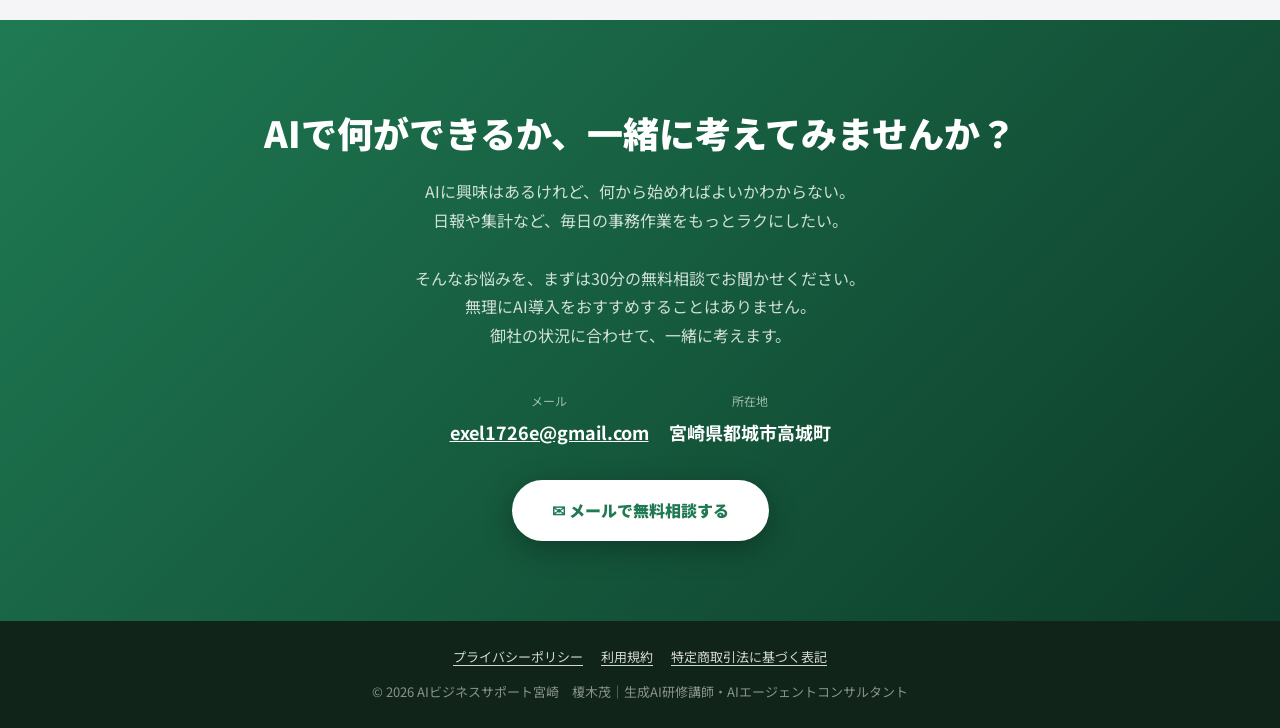
==== commit af4dc315: "問い合わせ窓口をメールのみに変更 - LINEの相談ボタン・スマホ追従バーのLINEリンクを削除 - 無料相談の導線をメールに統一 - 特定商取引法表記の案内文からLINEを削除  Co-Author" ====
--- a/index.html
+++ b/index.html
@@ -337,7 +337,7 @@
     <span class="hero-badge">初回相談 無料</span>
   </div>
   <div class="hero-btns">
-    <a href="https://lin.ee/9jEZJOS" class="btn-secondary" style="background:#06C755;border-color:#06C755;">LINEで相談する</a>
+    <a href="mailto:exel1726e@gmail.com" class="btn-primary">✉ メールで無料相談する</a>
     <a href="#solution" class="btn-secondary">自動化の流れを見る</a>
   </div>
 </section>
@@ -594,7 +594,7 @@
 
     <p style="text-align:left;">
       ✓ 月1回のオンライン相談（60分）<br>
-      ✓ LINE・メールでの相談対応<br>
+      ✓ メールでの相談対応<br>
       ✓ 毎月の業務改善アドバイス<br>
       ✓ AI活用方法のご提案<br>
       ✓ 基本的な操作サポート
@@ -605,10 +605,10 @@
       外部ツール利用料は別途お見積もり。
     </p>
 
-    <a href="https://lin.ee/9jEZJOS"
+    <a href="mailto:exel1726e@gmail.com"
        class="nav-cta"
        style="display:inline-block;margin-top:24px;">
-      LINEで無料相談する
+      メールで無料相談する
     </a>
 
   </div>
@@ -877,12 +877,7 @@
     </div>
   </div>
   <div class="hero-btns" style="justify-content:center;">
-    <a href="https://lin.ee/9jEZJOS"
-   class="btn-primary"
-   style="background:#06C755;color:white;">
-   💬 LINEで無料相談する
-</a>
-    <a href="mailto:exel1726e@gmail.com" class="btn-secondary">メールで相談する（無料）</a>
+    <a href="mailto:exel1726e@gmail.com" class="btn-primary">✉ メールで無料相談する</a>
   </div>
 </section>
 
@@ -897,8 +892,7 @@
 
 <!-- スマホ用 追従フッターバー -->
 <div class="mobile-bar">
-  <a href="mailto:exel1726e@gmail.com" class="bar-call">✉ メールで相談</a>
-  <a href="https://lin.ee/9jEZJOS" class="bar-line">LINEで相談</a>
+  <a href="mailto:exel1726e@gmail.com" class="bar-call">✉ メールで無料相談</a>
 </div>
 
 </body>
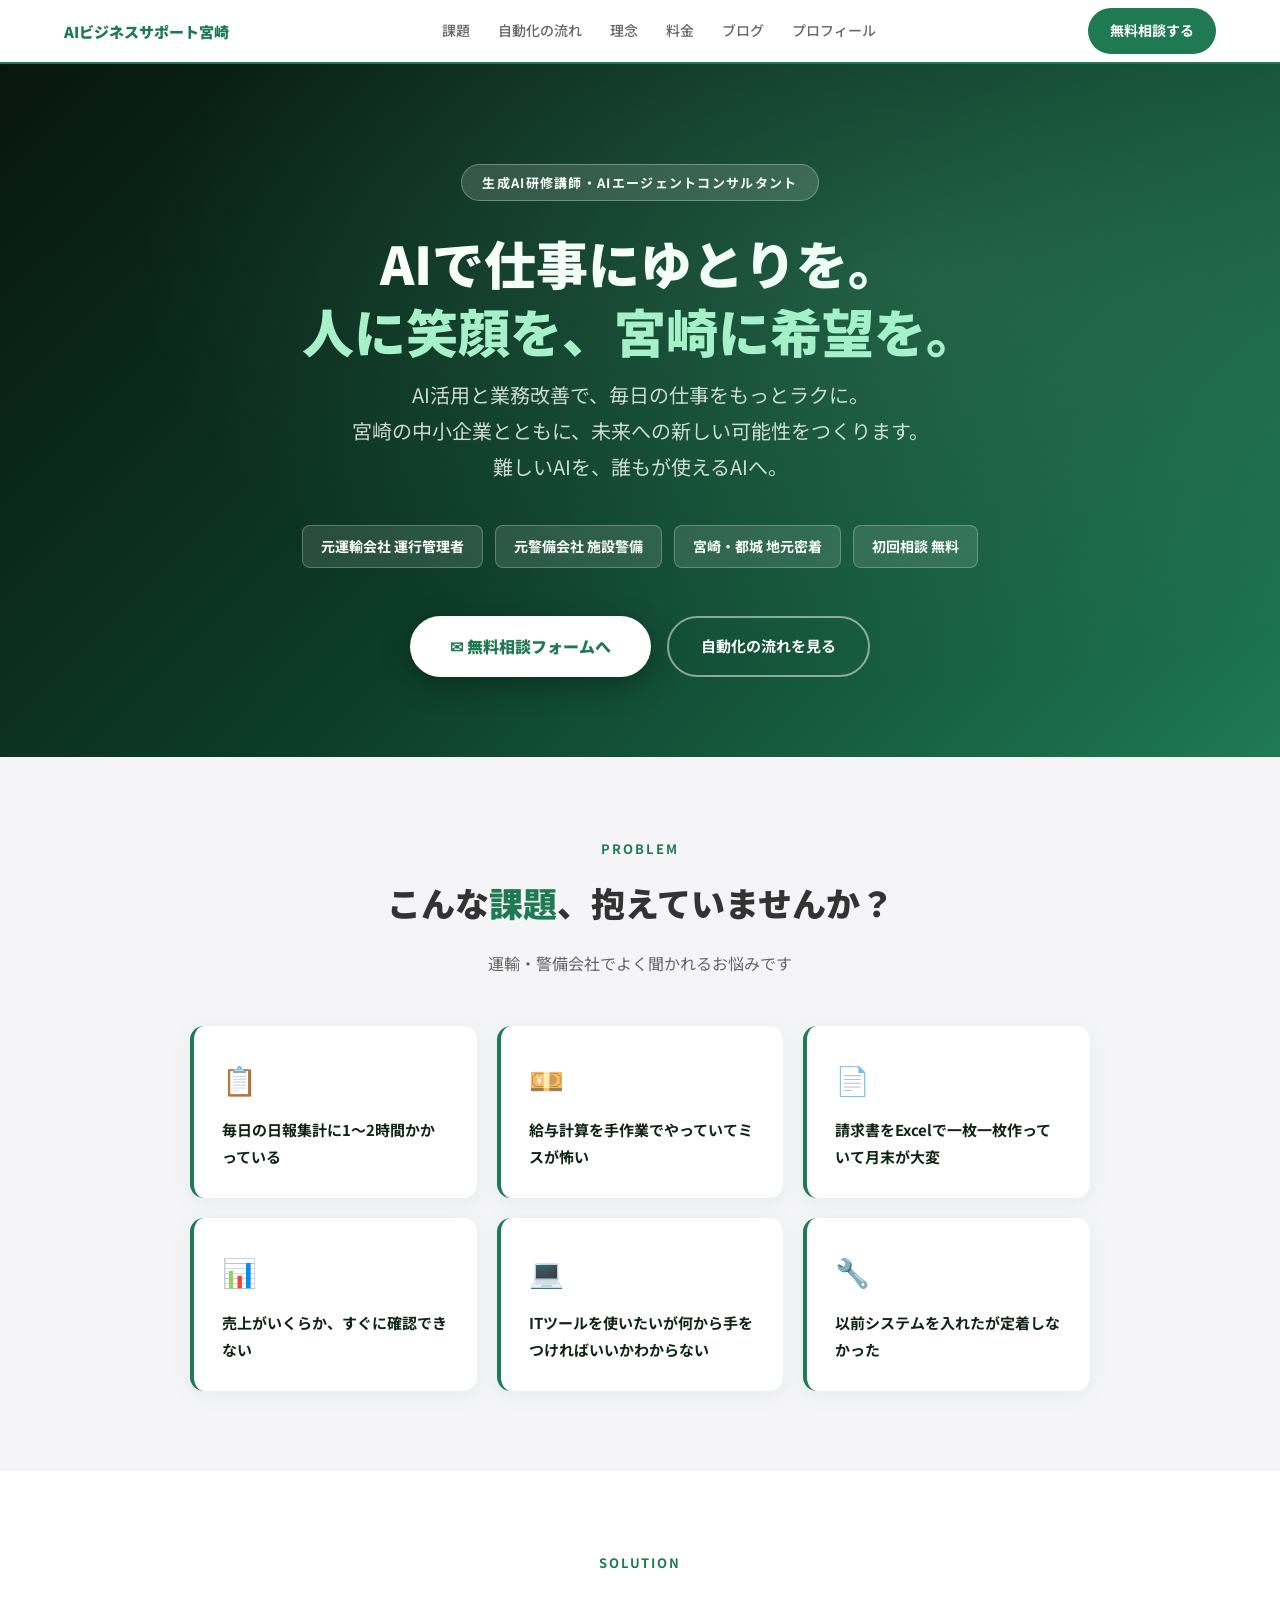
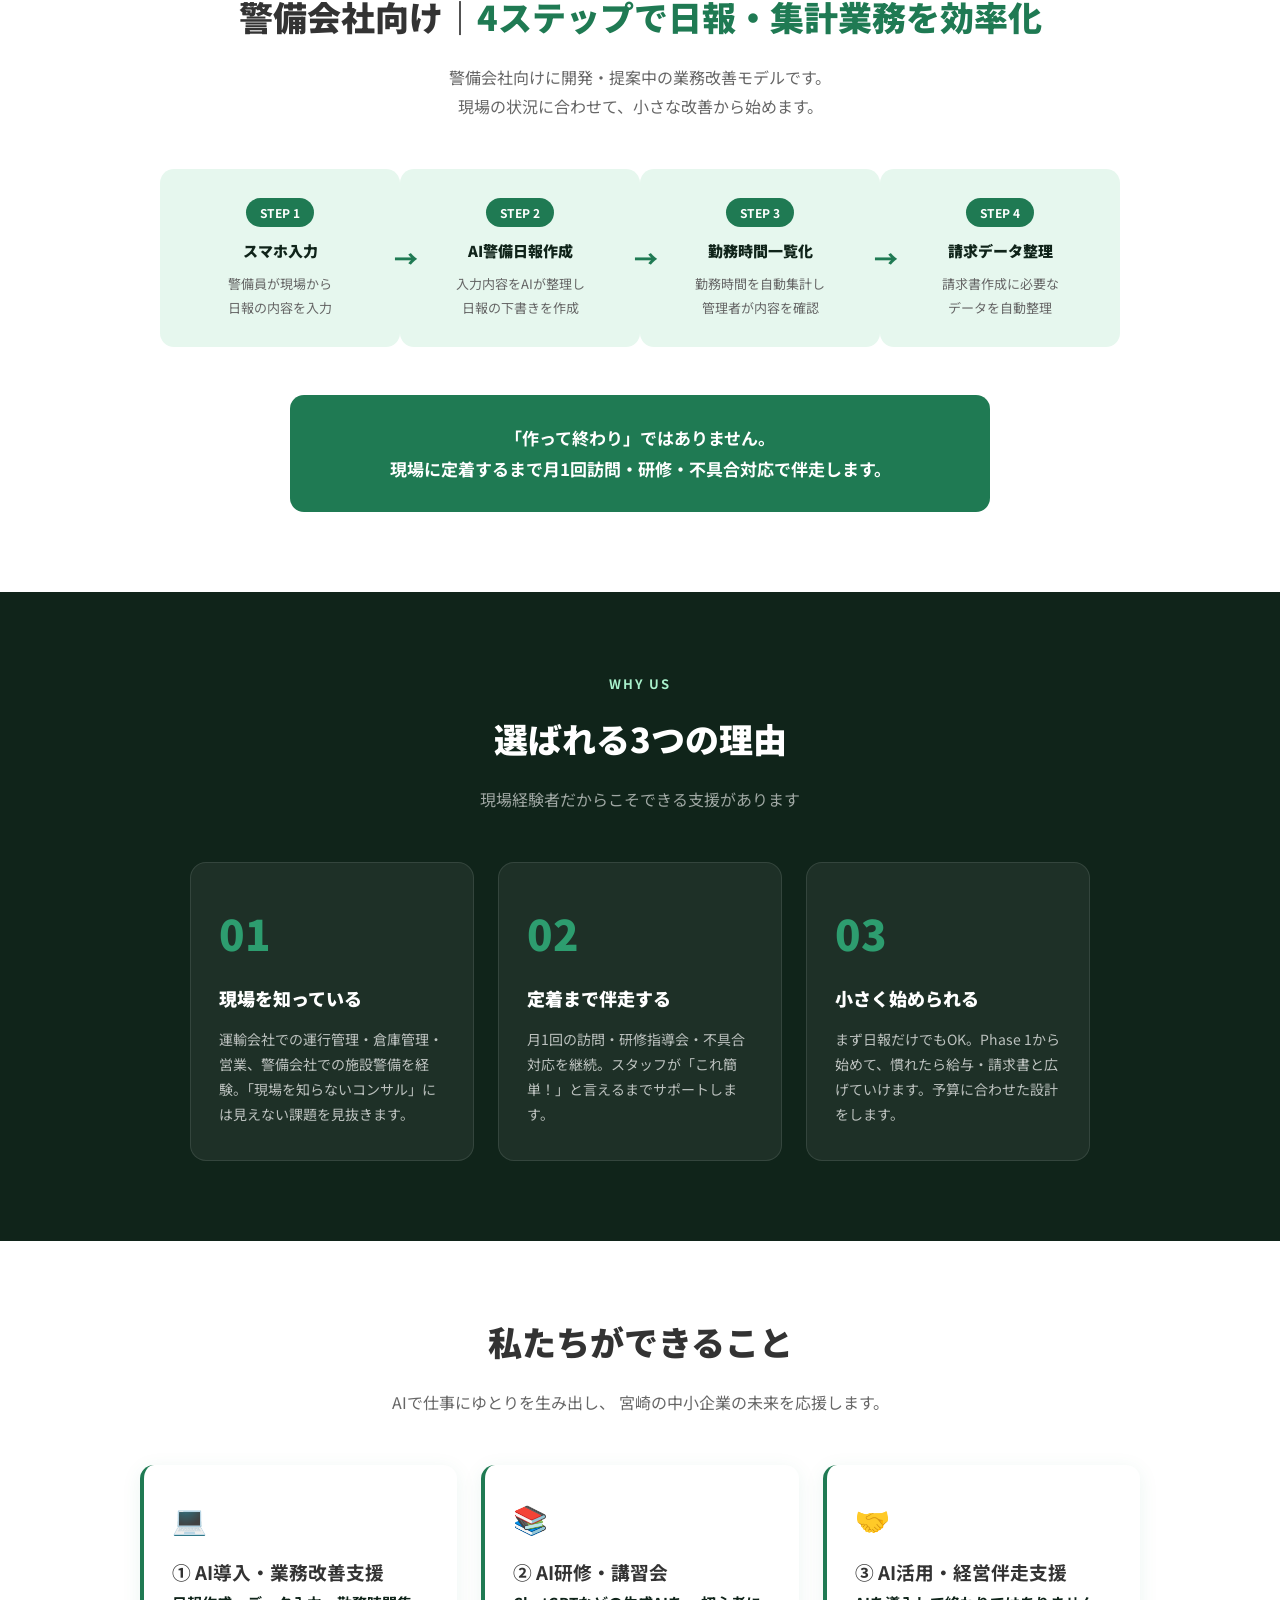
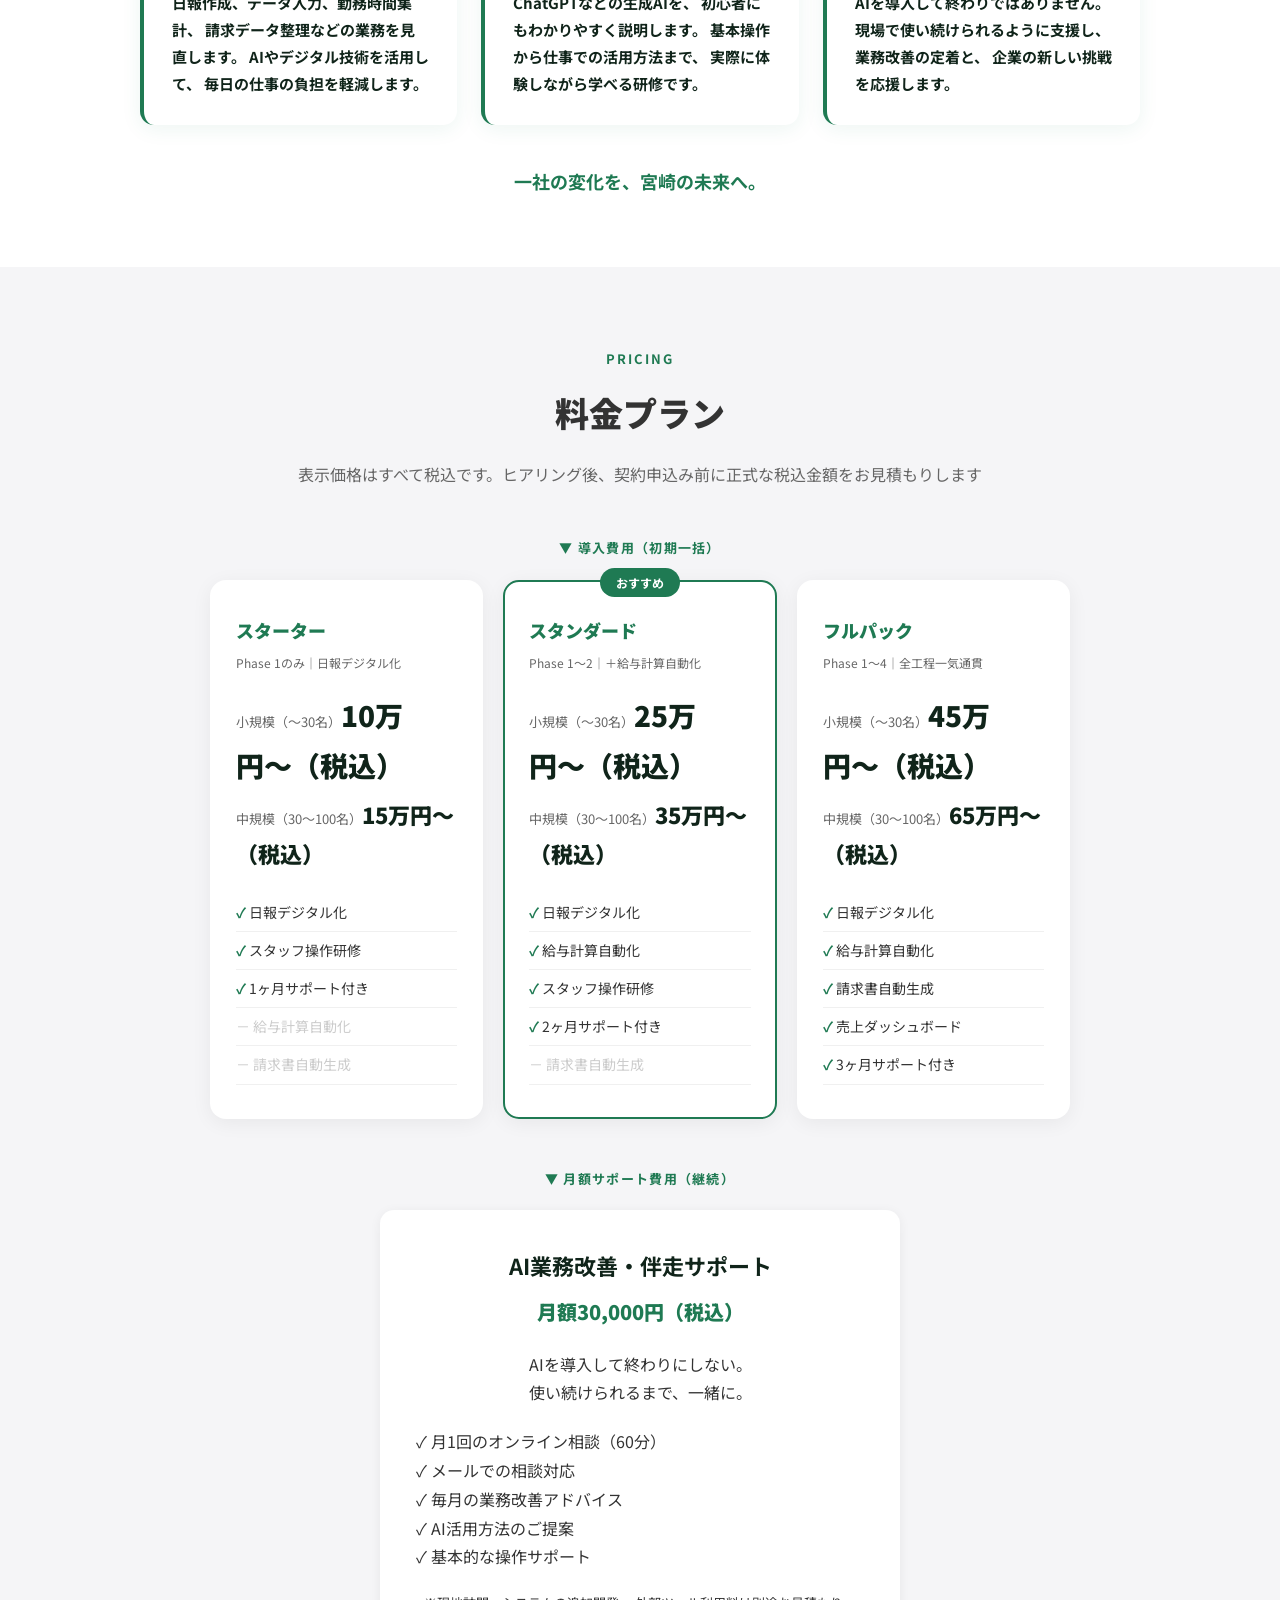
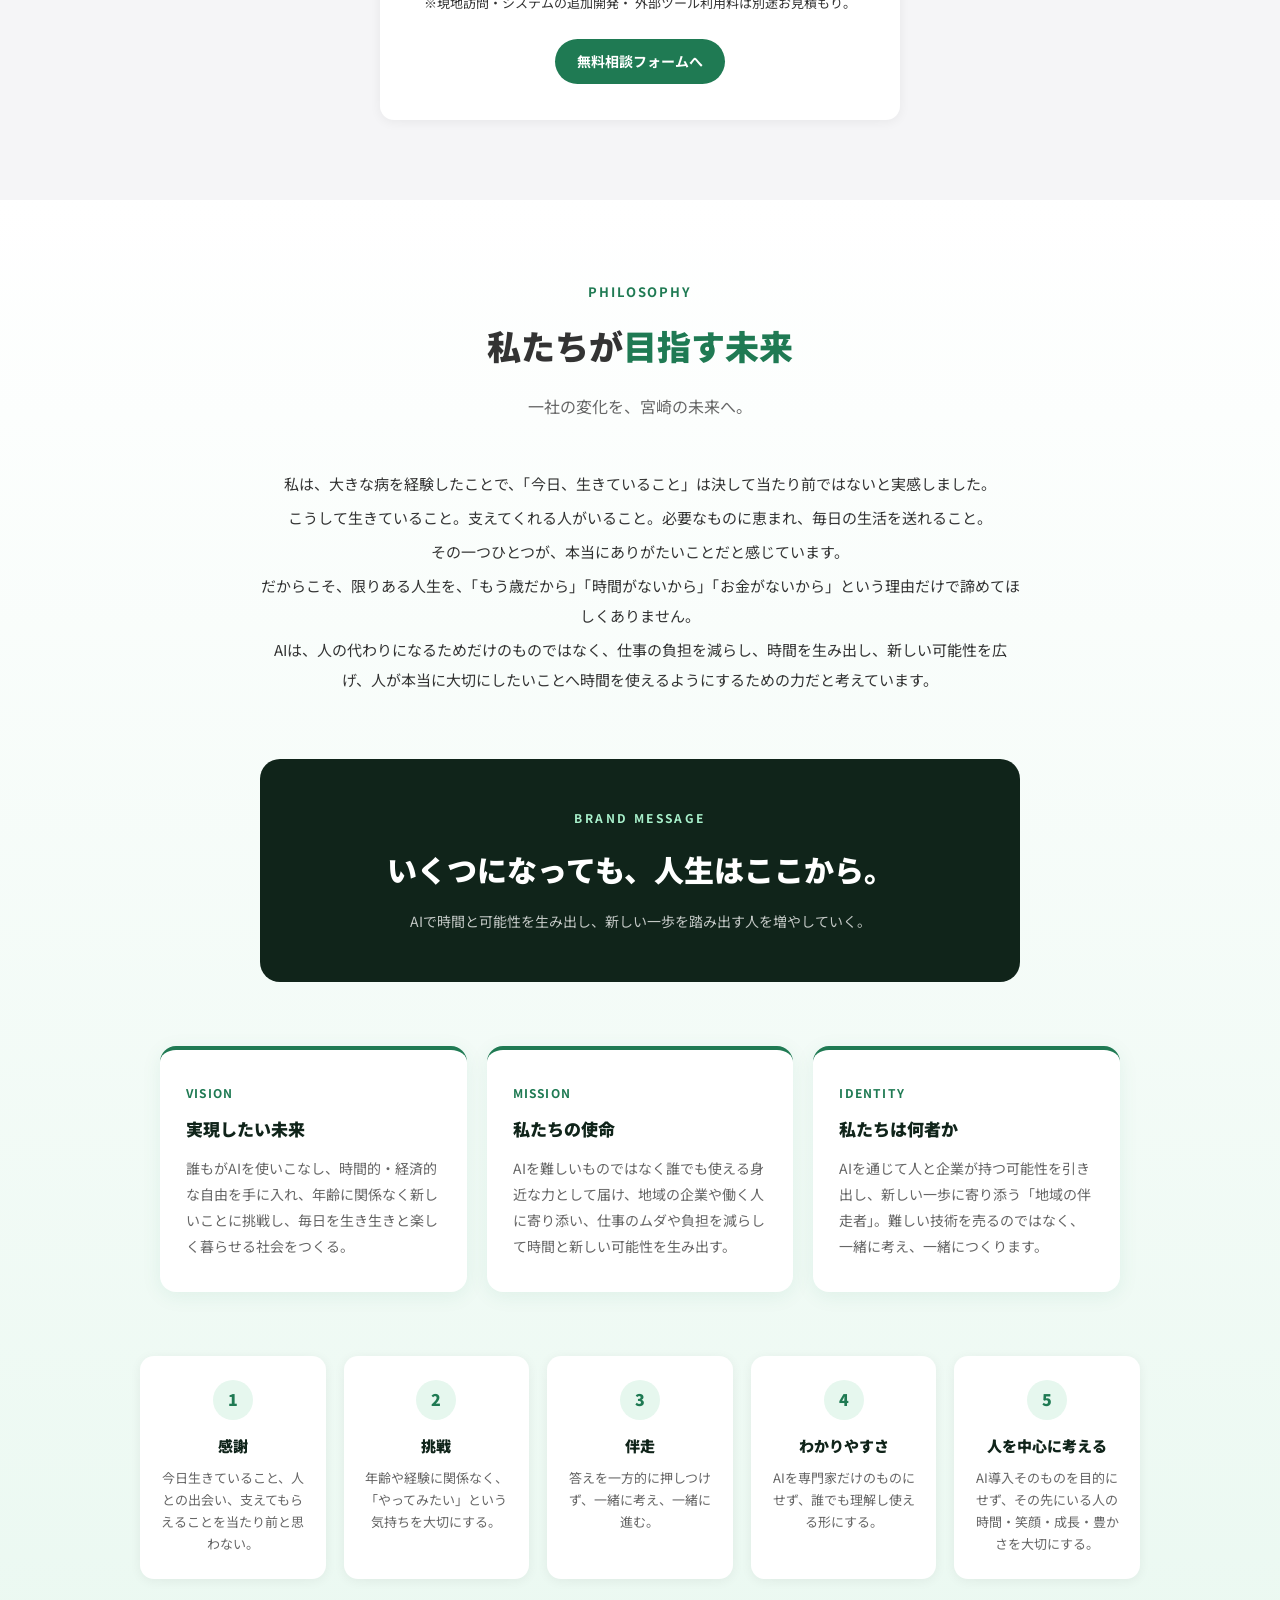
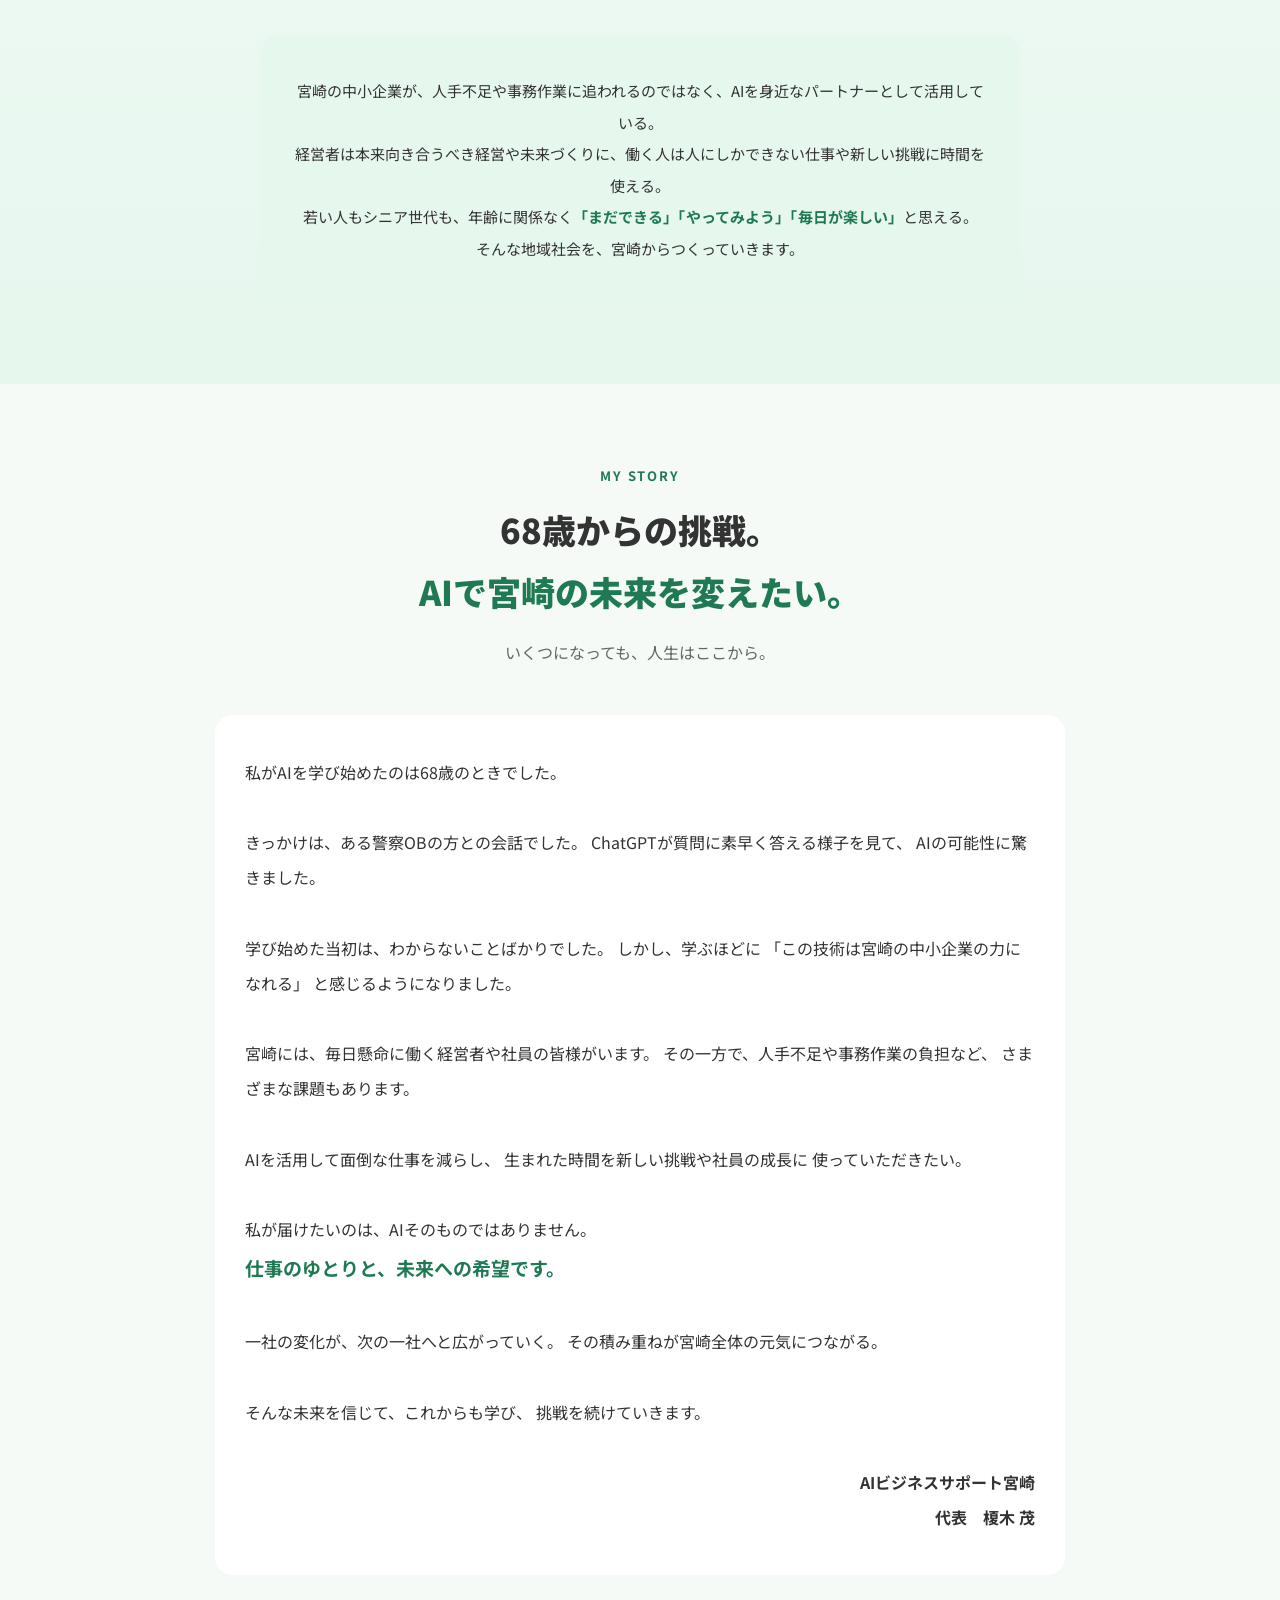
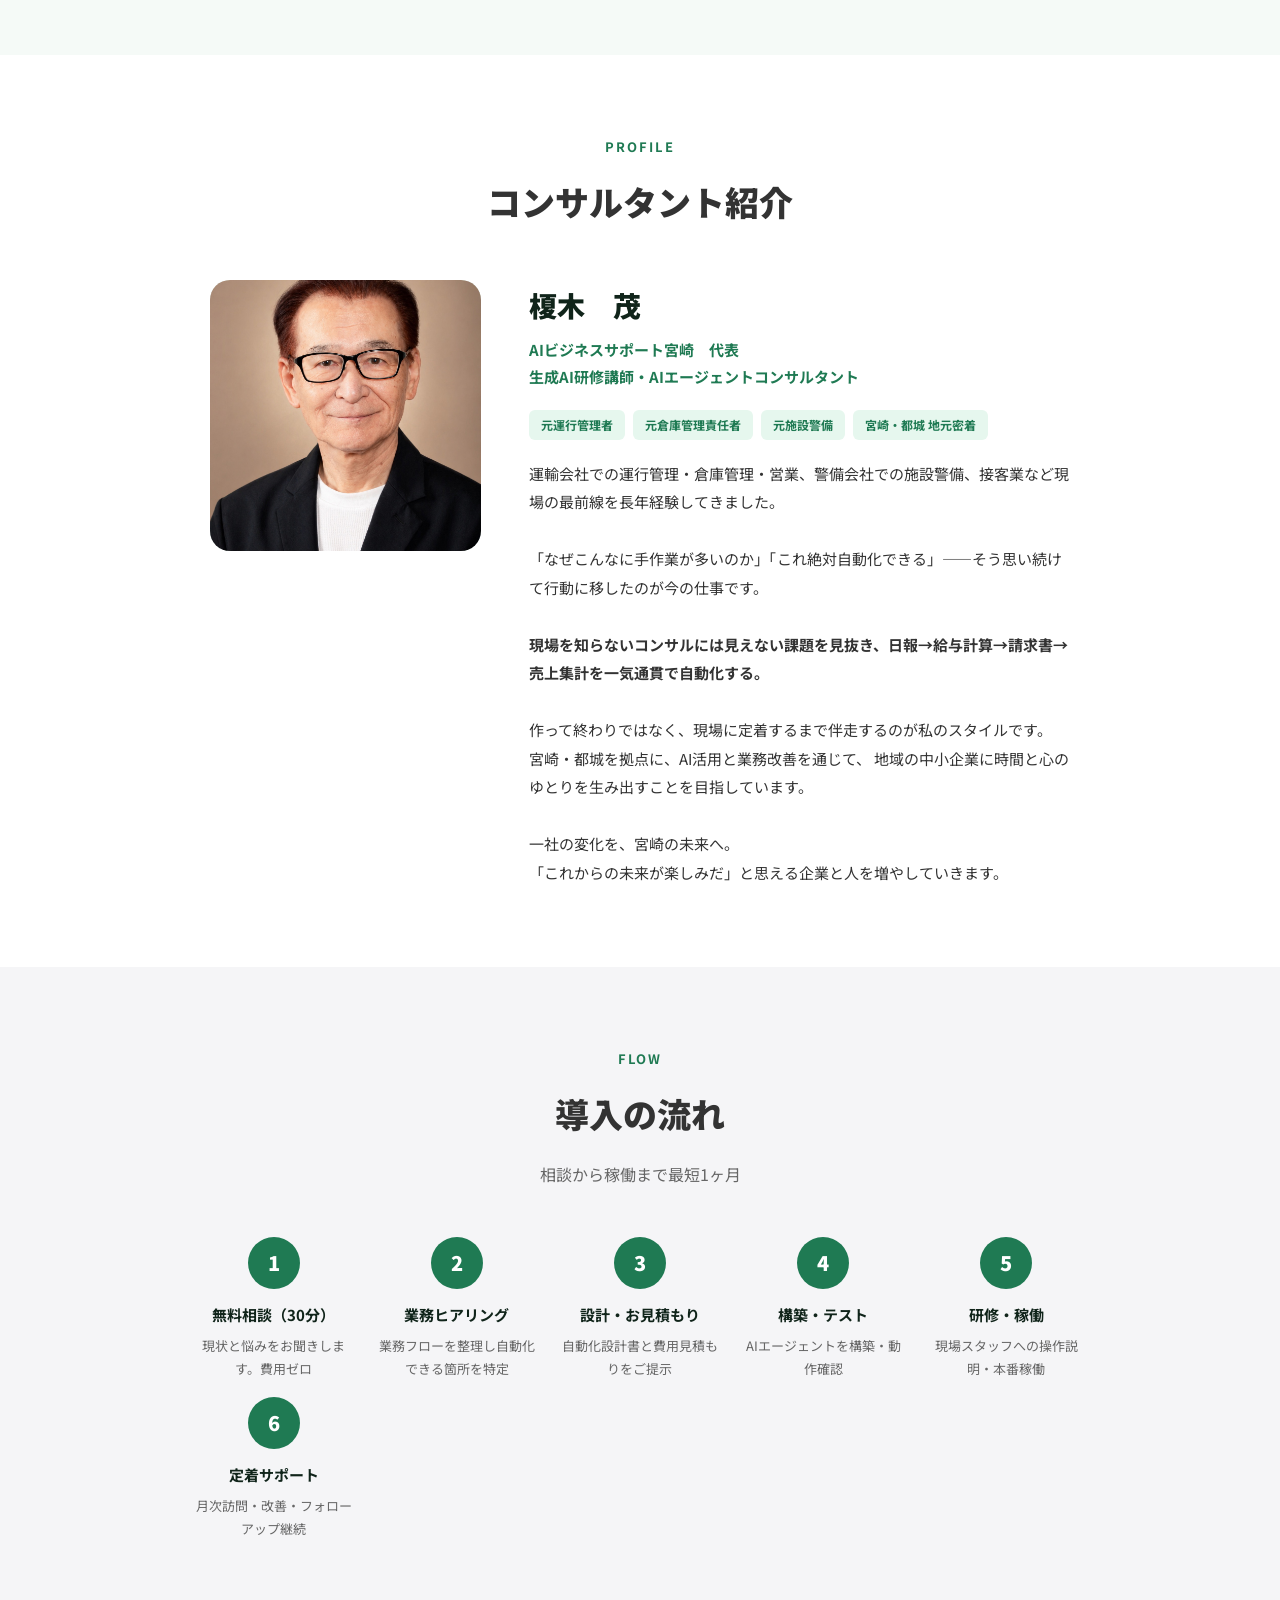
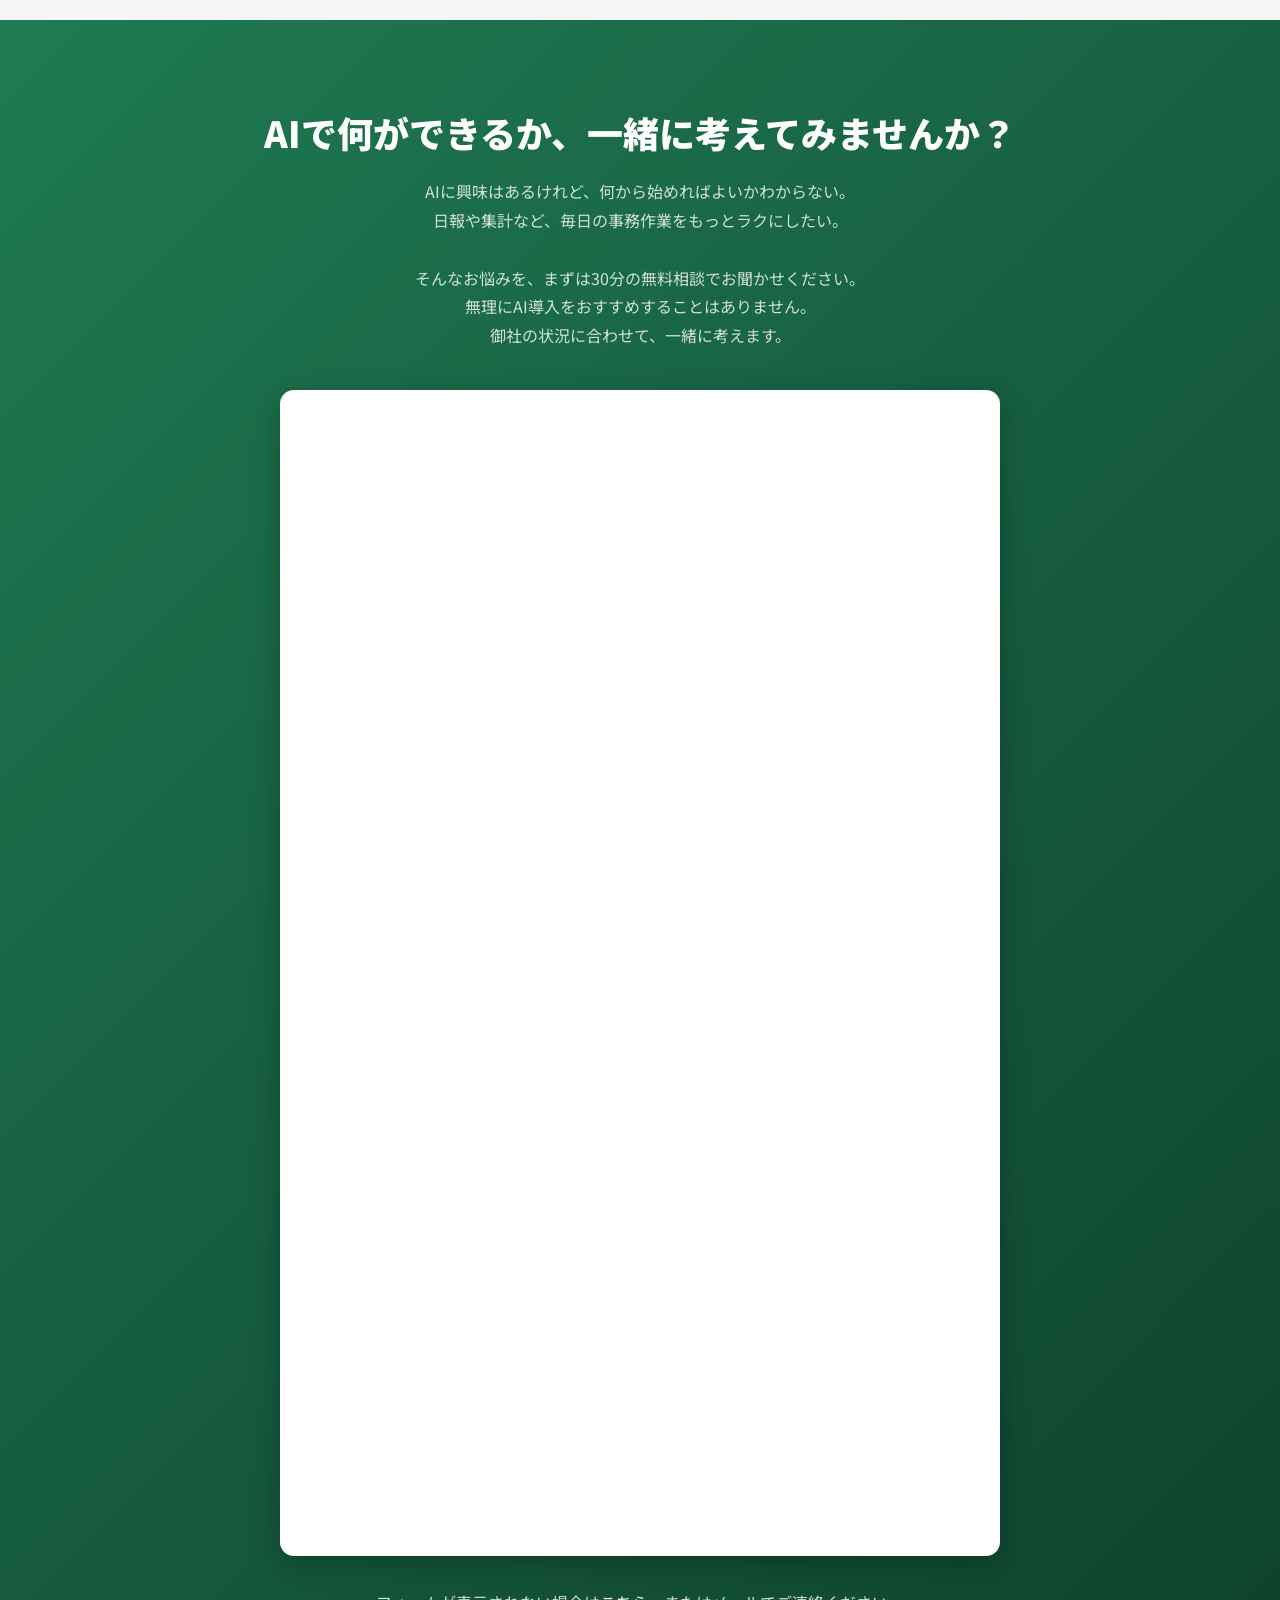
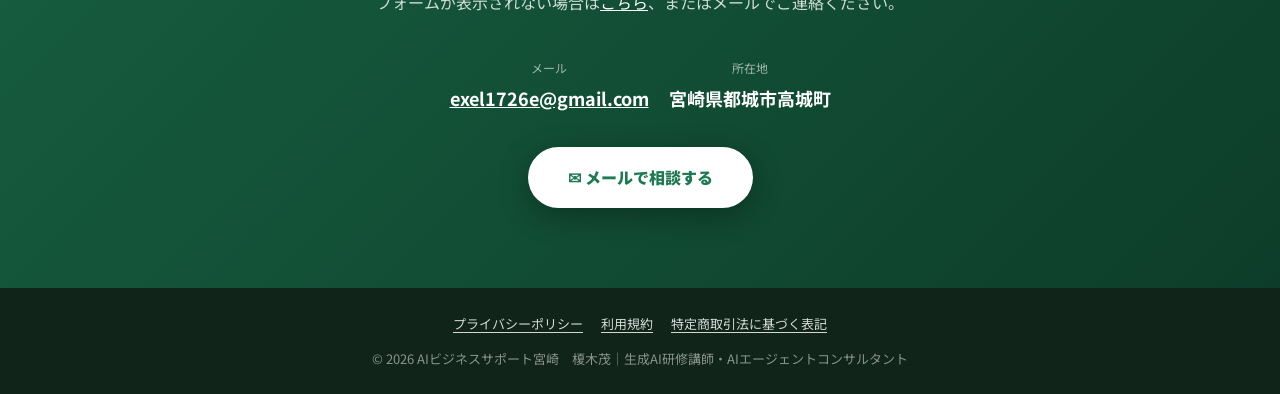
==== commit 09a5835e: "Googleフォームの問い合わせフォームを追加 - 問い合わせ欄にフォームを埋め込み、各相談ボタンの遷移先をフォームに変更 - プライバシーポリシーの取得経路にGoogleフォームを追記  Co-Au" ====
--- a/index.html
+++ b/index.html
@@ -266,6 +266,10 @@
     }
     .cta h2 { font-size: clamp(22px, 4vw, 36px); font-weight: 900; margin-bottom: 12px; }
     .cta p { font-size: 16px; color: rgba(255,255,255,.8); margin-bottom: 40px; }
+    .cta-form { max-width: 720px; margin: 0 auto 32px; background: #fff; border-radius: 14px; padding: 8px; box-shadow: 0 8px 30px rgba(0,0,0,.25); }
+    .cta-form iframe { display: block; width: 100%; height: 1150px; border: 0; border-radius: 10px; }
+    .cta-form-note { font-size: 13px; color: rgba(255,255,255,.75); margin-bottom: 20px; }
+    @media (max-width: 600px) { .cta-form iframe { height: 1350px; } }
     .cta-contact { display: flex; gap: 20px; justify-content: center; flex-wrap: wrap; margin-bottom: 32px; }
     .cta-item { display: flex; flex-direction: column; align-items: center; gap: 4px; }
     .cta-item .label { font-size: 12px; color: rgba(255,255,255,.6); }
@@ -337,7 +341,7 @@
     <span class="hero-badge">初回相談 無料</span>
   </div>
   <div class="hero-btns">
-    <a href="mailto:exel1726e@gmail.com" class="btn-primary">✉ メールで無料相談する</a>
+    <a href="#cta" class="btn-primary">✉ 無料相談フォームへ</a>
     <a href="#solution" class="btn-secondary">自動化の流れを見る</a>
   </div>
 </section>
@@ -605,10 +609,10 @@
       外部ツール利用料は別途お見積もり。
     </p>
 
-    <a href="mailto:exel1726e@gmail.com"
+    <a href="#cta"
        class="nav-cta"
        style="display:inline-block;margin-top:24px;">
-      メールで無料相談する
+      無料相談フォームへ
     </a>
 
   </div>
@@ -866,6 +870,10 @@
 無理にAI導入をおすすめすることはありません。<br>
 御社の状況に合わせて、一緒に考えます。
 </p>
+  <div class="cta-form">
+    <iframe src="https://docs.google.com/forms/d/e/1FAIpQLSe6BjpZp6DzUBGj6Lb1-5KpH3YgNRfsva_UQoz9iaIuM8VPwg/viewform?embedded=true" title="無料相談のお申し込みフォーム" loading="lazy">読み込んでいます…</iframe>
+  </div>
+  <p class="cta-form-note">フォームが表示されない場合は<a href="https://docs.google.com/forms/d/e/1FAIpQLSe6BjpZp6DzUBGj6Lb1-5KpH3YgNRfsva_UQoz9iaIuM8VPwg/viewform" target="_blank" rel="noopener" style="color:#fff;text-decoration:underline;">こちら</a>、またはメールでご連絡ください。</p>
   <div class="cta-contact">
     <div class="cta-item">
       <span class="label">メール</span>
@@ -877,7 +885,7 @@
     </div>
   </div>
   <div class="hero-btns" style="justify-content:center;">
-    <a href="mailto:exel1726e@gmail.com" class="btn-primary">✉ メールで無料相談する</a>
+    <a href="mailto:exel1726e@gmail.com" class="btn-primary">✉ メールで相談する</a>
   </div>
 </section>
 
@@ -892,7 +900,7 @@
 
 <!-- スマホ用 追従フッターバー -->
 <div class="mobile-bar">
-  <a href="mailto:exel1726e@gmail.com" class="bar-call">✉ メールで無料相談</a>
+  <a href="#cta" class="bar-call">✉ 無料相談フォーム</a>
 </div>
 
 </body>
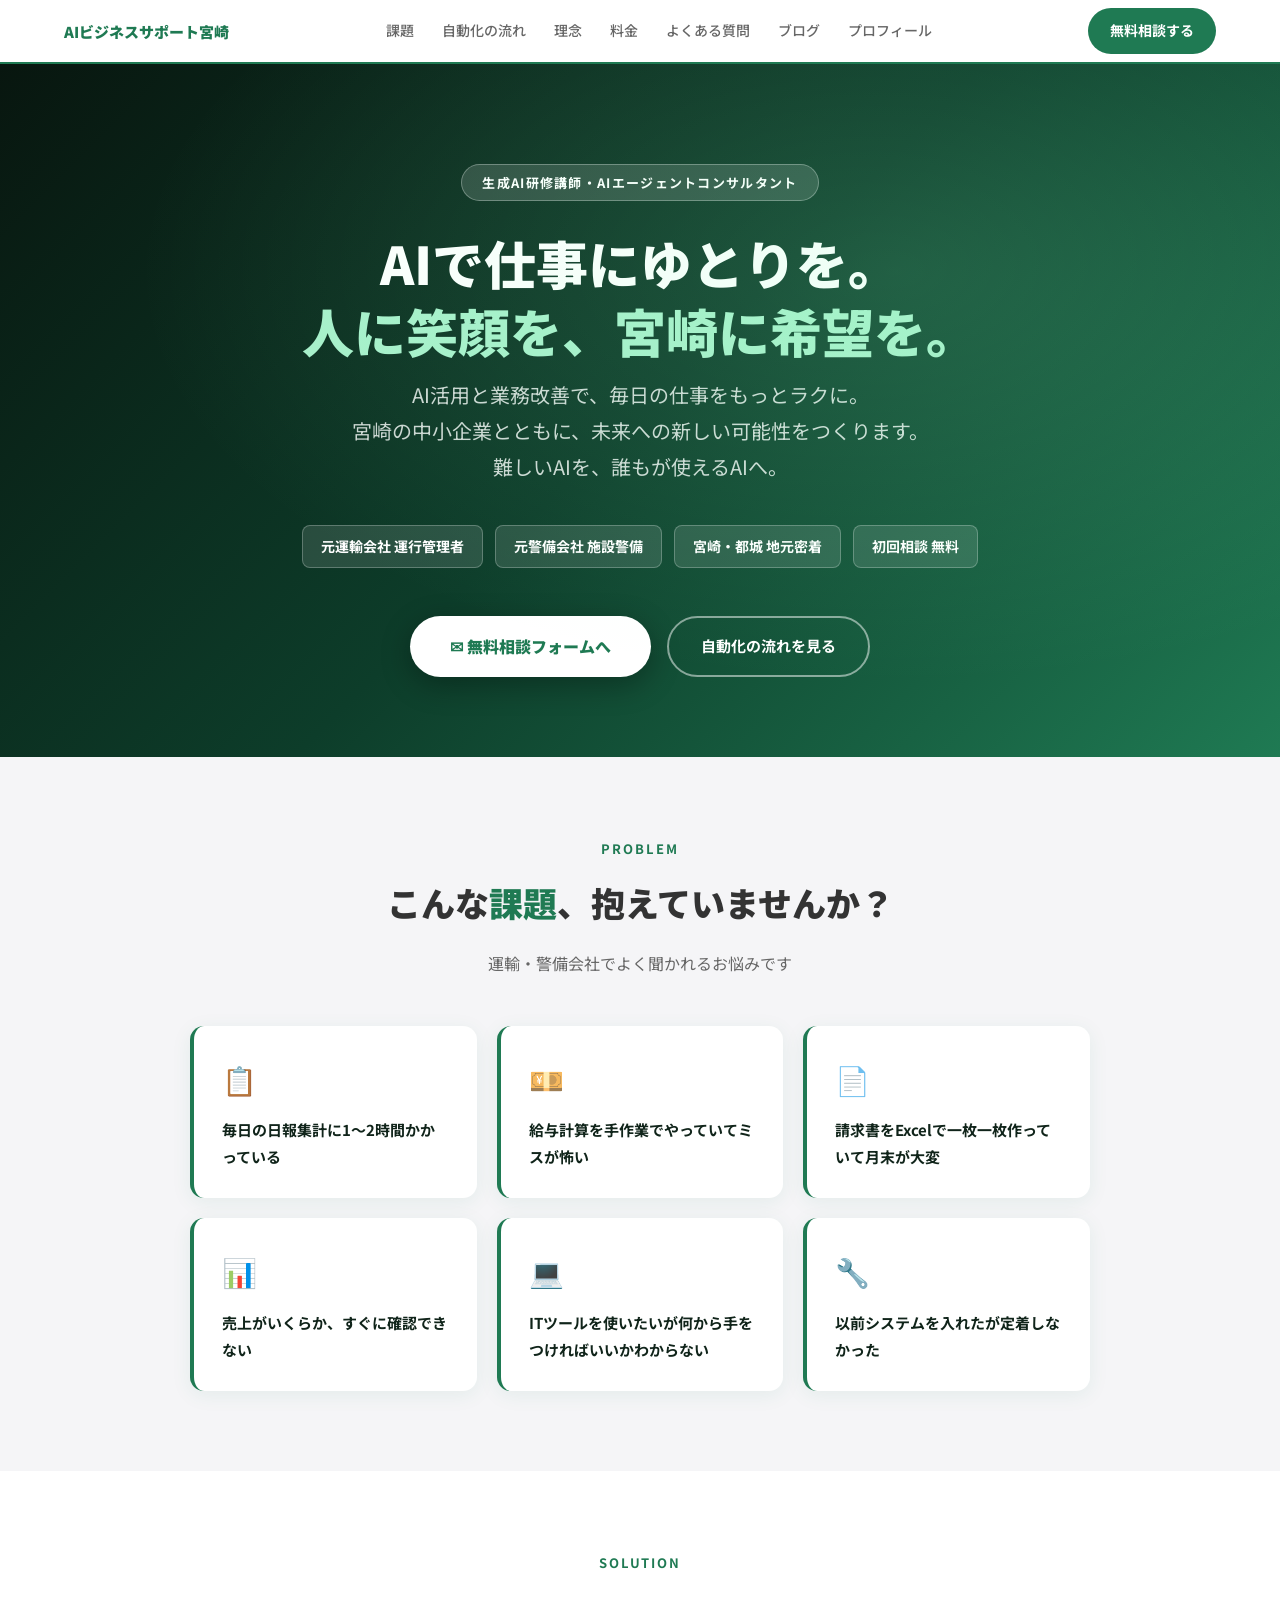
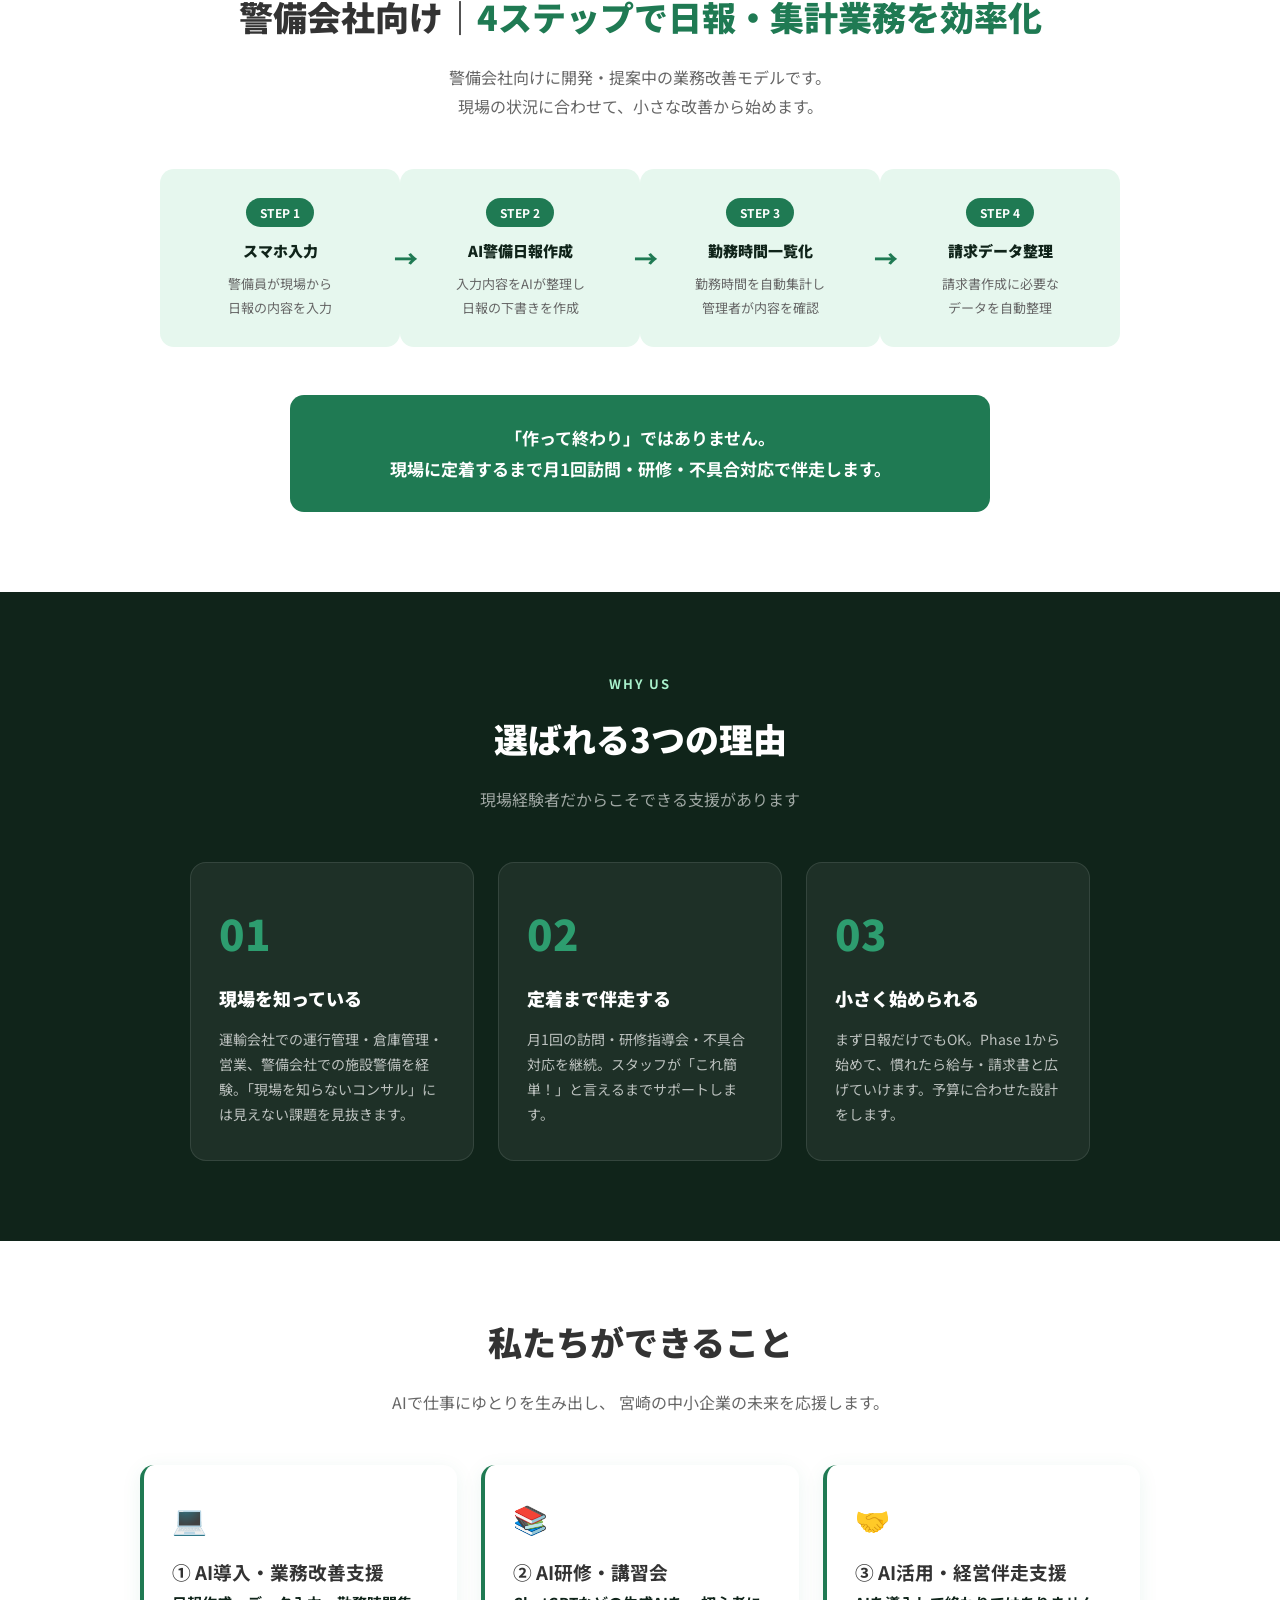
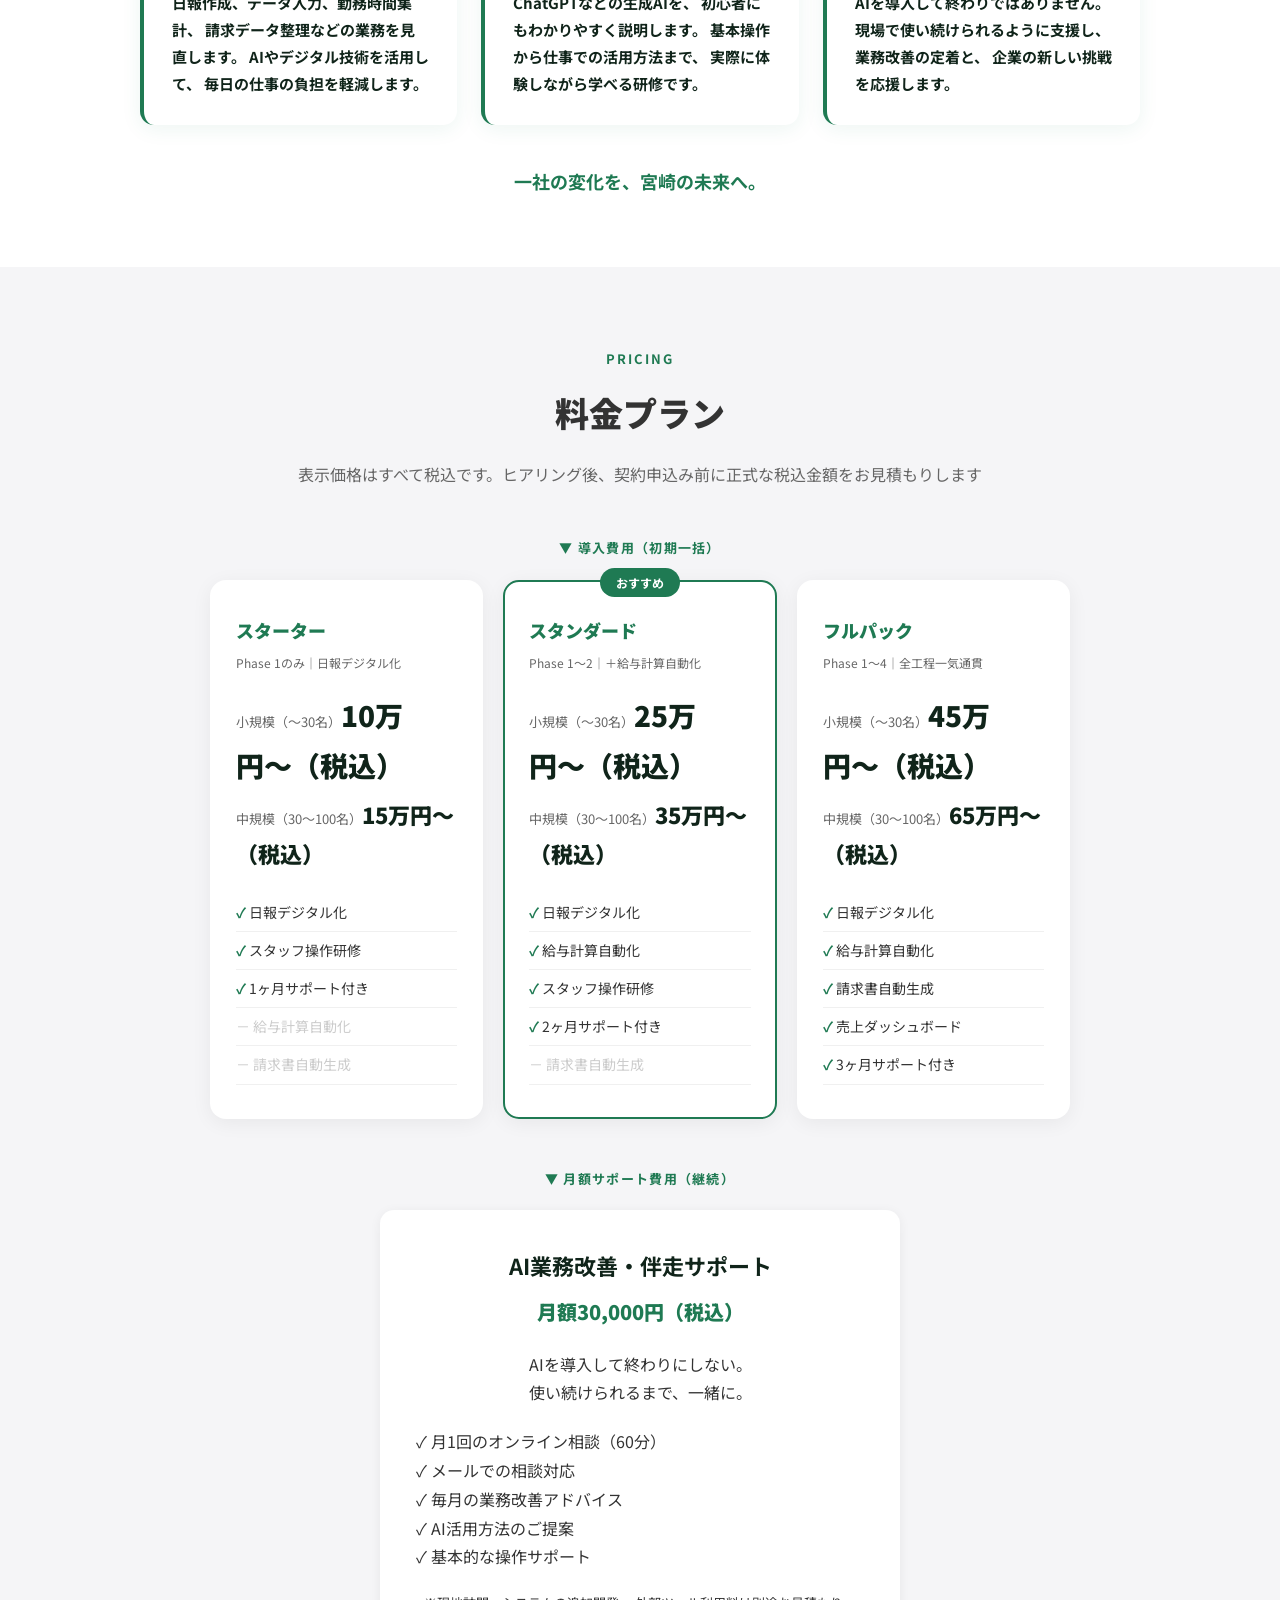
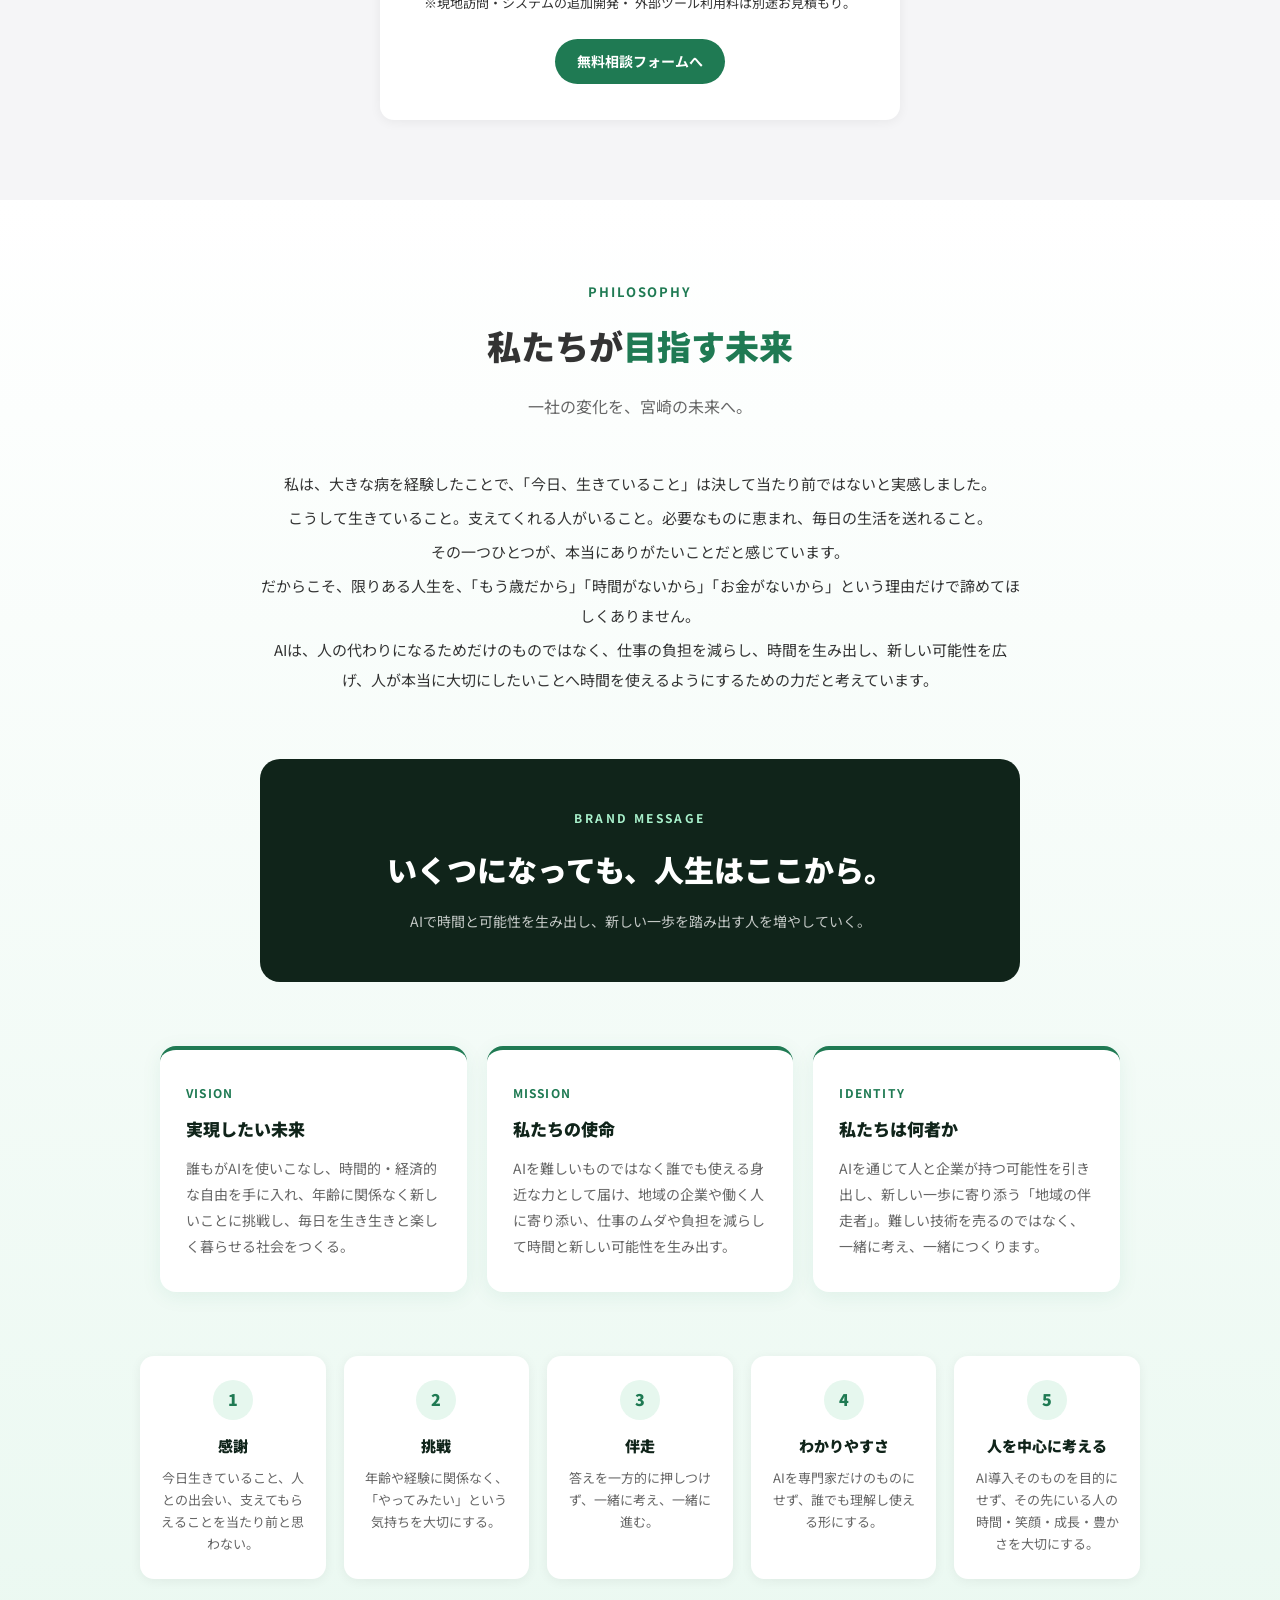
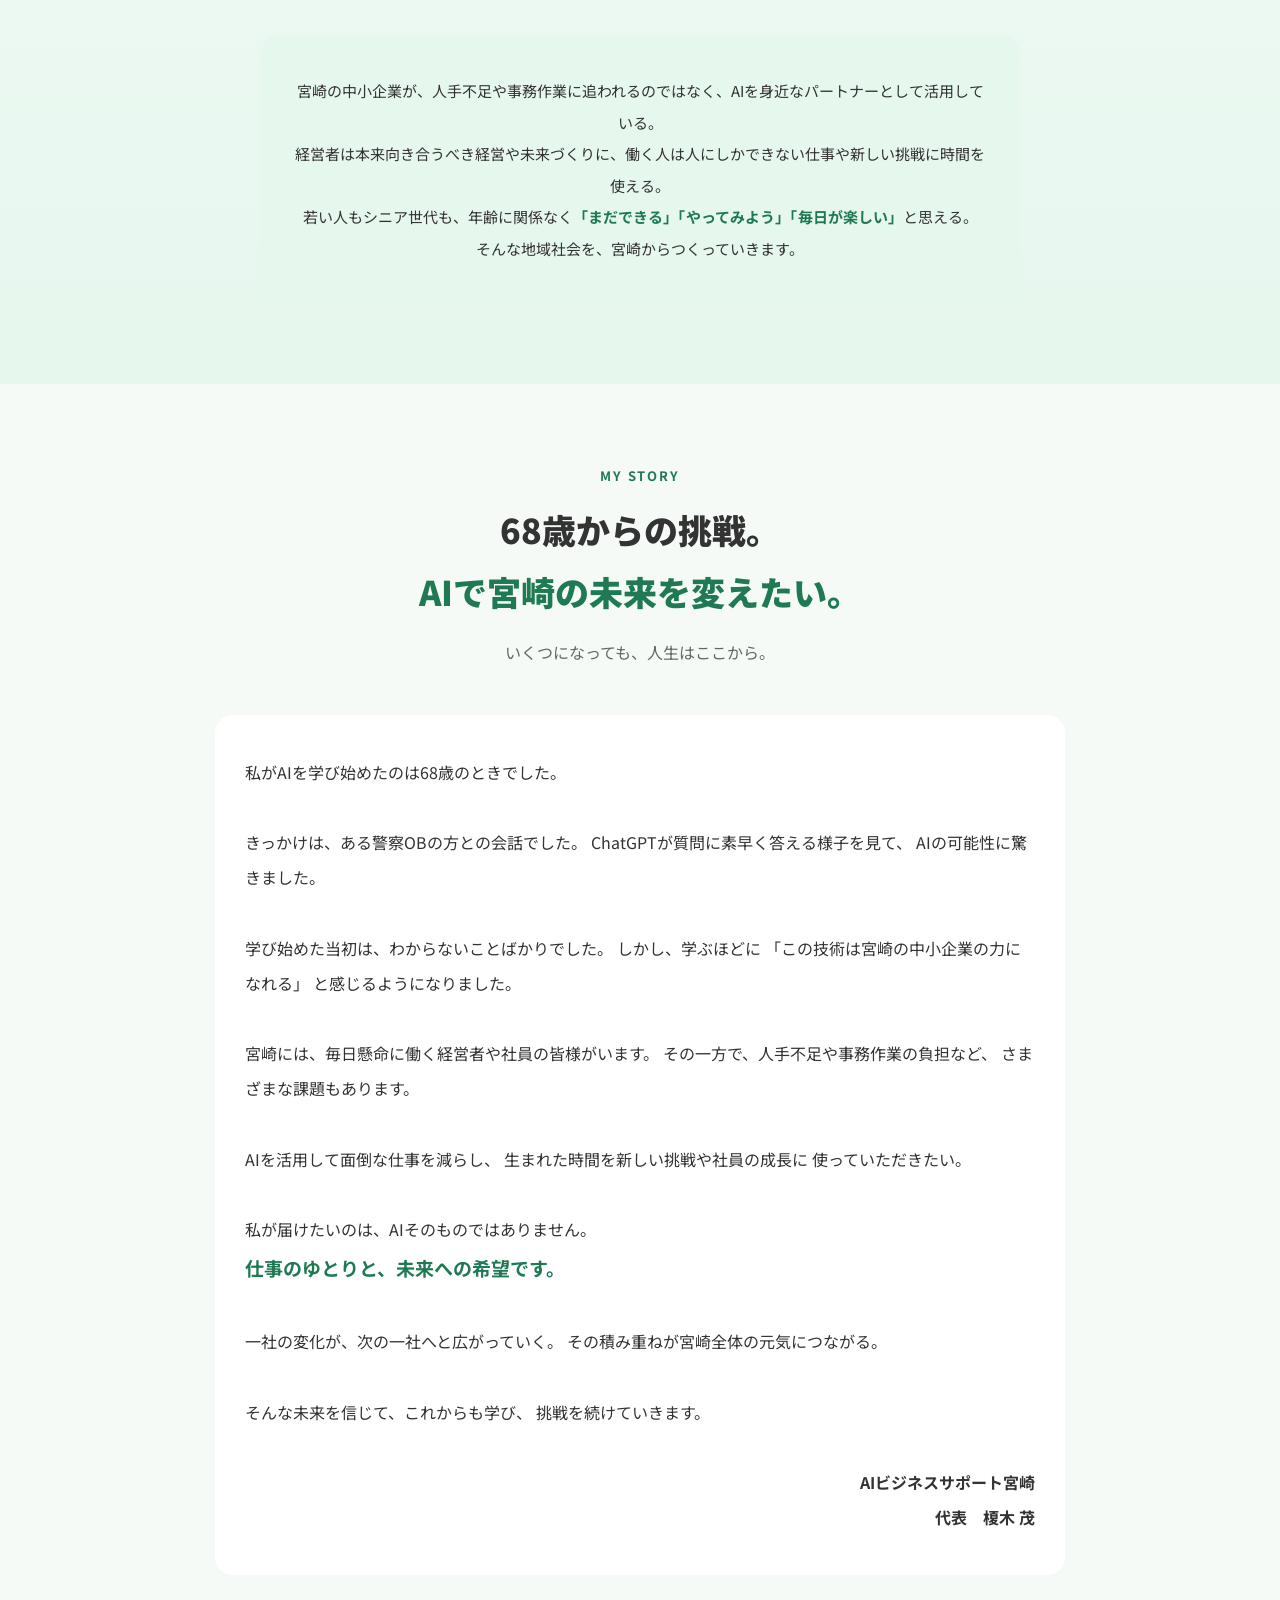
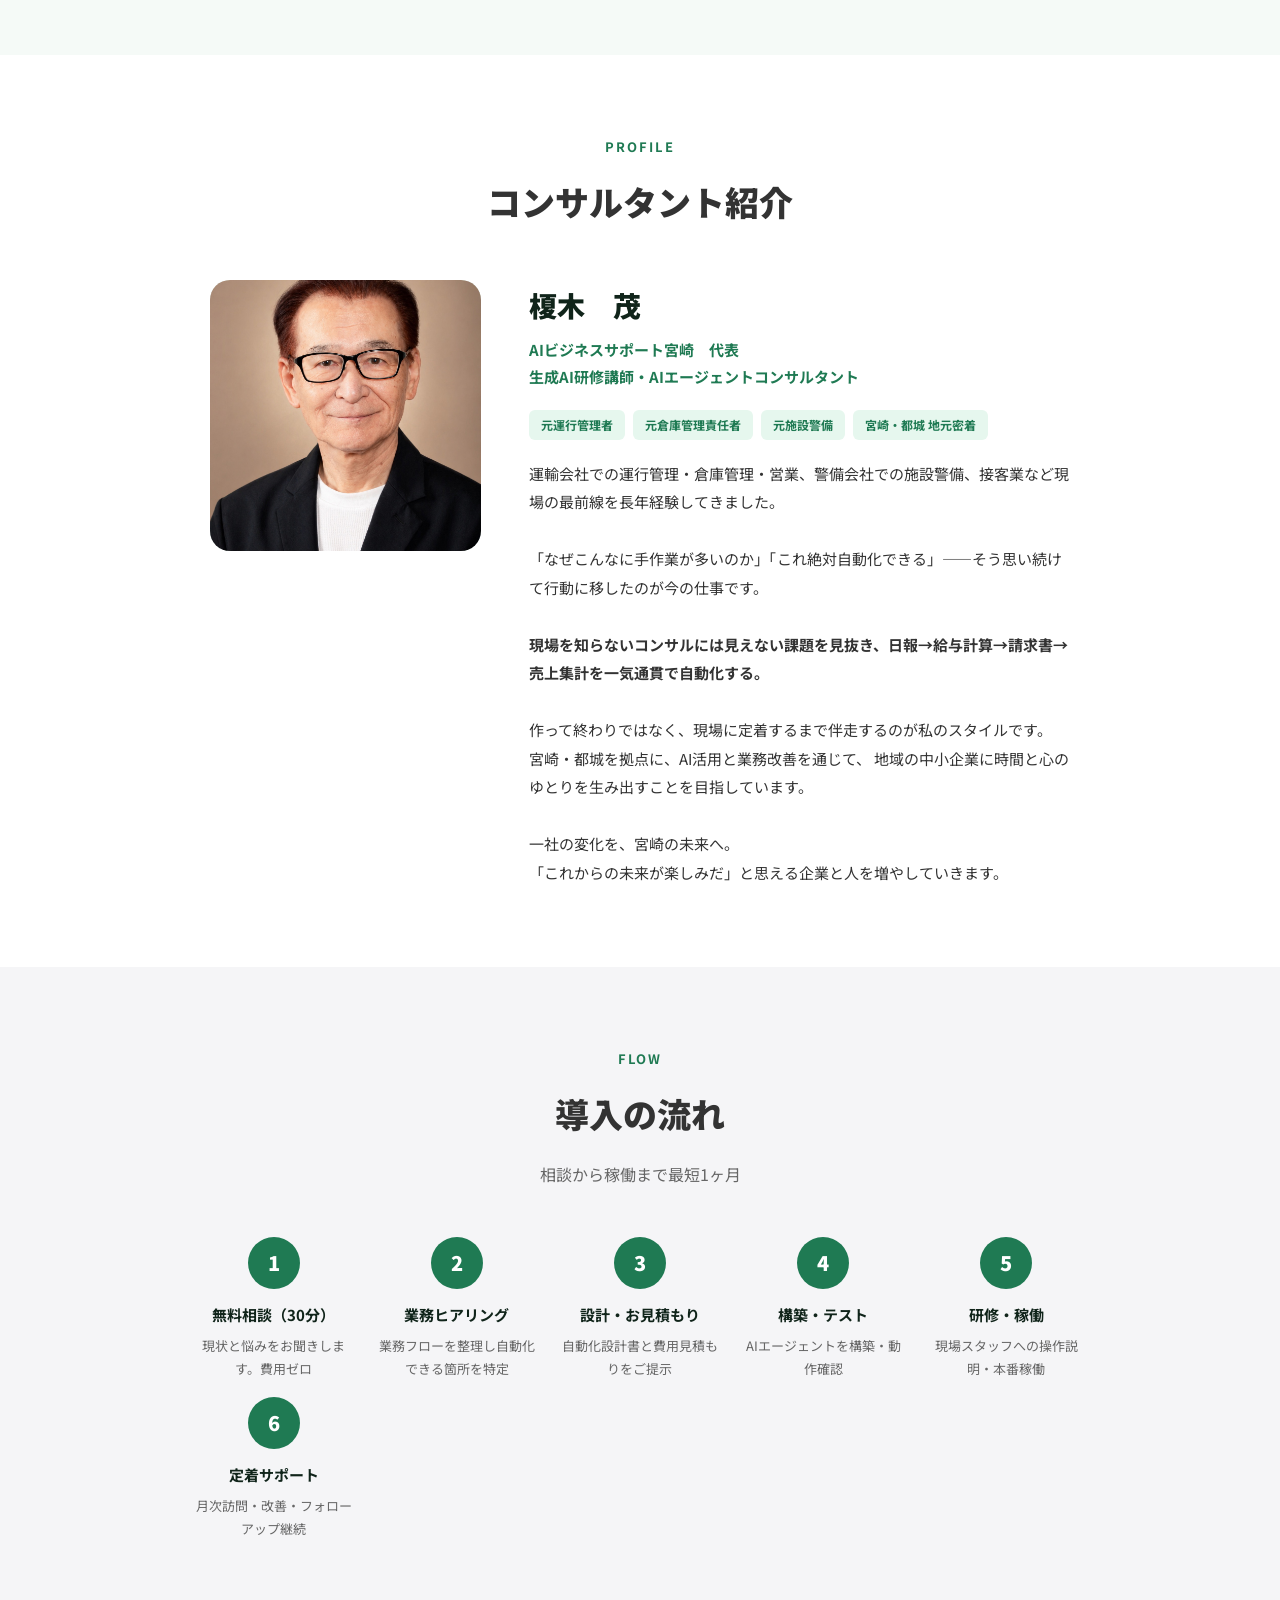
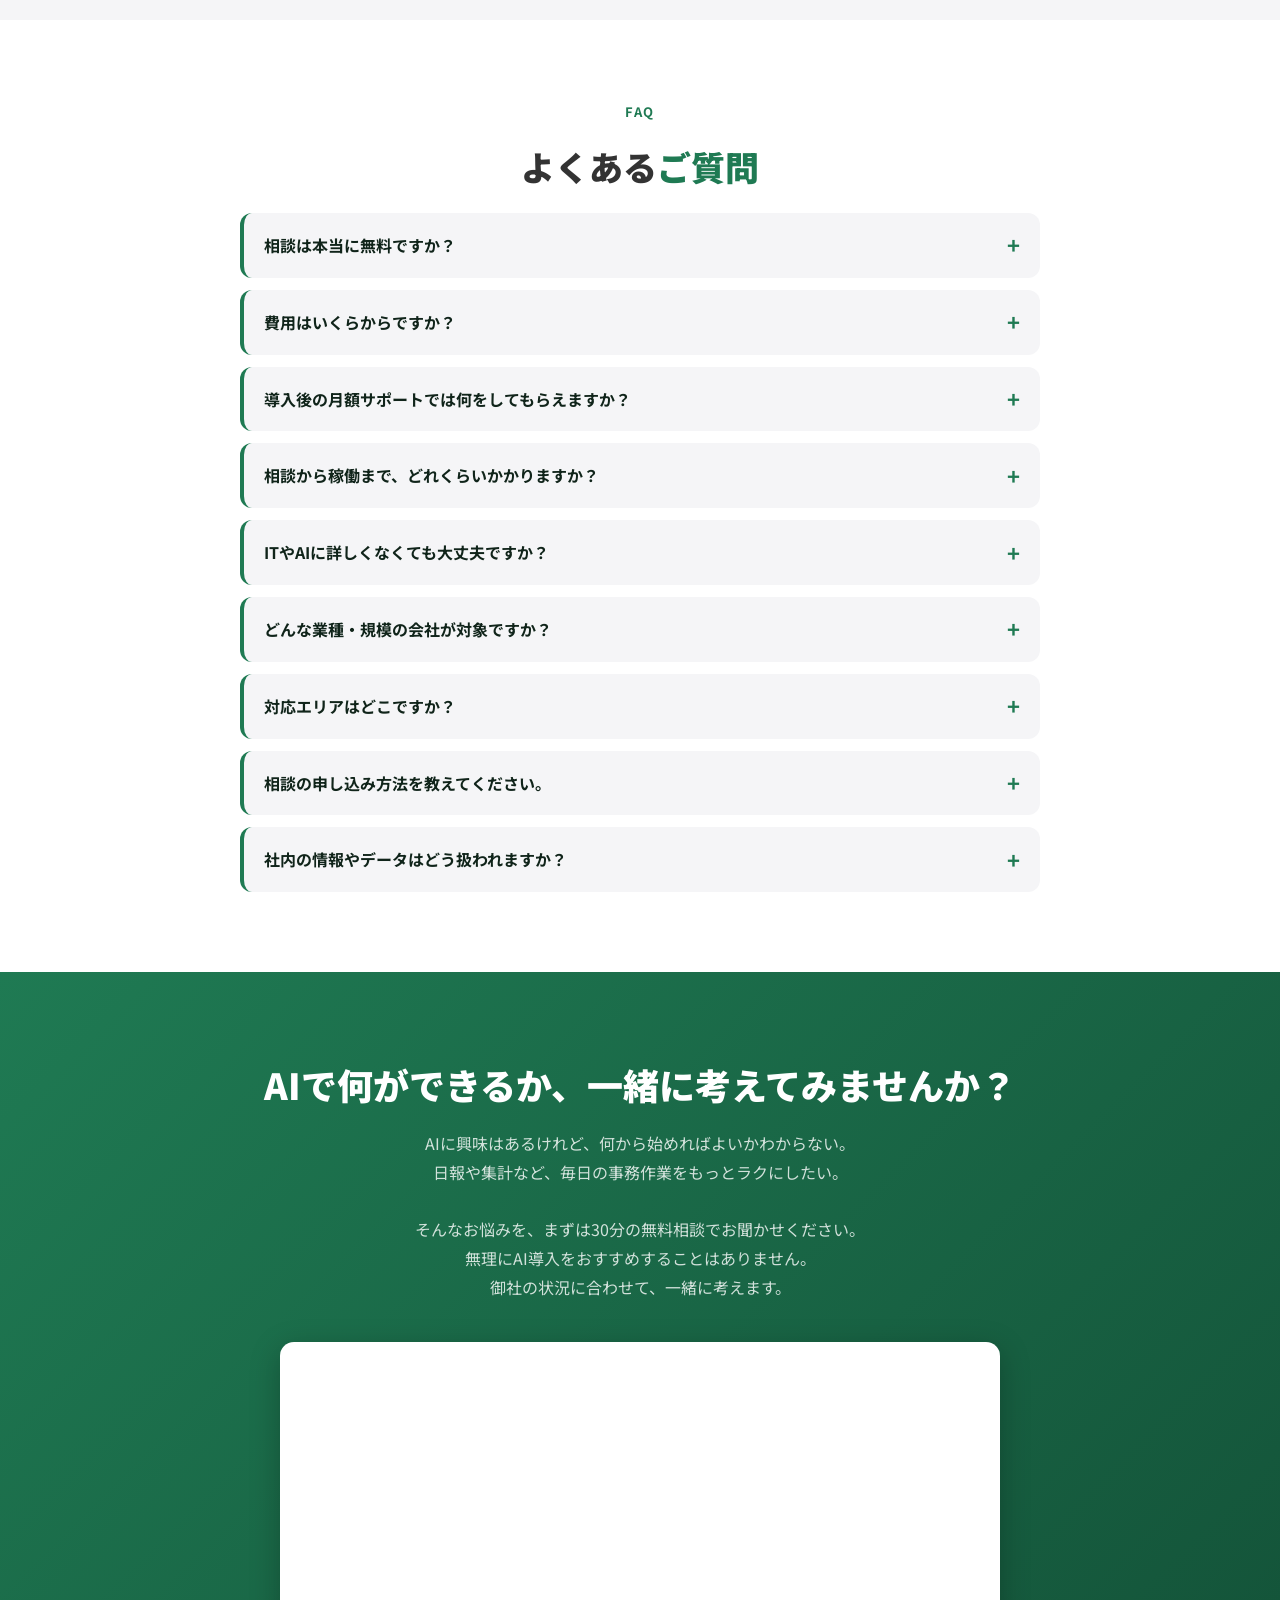
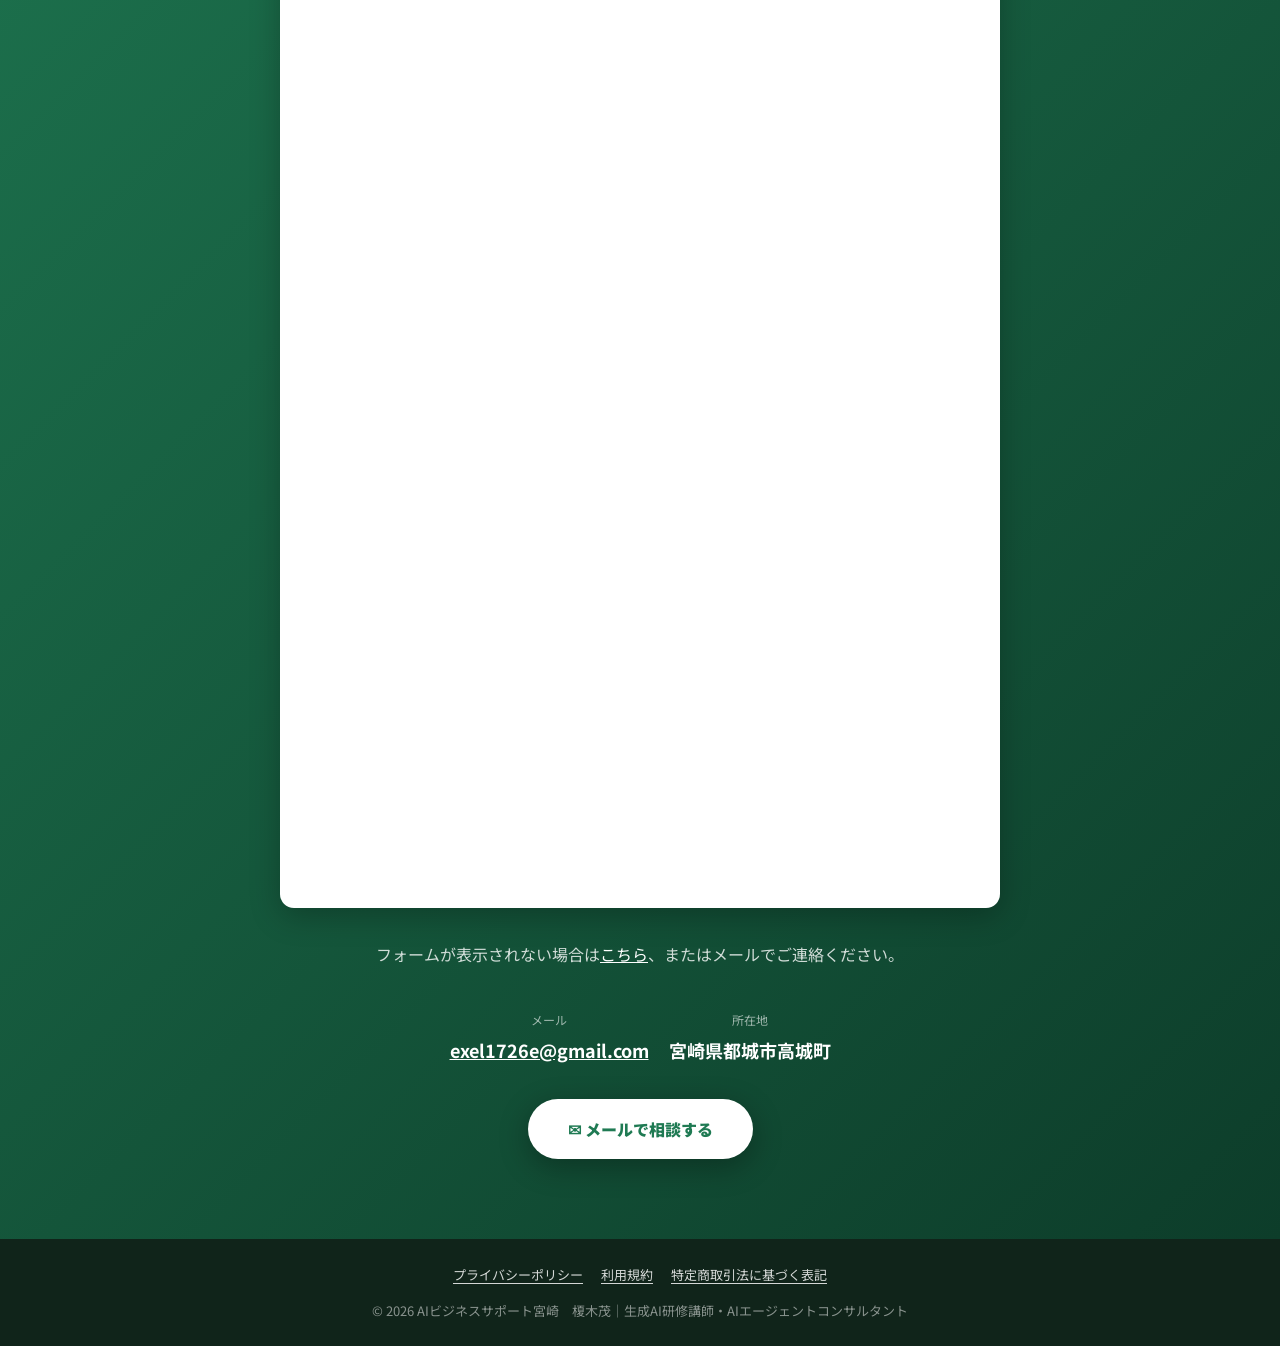
==== commit 05aaf67c: "FAQセクションを追加 - 料金・サポート・流れ・対応エリアなど9問を追加（サイト記載の事実のみ） - FAQPage構造化データとナビのリンクを追加  Co-Authored-By: Claude " ====
--- a/index.html
+++ b/index.html
@@ -38,6 +38,86 @@
     }
   }
   </script>
+  <script type="application/ld+json">
+  {
+    "@context": "https://schema.org",
+    "@type": "FAQPage",
+    "mainEntity": [
+      {
+        "@type": "Question",
+        "name": "相談は本当に無料ですか？",
+        "acceptedAnswer": {
+          "@type": "Answer",
+          "text": "はい、最初の30分の無料相談は費用がかかりません。無理にAI導入をおすすめすることはなく、御社の状況に合わせて一緒に考えます。"
+        }
+      },
+      {
+        "@type": "Question",
+        "name": "費用はいくらからですか？",
+        "acceptedAnswer": {
+          "@type": "Answer",
+          "text": "導入費用（初期一括）は、日報デジタル化のスターターで10万円〜（30名程度まで）、日報から売上集計まで一気通貫のフルパックで45万円〜（30名程度まで）です。表示はすべて税込で、従業員数やご要望を伺ったうえで、契約申込み前に正式な税込金額を見積書または電子メールでお知らせします。"
+        }
+      },
+      {
+        "@type": "Question",
+        "name": "導入後の月額サポートでは何をしてもらえますか？",
+        "acceptedAnswer": {
+          "@type": "Answer",
+          "text": "AI業務改善・伴走サポート（月額30,000円・税込）では、月1回のオンライン相談（60分）、メールでの相談対応、毎月の業務改善アドバイス、AI活用方法のご提案、基本的な操作サポートを行います。現地訪問・システムの追加開発・外部ツール利用料は別途お見積もりです。"
+        }
+      },
+      {
+        "@type": "Question",
+        "name": "相談から稼働まで、どれくらいかかりますか？",
+        "acceptedAnswer": {
+          "@type": "Answer",
+          "text": "無料相談から稼働まで最短1か月が目安です。無料相談、業務ヒアリング、設計・お見積もり、構築・テスト、研修・稼働、定着サポートの順に進めます。"
+        }
+      },
+      {
+        "@type": "Question",
+        "name": "ITやAIに詳しくなくても大丈夫ですか？",
+        "acceptedAnswer": {
+          "@type": "Answer",
+          "text": "大丈夫です。導入時に現場スタッフの方への操作説明（研修）を行い、稼働後もサポートでフォローします。専門用語を使わず、わかりやすくご説明します。"
+        }
+      },
+      {
+        "@type": "Question",
+        "name": "どんな業種・規模の会社が対象ですか？",
+        "acceptedAnswer": {
+          "@type": "Answer",
+          "text": "宮崎県の中小企業を対象に、警備会社・運輸会社の日報作成、勤務時間集計、給与計算、請求書作成、売上集計の自動化を中心に支援しています。料金は30名程度までの小規模と、30〜100名程度の中規模に分けています。上記以外の業種や業務も、まずはお気軽にご相談ください。"
+        }
+      },
+      {
+        "@type": "Question",
+        "name": "対応エリアはどこですか？",
+        "acceptedAnswer": {
+          "@type": "Answer",
+          "text": "宮崎県内（都城市・宮崎市など）を対象としています。ご相談はオンラインでも承ります。現地訪問が必要な場合は、別途お見積もりとなります。"
+        }
+      },
+      {
+        "@type": "Question",
+        "name": "相談の申し込み方法を教えてください。",
+        "acceptedAnswer": {
+          "@type": "Answer",
+          "text": "このページ下部の無料相談フォーム、またはメール（exel1726e@gmail.com）からご連絡ください。内容を確認のうえ、折り返しご連絡します。"
+        }
+      },
+      {
+        "@type": "Question",
+        "name": "社内の情報やデータはどう扱われますか？",
+        "acceptedAnswer": {
+          "@type": "Answer",
+          "text": "お預かりした情報は、プライバシーポリシーに基づいて取り扱います。マイナンバー、口座の暗証情報、パスワード、健康情報などの機微な情報は、メール等で送信しないようお願いしています。"
+        }
+      }
+    ]
+  }
+  </script>
   <style>
     :root {
       --brand: #1f7a53;
@@ -307,6 +387,16 @@
       .mobile-bar .bar-call { background: var(--brand); }
       .mobile-bar .bar-line { background: #06C755; }
     }
+    /* FAQ */
+    .faq { padding: 80px 5%; background: #fff; }
+    .faq-list { max-width: 800px; margin: 0 auto; display: grid; gap: 12px; }
+    .faq-item { background: var(--gray); border-radius: 12px; border-left: 4px solid var(--brand); }
+    .faq-item summary { cursor: pointer; padding: 18px 48px 18px 20px; font-weight: 700; font-size: 16px; color: var(--dark); list-style: none; position: relative; }
+    .faq-item summary::-webkit-details-marker { display: none; }
+    .faq-item summary::after { content: '+'; position: absolute; right: 20px; top: 50%; transform: translateY(-50%); font-size: 22px; color: var(--brand); }
+    .faq-item[open] summary::after { content: '−'; }
+    .faq-item p { padding: 0 20px 18px; font-size: 15px; color: var(--text); }
+
   </style>
 </head>
 <body>
@@ -319,6 +409,7 @@
     <a href="#solution">自動化の流れ</a>
     <a href="#philosophy">理念</a>
     <a href="#pricing">料金</a>
+    <a href="#faq">よくある質問</a>
     <a href="blog/index.html">ブログ</a>
     <a href="#profile">プロフィール</a>
   </div>
@@ -859,6 +950,23 @@
   </div>
 </section>
 
+<!-- FAQ -->
+<section class="faq" id="faq">
+  <div class="section-label">FAQ</div>
+  <h2 class="section-title">よくある<span>ご質問</span></h2>
+  <div class="faq-list">
+    <details class="faq-item"><summary>相談は本当に無料ですか？</summary><p>はい、最初の30分の無料相談は費用がかかりません。無理にAI導入をおすすめすることはなく、御社の状況に合わせて一緒に考えます。</p></details>
+    <details class="faq-item"><summary>費用はいくらからですか？</summary><p>導入費用（初期一括）は、日報デジタル化のスターターで10万円〜（30名程度まで）、日報から売上集計まで一気通貫のフルパックで45万円〜（30名程度まで）です。表示はすべて税込で、従業員数やご要望を伺ったうえで、契約申込み前に正式な税込金額を見積書または電子メールでお知らせします。</p></details>
+    <details class="faq-item"><summary>導入後の月額サポートでは何をしてもらえますか？</summary><p>AI業務改善・伴走サポート（月額30,000円・税込）では、月1回のオンライン相談（60分）、メールでの相談対応、毎月の業務改善アドバイス、AI活用方法のご提案、基本的な操作サポートを行います。現地訪問・システムの追加開発・外部ツール利用料は別途お見積もりです。</p></details>
+    <details class="faq-item"><summary>相談から稼働まで、どれくらいかかりますか？</summary><p>無料相談から稼働まで最短1か月が目安です。無料相談、業務ヒアリング、設計・お見積もり、構築・テスト、研修・稼働、定着サポートの順に進めます。</p></details>
+    <details class="faq-item"><summary>ITやAIに詳しくなくても大丈夫ですか？</summary><p>大丈夫です。導入時に現場スタッフの方への操作説明（研修）を行い、稼働後もサポートでフォローします。専門用語を使わず、わかりやすくご説明します。</p></details>
+    <details class="faq-item"><summary>どんな業種・規模の会社が対象ですか？</summary><p>宮崎県の中小企業を対象に、警備会社・運輸会社の日報作成、勤務時間集計、給与計算、請求書作成、売上集計の自動化を中心に支援しています。料金は30名程度までの小規模と、30〜100名程度の中規模に分けています。上記以外の業種や業務も、まずはお気軽にご相談ください。</p></details>
+    <details class="faq-item"><summary>対応エリアはどこですか？</summary><p>宮崎県内（都城市・宮崎市など）を対象としています。ご相談はオンラインでも承ります。現地訪問が必要な場合は、別途お見積もりとなります。</p></details>
+    <details class="faq-item"><summary>相談の申し込み方法を教えてください。</summary><p>このページ下部の無料相談フォーム、またはメール（exel1726e@gmail.com）からご連絡ください。内容を確認のうえ、折り返しご連絡します。</p></details>
+    <details class="faq-item"><summary>社内の情報やデータはどう扱われますか？</summary><p>お預かりした情報は、プライバシーポリシーに基づいて取り扱います。マイナンバー、口座の暗証情報、パスワード、健康情報などの機微な情報は、メール等で送信しないようお願いしています。</p></details>
+  </div>
+</section>
+
 <!-- CTA -->
 <section class="cta" id="cta">
   <h2>AIで何ができるか、一緒に考えてみませんか？</h2>
